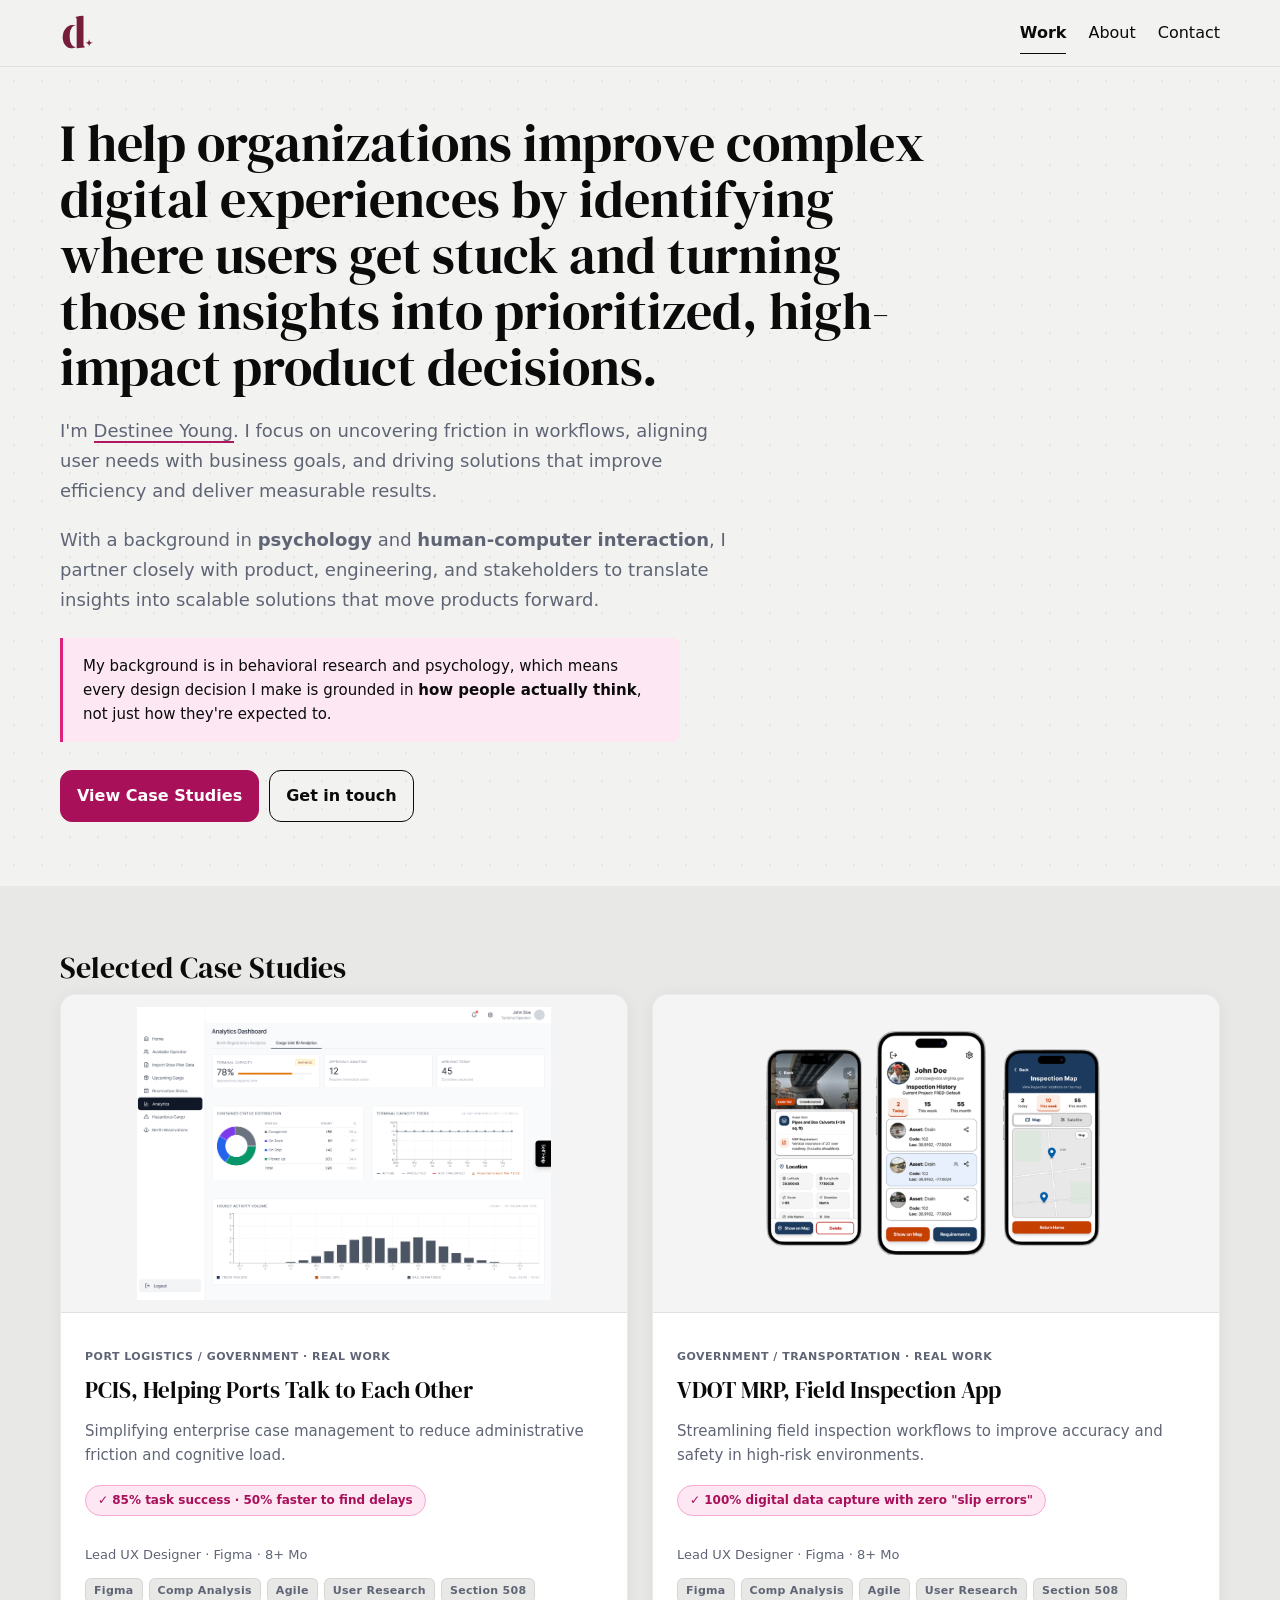
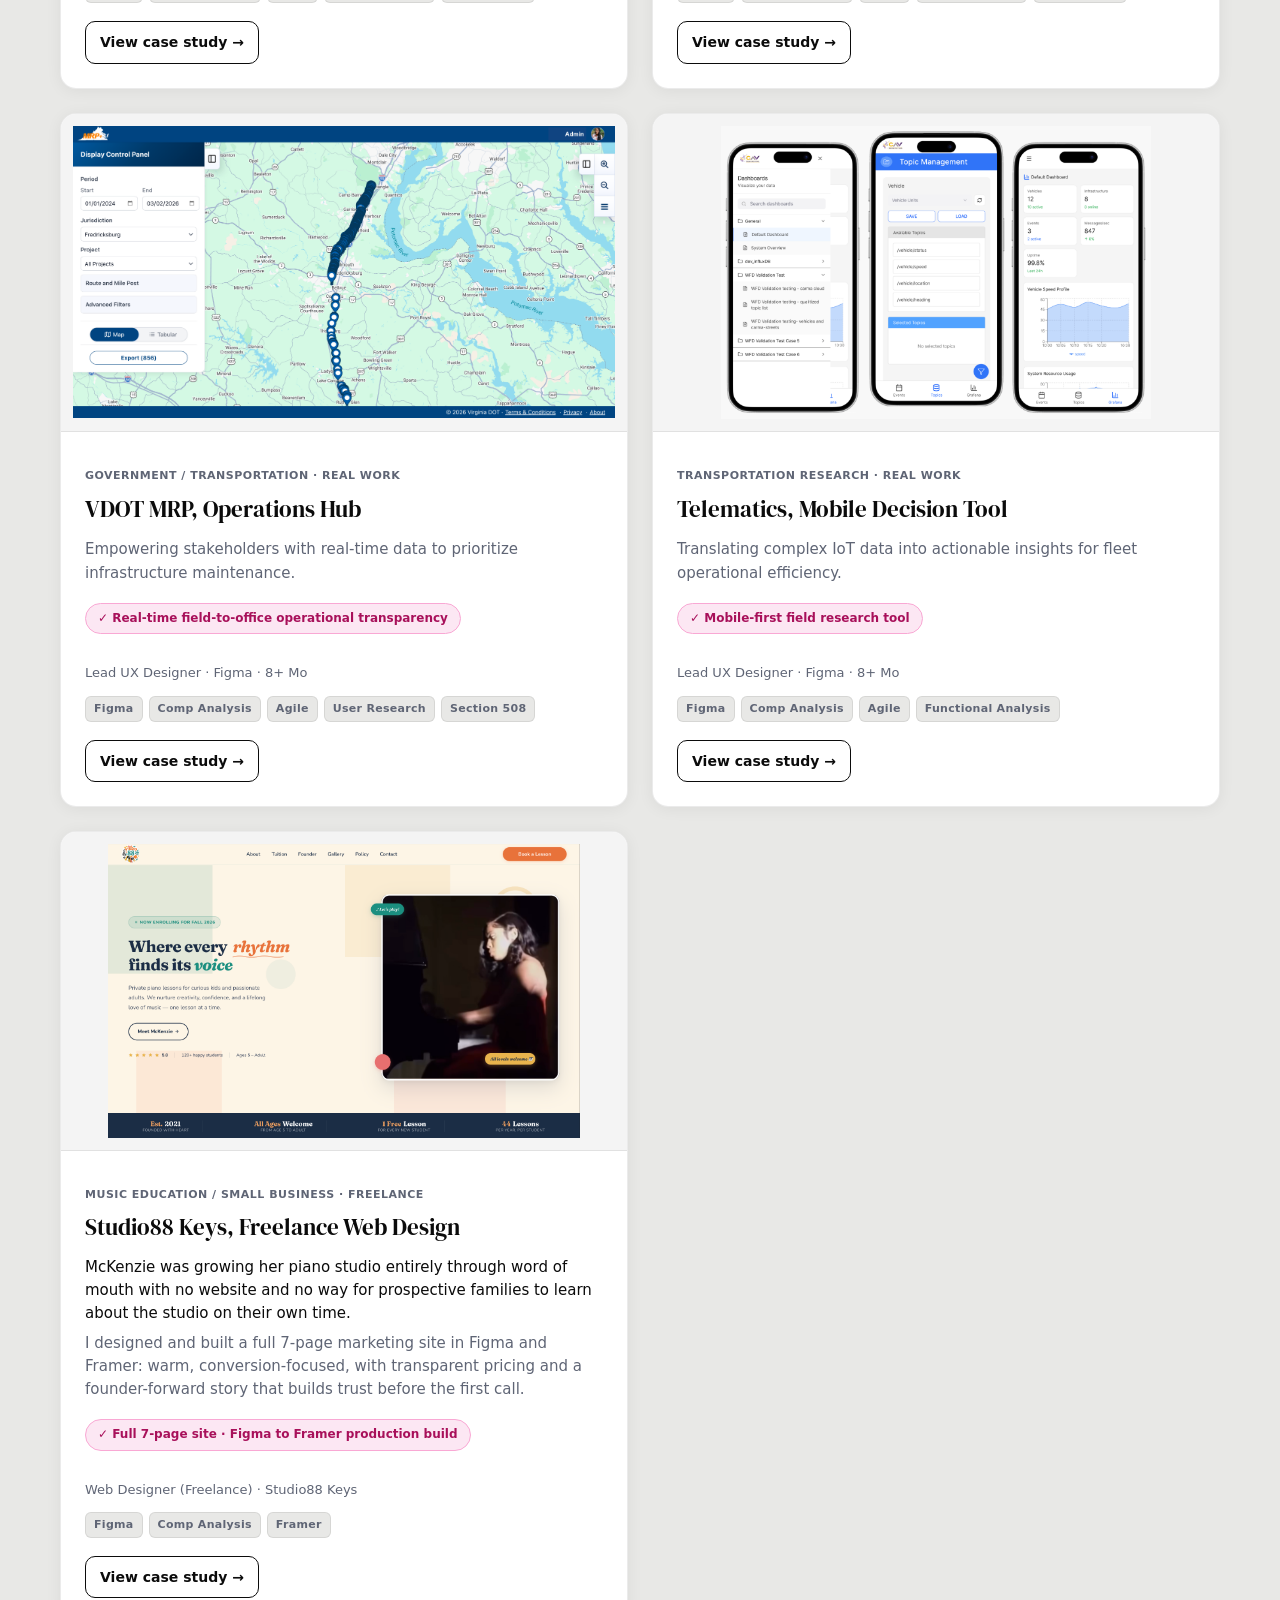
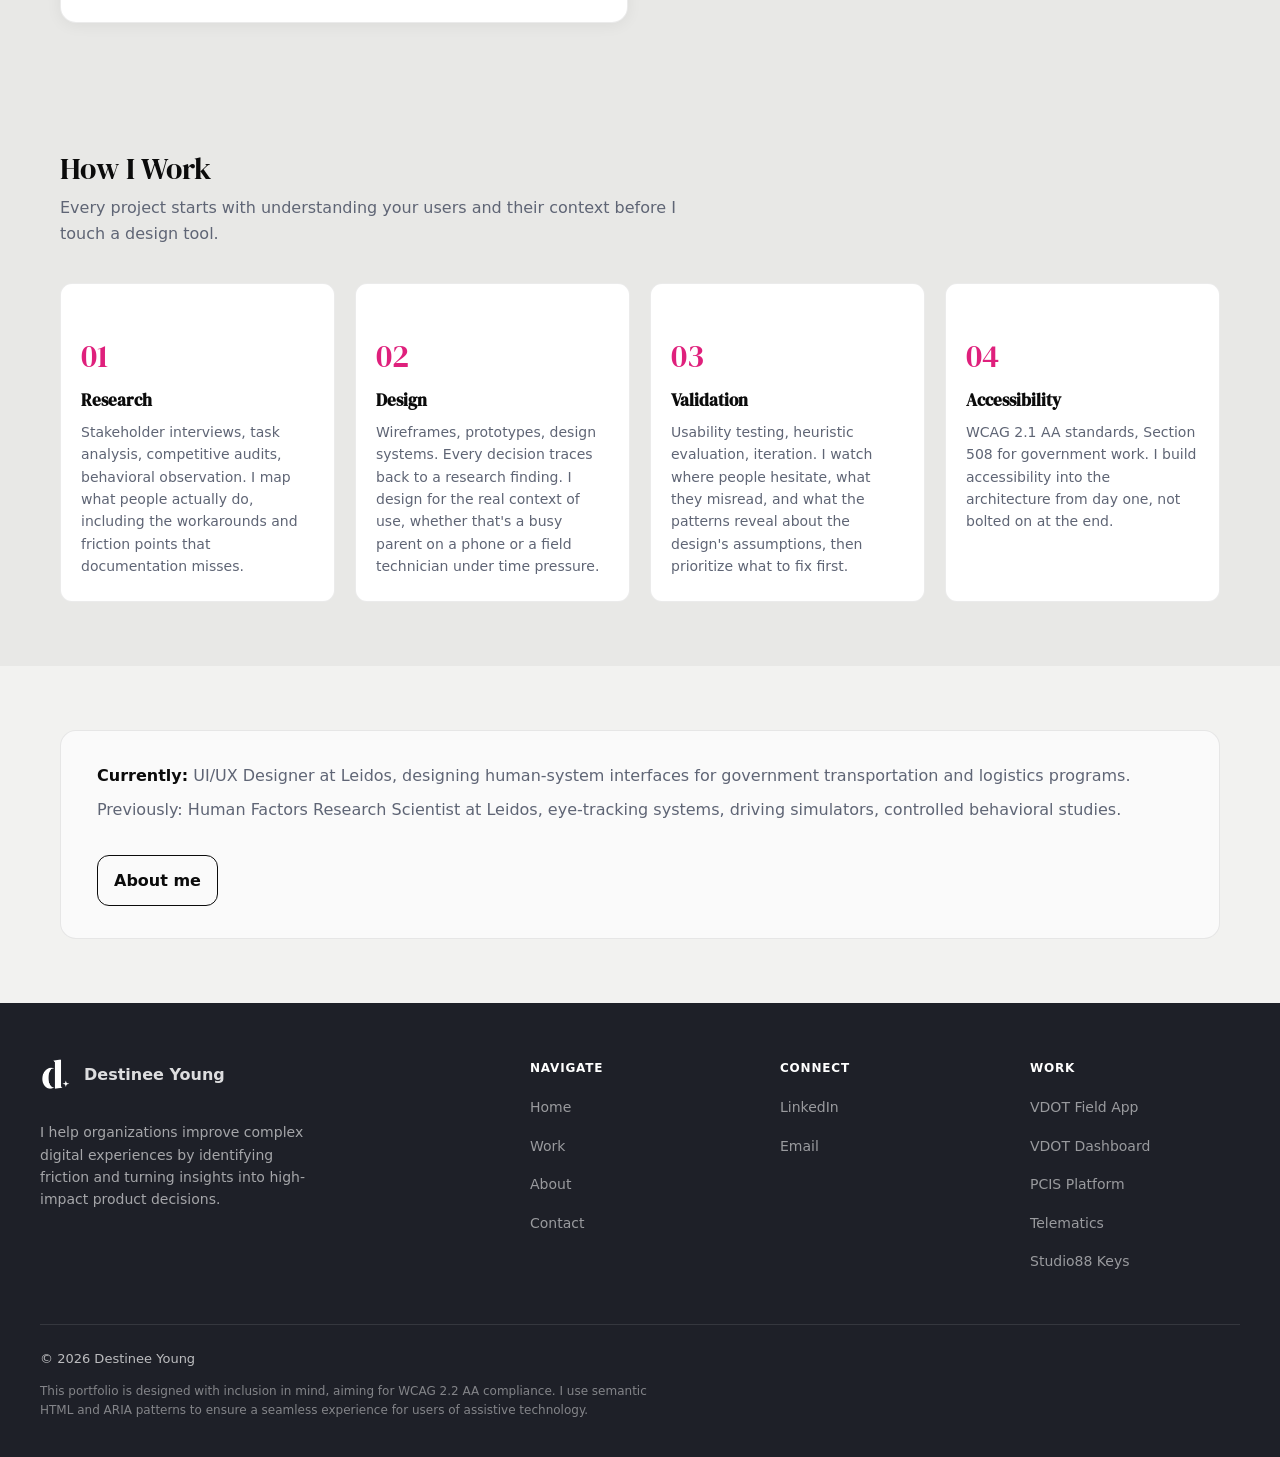
==== index.html @ 1665ad91 "animation" ====
<!doctype html>
<html lang="en">
  <head>
    <meta charset="UTF-8" />
    <meta name="viewport" content="width=device-width, initial-scale=1" />
    <title>Destinee Young | Research-Driven UX Designer</title>
    <link rel="icon" type="image/png" href="favicon/favicon-48x48.png" />

    <script
      async
      src="https://www.googletagmanager.com/gtag/js?id=G-34V535KX45"
    ></script>
    <script>
      window.dataLayer = window.dataLayer || [];
      function gtag() {
        dataLayer.push(arguments);
      }
      gtag("js", new Date());
      gtag("config", "G-34V535KX45");
    </script>

    <link rel="preconnect" href="https://fonts.googleapis.com" />
    <link rel="preconnect" href="https://fonts.gstatic.com" crossorigin />
    <link
      href="https://fonts.googleapis.com/css2?family=DM+Serif+Display:ital@0;1&display=swap"
      rel="stylesheet"
    />
    <style>
      :root {
        --bg: #f2f2f0;
        --surface: #e8e8e6;
        --text: #0b0b0b;
        --muted: #5f6575;
        --line: rgba(0, 0, 0, 0.08);
        --brand: #111111;
        --radius: 16px;
        --container: 1200px;
        --pink: #df207c;
        --pink-light: #fce7f3;
        --pink-dark: #a8105a;
        --pink-border: #f9a8d4;
        --green: #4ade80;
        --green-light: #f0fdf4;
        --green-dark: #166534;
        --green-border: #bbf7d0;
      }
      /* Logo pink tint */
      .brand img {
        filter: brightness(0) saturate(100%) invert(18%) sepia(89%)
          saturate(1100%) hue-rotate(306deg) brightness(84%);
      }
      .footer-brand img { filter: brightness(0) invert(1); }
      * {
        box-sizing: border-box;
      }
      html,
      body {
        height: 100%;
        scroll-behavior: smooth;
      }
      body {
        margin: 0;
        font-family:
          -apple-system, BlinkMacSystemFont, "Segoe UI", Inter, Roboto,
          system-ui, sans-serif;
        color: var(--text);
        background: var(--bg);
        line-height: 1.6;
        -webkit-font-smoothing: antialiased;
      }
      a {
        color: inherit;
        text-decoration: none;
      }
      a:focus-visible,
      button:focus-visible {
        outline: 2px solid #000;
        outline-offset: 2px;
      }

      .container {
        max-width: var(--container);
        margin: 0 auto;
        padding: 0 20px;
      }
      .section {
        padding: 64px 0;
      }

      /* Nav */
      nav {
        position: sticky;
        top: 0;
        z-index: 50;
        background: var(--bg);
        border-bottom: 1px solid var(--line);
      }
      .nav-inner {
        display: flex;
        align-items: center;
        justify-content: space-between;
        gap: 16px;
        padding: 14px 20px;
      }
      .brand {
        display: flex;
        align-items: center;
        gap: 12px;
      }
      .brand img {
        height: 36px;
      }
      .nav-links {
        display: flex;
        gap: 22px;
        align-items: center;
      }
      .nav-links a {
        position: relative;
        padding: 6px 0;
      }
      .nav-links a::after {
        content: "";
        position: absolute;
        left: 0;
        bottom: -2px;
        height: 1px;
        width: 0;
        background: currentColor;
        transition: width 0.2s ease;
      }
      .nav-links a:hover::after,
      .nav-links a:focus-visible::after {
        width: 100%;
      }
      .nav-links a[aria-current="page"] { font-weight: 600; }
      .nav-links a[aria-current="page"]::after { width: 100%; }
      .mobile-menu a[aria-current="page"] { font-weight: 600; }
      .btn {
        display: inline-flex;
        align-items: center;
        gap: 8px;
        border: 1px solid var(--pink-dark);
        background: var(--pink-dark);
        color: #fff;
        padding: 12px 16px;
        border-radius: 12px;
        font-weight: 600;
        min-height: 48px;
        transition:
          background 0.2s ease,
          border-color 0.2s ease;
      }
      .btn:hover {
        background: #831843;
        border-color: #831843;
      }
      .btn.ghost {
        background: transparent;
        color: var(--text);
        border-color: var(--text);
      }
      .btn.ghost:hover {
        background: var(--text);
        color: #fff;
      }

      /* Hero */
      .hero {
        padding: 48px 0 64px;
        background-image: radial-gradient(
          circle,
          rgba(0, 0, 0, 0.055) 1px,
          transparent 1px
        );
        background-size: 28px 28px;
      }
      .hero h1 {
        font-size: clamp(32px, 5.5vw, 52px);
        line-height: 1.08;
        margin: 0 0 0.4em;
        font-weight: 400;
        max-width: 880px;
      }
      .hero h1 em {
        color: var(--pink);
        font-style: italic;
      }

      /* Available badge */
      .available-badge {
        display: inline-flex;
        align-items: center;
        gap: 8px;
        background: #d1fae5;
        border: 1px solid #6ee7b7;
        color: #065f46;
        border-radius: 999px;
        padding: 6px 14px;
        font-size: 13px;
        font-weight: 600;
        margin-bottom: 28px;
        letter-spacing: 0.1px;
      }
      .badge-dot {
        width: 8px;
        height: 8px;
        background: #10b981;
        border-radius: 50%;
        flex-shrink: 0;
        animation: badge-pulse 2.2s ease-in-out infinite;
      }
      @keyframes badge-pulse {
        0%,
        100% {
          box-shadow: 0 0 0 0 rgba(16, 185, 129, 0.5);
        }
        60% {
          box-shadow: 0 0 0 5px rgba(16, 185, 129, 0);
        }
      }

      /* Marquee */
      .marquee-strip {
        background: var(--text);
        padding: 13px 0;
        overflow: hidden;
        white-space: nowrap;
      }
      .marquee-inner {
        display: inline-block;
        animation: marquee 36s linear infinite;
      }
      .marquee-inner span {
        font-size: 11px;
        font-weight: 700;
        text-transform: uppercase;
        letter-spacing: 1.2px;
        color: rgba(255, 255, 255, 0.6);
        padding: 0 6px;
      }
      .marquee-inner .sep {
        color: var(--pink);
        padding: 0 14px;
      }
      @keyframes marquee {
        from {
          transform: translateX(0);
        }
        to {
          transform: translateX(-50%);
        }
      }

      /* Name animation — 508-compliant: respects prefers-reduced-motion */
      .name-anim {
        position: relative;
        display: inline;
        white-space: nowrap;
      }
      .name-anim::after {
        content: '';
        position: absolute;
        left: 0;
        bottom: -2px;
        width: 100%;
        height: 2px;
        background: #AF1861;
        transform: scaleX(0);
        transform-origin: left center;
        animation: name-underline 0.65s cubic-bezier(0.4, 0, 0.2, 1) 0.5s forwards;
        transition: transform 0.4s cubic-bezier(0.4, 0, 0.2, 1);
      }
      .name-anim.scrolled-out::after {
        transform: scaleX(0);
        transform-origin: right center;
      }
      @keyframes name-underline {
        to { transform: scaleX(1); }
      }
      @media (prefers-reduced-motion: reduce) {
        .name-anim::after {
          animation: none;
          transform: scaleX(1);
          transition: none;
        }
        .name-anim.scrolled-out::after {
          transform: scaleX(1);
        }
      }

      .hero-subtext {
        font-size: clamp(16px, 2vw, 18px);
        color: var(--muted);
        max-width: 680px;
        line-height: 1.65;
        margin: 0 0 20px;
      }
      .hero-dna {
        font-size: 15px;
        color: var(--text);
        max-width: 620px;
        line-height: 1.6;
        padding: 16px 20px;
        border-left: 3px solid var(--pink);
        margin: 24px 0;
        background: var(--pink-light);
        border-radius: 0 8px 8px 0;
      }
      .hero-cta {
        display: flex;
        flex-wrap: wrap;
        gap: 10px;
        margin-top: 28px;
      }
      .logo-strip {
        margin-top: 52px;
      }
      .logo-strip-label {
        font-size: 12px;
        font-weight: 700;
        text-transform: uppercase;
        letter-spacing: 0.6px;
        color: var(--muted);
        margin-bottom: 12px;
      }
      .logo-list {
        display: flex;
        flex-wrap: wrap;
        gap: 10px;
        align-items: center;
      }
      .logo-box {
        display: flex;
        align-items: center;
        justify-content: center;
        padding: 10px 18px;
        background: #fff;
        border: 1px solid var(--line);
        border-radius: 8px;
        min-width: 110px;
        height: 48px;
        font-size: 14px;
        font-weight: 600;
        color: var(--text);
        letter-spacing: 0.3px;
      }

      /* Display font */
      h1,
      h2 {
        font-family: "DM Serif Display", Georgia, serif;
        font-weight: 400;
      }

      /* Section headings */
      h2 {
        font-size: clamp(24px, 3vw, 30px);
        margin: 0 0 8px;
        font-weight: 400;
        line-height: 1.2;
      }
      .section-lede {
        font-size: 16px;
        color: var(--muted);
        margin: 0 0 36px;
        max-width: 640px;
      }

      /* Section color rhythm */
      #projects {
        background: var(--surface);
      }
      #approach {
        background: var(--surface);
      }
      .approach-title {
        font-family: "DM Serif Display", Georgia, serif;
        font-weight: 400;
      }

      /* Work cards, 2-column grid */
      .work-grid {
        display: grid;
        grid-template-columns: repeat(2, 1fr);
        gap: 24px;
      }
      .work-card {
        border: 1px solid var(--line);
        border-radius: var(--radius);
        background: #fff;
        overflow: hidden;
        display: flex;
        flex-direction: column;
        box-shadow: 0 2px 16px rgba(0, 0, 0, 0.06);
        transition:
          box-shadow 0.25s ease,
          transform 0.25s ease;
      }
      .work-card:hover {
        box-shadow: 0 10px 32px rgba(0, 0, 0, 0.12);
        transform: translateY(-3px) rotate(0.4deg);
      }
      .work-img {
        width: 100%;
        aspect-ratio: 16/9;
        background: #f4f4f4;
        border-bottom: 1px solid var(--line);
        overflow: hidden;
        display: flex;
        align-items: center;
        justify-content: center;
      }
      .work-img img {
        width: 100%;
        height: 100%;
        object-fit: cover;
        object-position: top center;
        padding: 12px;
        object-fit: contain;
      }
      .work-body {
        padding: 24px;
        flex: 1;
        display: flex;
        flex-direction: column;
      }
      .work-label {
        font-size: 11px;
        font-weight: 700;
        text-transform: uppercase;
        letter-spacing: 0.5px;
        color: var(--muted);
        margin-bottom: 10px;
      }
      .work-title {
        font-family: "DM Serif Display", Georgia, serif;
        font-size: clamp(19px, 2.2vw, 23px);
        font-weight: 400;
        margin: 0 0 14px;
        line-height: 1.25;
      }
      .work-problem {
        font-size: 15px;
        color: var(--text);
        margin: 0 0 6px;
        line-height: 1.55;
      }
      .work-solution {
        font-size: 15px;
        color: var(--muted);
        margin: 0 0 18px;
        line-height: 1.55;
      }
      .work-desc {
        font-size: 15px;
        color: var(--muted);
        margin: 0 0 18px;
        line-height: 1.6;
      }
      .outcome-badge {
        display: inline-flex;
        align-items: center;
        gap: 6px;
        background: var(--pink-light);
        color: var(--pink-dark);
        border: 1px solid var(--pink-border);
        border-radius: 999px;
        padding: 5px 12px;
        font-size: 12px;
        font-weight: 600;
        margin-bottom: 16px;
        width: fit-content;
      }
      .work-meta {
        font-size: 13px;
        color: var(--muted);
        margin-bottom: 12px;
      }
      .work-tools {
        display: flex;
        flex-wrap: wrap;
        gap: 6px;
        margin-bottom: 18px;
      }
      .tool-tag {
        font-size: 11px;
        font-weight: 600;
        letter-spacing: 0.3px;
        color: var(--muted);
        background: var(--surface);
        border: 1px solid var(--line);
        border-radius: 6px;
        padding: 3px 8px;
      }
      .work-link {
        display: inline-flex;
        align-items: center;
        gap: 5px;
        font-weight: 600;
        font-size: 14px;
        color: var(--text);
        margin-top: auto;
        border: 1px solid var(--text);
        border-radius: 10px;
        padding: 9px 14px;
        width: fit-content;
      }
      .work-link:hover {
        background: var(--pink-dark);
        border-color: var(--pink-dark);
        color: #fff;
      }

      /* How I Work, 4-column approach grid */
      .approach-grid {
        display: grid;
        grid-template-columns: repeat(4, 1fr);
        gap: 20px;
        margin-top: 32px;
      }
      .approach-item {
        border: 1px solid var(--line);
        border-radius: 12px;
        padding: 24px 20px;
        background: #fff;
        transition:
          border-color 0.2s ease,
          box-shadow 0.2s ease;
      }
      .approach-item:hover {
        border-color: var(--pink-border);
        box-shadow: 0 2px 12px rgba(244, 114, 182, 0.12);
      }
      .approach-number {
        font-family: "DM Serif Display", Georgia, serif;
        font-size: 32px;
        font-weight: 400;
        color: var(--pink);
        margin-bottom: 8px;
        line-height: 1;
      }
      .approach-title {
        font-size: 17px;
        font-weight: 600;
        margin-bottom: 10px;
        line-height: 1.3;
      }
      .approach-desc {
        font-size: 14px;
        color: var(--muted);
        line-height: 1.6;
        margin: 0;
      }

      /* Experience snippet */
      .exp-strip {
        background: #fafafa;
        border: 1px solid var(--line);
        border-radius: var(--radius);
        padding: 32px 36px;
        display: flex;
        align-items: center;
        justify-content: space-between;
        gap: 32px;
        flex-wrap: wrap;
      }
      .exp-text p {
        margin: 0;
        font-size: 16px;
        line-height: 1.6;
        color: var(--muted);
      }
      .exp-text strong {
        color: var(--text);
      }

      /* Footer */
      footer {
        background: #1e2028;
        border-top: none;
        padding: 56px 20px 24px;
        color: rgba(255, 255, 255, 0.85);
      }
      .footer-brand p {
        color: rgba(255, 255, 255, 0.6) !important;
      }
      .footer-content {
        max-width: 1200px;
        margin: 0 auto;
      }
      .footer-grid {
        display: grid;
        grid-template-columns: 1.2fr 2fr;
        gap: 64px;
        padding-bottom: 40px;
        border-bottom: 1px solid rgba(255, 255, 255, 0.1);
      }
      .footer-brand {
        display: flex;
        flex-direction: column;
      }
      .footer-nav {
        display: grid;
        grid-template-columns: repeat(3, 1fr);
        gap: 40px;
      }
      .footer-col h4 {
        font-size: 12px;
        font-weight: 700;
        text-transform: uppercase;
        letter-spacing: 0.8px;
        margin: 0 0 14px;
        color: #fff;
      }
      .footer-col ul {
        list-style: none;
        margin: 0;
        padding: 0;
      }
      .footer-col li {
        margin-bottom: 8px;
      }
      .footer-col a {
        color: rgba(255, 255, 255, 0.55);
        font-size: 14px;
        transition: color 0.2s ease;
        display: block;
        padding: 4px 0;
      }
      .footer-col a:hover {
        color: #fff;
      }
      .footer-bottom {
        padding-top: 24px;
        color: rgba(255, 255, 255, 0.7);
        font-size: 13px;
      }

      /* Mobile Navigation */
      .mobile-nav {
        display: none;
      }
      .mobile-nav summary {
        list-style: none;
        cursor: pointer;
        padding: 8px 12px;
        min-height: 44px;
        display: flex;
        align-items: center;
        font-weight: 600;
        user-select: none;
      }
      .mobile-nav summary::-webkit-details-marker {
        display: none;
      }
      .mobile-menu {
        position: absolute;
        top: 100%;
        left: 0;
        right: 0;
        background: var(--bg);
        border-bottom: 1px solid var(--line);
        box-shadow: 0 4px 12px rgba(0, 0, 0, 0.08);
      }
      .mobile-menu a {
        display: block;
        padding: 14px 20px;
        border-bottom: 1px solid var(--line);
        min-height: 48px;
      }
      .mobile-menu a:last-child {
        border-bottom: none;
      }

      @media (max-width: 1000px) {
        .approach-grid {
          grid-template-columns: repeat(2, 1fr);
        }
      }
      @media (max-width: 900px) {
        .work-grid {
          grid-template-columns: 1fr;
        }
        .footer-grid {
          grid-template-columns: 1fr;
          gap: 40px;
        }
        .footer-nav {
          grid-template-columns: repeat(3, 1fr);
          gap: 32px;
        }
      }
      @media (max-width: 768px) {
        .nav-links {
          display: none;
        }
        .mobile-nav {
          display: block;
        }
        .hero {
          padding: 48px 0 40px;
        }
        .section {
          padding: 48px 0;
        }
        .exp-strip {
          flex-direction: column;
          gap: 20px;
        }
      }
      @media (max-width: 640px) {
        .section {
          padding: 40px 0;
        }
        .approach-grid {
          grid-template-columns: 1fr;
        }
        .footer-nav {
          grid-template-columns: 1fr;
          gap: 28px;
        }
        .footer-grid {
          gap: 32px;
        }
      }
      @media (prefers-reduced-motion: reduce) {
        .work-card,
        .work-card:hover {
          transform: none !important;
          transition: box-shadow 0.2s ease !important;
        }
      }
      /* Cognitive load reduction — readability */
      .project-section p,
      .about-text p,
      .about-section p {
        line-height: 1.75;
        margin-bottom: 14px;
        max-width: 72ch;
      }
      .project-section ul,
      .about-text ul {
        max-width: 72ch;
        line-height: 1.75;
      }
      .project-section li {
        margin-bottom: 8px;
      }
      .design-decision {
        margin-bottom: 20px;
      }
      .skip-link {
        position: absolute;
        top: -40px;
        left: 0;
        background: #0b0b0b;
        color: #fff;
        padding: 8px 16px;
        font-weight: 600;
        font-size: 14px;
        text-decoration: none;
        z-index: 200;
        border-radius: 0 0 4px 0;
        transition: top 0.2s ease;
      }
      .a11y-statement {
        margin-top: 12px;
        font-size: 12px;
        color: rgba(255,255,255,0.45);
        max-width: 640px;
        line-height: 1.6;
      }
      .skip-link:focus {
        top: 0;
        outline: 2px solid #fff;
        outline-offset: 2px;
      }
    </style>
  </head>
  <body>
    <a class="skip-link" href="#main-content">Skip to main content</a>
    <nav aria-label="Primary">
      <div class="container nav-inner">
        <div class="brand">
          <a
            href="index.html"
            style="display: flex; align-items: center; gap: 12px"
          >
            <img src="logo/logo1.png" alt="DY monogram" />
          </a>
        </div>
        <div class="nav-links">
          <a href="#projects" aria-current="page">Work</a>
          <a href="about.html">About</a>
          <a href="contact.html">Contact</a>
        </div>
        <details class="mobile-nav">
          <summary aria-label="Toggle menu">Menu</summary>
          <div class="mobile-menu">
            <a href="#projects" aria-current="page">Work</a>
            <a href="about.html">About</a>
            <a href="contact.html">Contact</a>
          </div>
        </details>
      </div>
    </nav>

    <main id="main-content">

    <!-- Hero -->
    <header class="section hero">
      <div class="container">
        <h1>
I help organizations improve complex digital experiences by identifying where users get stuck and turning those insights into prioritized, high-impact product decisions.
        </h1>
        <p class="hero-subtext">
          I'm <span class="name-anim">Destinee Young</span>. I focus on uncovering friction in workflows, aligning user needs with business goals, and driving solutions that improve efficiency and deliver measurable results.
        </p>
        <p class="hero-subtext">
          With a background in <strong>psychology</strong> and <strong>human-computer interaction</strong>, I partner closely with product, engineering, and stakeholders to translate insights into scalable solutions that move products forward.
        </p>
        <div class="hero-dna">
          My background is in behavioral research and psychology, which means
          every design decision I make is grounded in
          <strong>how people actually think</strong>, not just how they're
          expected to.
        </div>
        <div class="hero-cta">
          <a class="btn" href="#projects">View Case Studies</a>
          <a class="btn ghost" href="contact.html">Get in touch</a>
        </div>
      </div>
    </header>

    <!-- Work -->
    <section id="projects" class="section" aria-label="Selected Case Studies">
      <div class="container">
        <h2 id="case-studies-heading" tabindex="-1">Selected Case Studies</h2>

        <div class="work-grid">
          <!-- Card 1: PCIS -->
          <article class="work-card">
            <div class="work-img">
              <img
                src="imgs/pcis-dashboard.png"
                alt="PCIS platform: card-based shipment management dashboard for port logistics operators"
              />
            </div>
            <div class="work-body">
              <p class="work-label">Port Logistics / Government · Real Work</p>
              <h3 class="work-title">
                PCIS, Helping Ports Talk to Each Other
              </h3>
              <p class="work-desc">Simplifying enterprise case management to reduce administrative friction and cognitive load.</p>
              <div class="outcome-badge">
                ✓ 85% task success · 50% faster to find delays
              </div>
              <p class="work-meta">Lead UX Designer · Figma · 8+ Mo</p>
              <div class="work-tools">
                <span class="tool-tag">Figma</span>
                <span class="tool-tag">Comp Analysis</span>
                <span class="tool-tag">Agile</span>
                <span class="tool-tag">User Research</span>
                <span class="tool-tag">Section 508</span>
              </div>
              <a class="work-link" href="pcis-dashboard.html"
                >View case study →</a
              >
            </div>
          </article>

          <!-- Card 2: VDOT Mobile App -->
          <article class="work-card">
            <div class="work-img">
              <img
                src="imgs/vdotapp1.png"
                alt="VDOT MRP mobile field inspection app: stepped inspection workflow and on-screen criteria reference"
              />
            </div>
            <div class="work-body">
              <p class="work-label">Government / Transportation · Real Work</p>
              <h3 class="work-title">VDOT MRP, Field Inspection App</h3>
              <p class="work-desc">Streamlining field inspection workflows to improve accuracy and safety in high-risk environments.</p>
              <div class="outcome-badge">
                ✓ 100% digital data capture with zero "slip errors"
              </div>
              <p class="work-meta">Lead UX Designer · Figma · 8+ Mo</p>
              <div class="work-tools">
                <span class="tool-tag">Figma</span>
                <span class="tool-tag">Comp Analysis</span>
                <span class="tool-tag">Agile</span>
                <span class="tool-tag">User Research</span>
                <span class="tool-tag">Section 508</span>
              </div>
              <a class="work-link" href="vdot-mobile-app.html"
                >View case study →</a
              >
            </div>
          </article>

          <!-- Card 3: VDOT Dashboard -->
          <article class="work-card">
            <div class="work-img">
              <img
                src="imgs/dashboard1.png"
                alt="VDOT MRP operations hub: infrastructure condition scores and maintenance priority dashboard"
              />
            </div>
            <div class="work-body">
              <p class="work-label">Government / Transportation · Real Work</p>
              <h3 class="work-title">VDOT MRP, Operations Hub</h3>
              <p class="work-desc">Empowering stakeholders with real-time data to prioritize infrastructure maintenance.</p>
              <div class="outcome-badge">
                ✓ Real-time field-to-office operational transparency
              </div>
              <p class="work-meta">Lead UX Designer · Figma · 8+ Mo</p>
              <div class="work-tools">
                <span class="tool-tag">Figma</span>
                <span class="tool-tag">Comp Analysis</span>
                <span class="tool-tag">Agile</span>
                <span class="tool-tag">User Research</span>
                <span class="tool-tag">Section 508</span>
              </div>
              <a class="work-link" href="vdot-dashboard.html"
                >View case study →</a
              >
            </div>
          </article>

          <!-- Card 4: Telematics -->
          <article class="work-card">
            <div class="work-img">
              <img
                src="imgs/telematics2.png"
                alt="Telematics mobile prototype: vehicle alert prioritization and field data summary screens"
              />
            </div>
            <div class="work-body">
              <p class="work-label">Transportation Research · Real Work</p>
              <h3 class="work-title">Telematics, Mobile Decision Tool</h3>
              <p class="work-desc">Translating complex IoT data into actionable insights for fleet operational efficiency.</p>
              <div class="outcome-badge">
                ✓ Mobile-first field research tool
              </div>
              <p class="work-meta">Lead UX Designer · Figma · 8+ Mo</p>
              <div class="work-tools">
                <span class="tool-tag">Figma</span>
                <span class="tool-tag">Comp Analysis</span>
                <span class="tool-tag">Agile</span>
                <span class="tool-tag">Functional Analysis</span>
              </div>
              <a class="work-link" href="telematics.html">View case study →</a>
            </div>
          </article>

          <!-- Card 5: Studio88 Keys -->
          <article class="work-card">
            <div class="work-img">
              <img
                src="imgs/studio88.png"
                alt="Studio88 Keys website: homepage hero and lesson pricing pages for a piano studio"
              />
            </div>
            <div class="work-body">
              <p class="work-label">
                Music Education / Small Business · Freelance
              </p>
              <h3 class="work-title">Studio88 Keys, Freelance Web Design</h3>
              <p class="work-problem">
                McKenzie was growing her piano studio entirely through word of
                mouth with no website and no way for prospective families to
                learn about the studio on their own time.
              </p>
              <p class="work-solution">
                I designed and built a full 7-page marketing site in Figma and
                Framer: warm, conversion-focused, with transparent pricing and a
                founder-forward story that builds trust before the first call.
              </p>
              <div class="outcome-badge">
                ✓ Full 7-page site · Figma to Framer production build
              </div>
              <p class="work-meta">Web Designer (Freelance) · Studio88 Keys</p>
              <div class="work-tools">
                <span class="tool-tag">Figma</span>
                <span class="tool-tag">Comp Analysis</span>
                <span class="tool-tag">Framer</span>
              </div>
              <a class="work-link" href="studio88.html">View case study →</a>
            </div>
          </article>
        </div>
      </div>
    </section>

    <!-- How I Work -->
    <section id="approach" class="section" aria-label="How I Work">
      <div class="container">
        <h2>How I Work</h2>
        <p class="section-lede">
          Every project starts with understanding your users and their context
          before I touch a design tool.
        </p>

        <div class="approach-grid">
          <div class="approach-item">
            <p class="approach-number">01</p>
            <h3 class="approach-title">Research</h3>
            <p class="approach-desc">
              Stakeholder interviews, task analysis, competitive audits, behavioral observation. I map what people actually do, including the workarounds and friction points that documentation misses.
            </p>
          </div>
          <div class="approach-item">
            <p class="approach-number">02</p>
            <h3 class="approach-title">Design</h3>
            <p class="approach-desc">
              Wireframes, prototypes, design systems. Every decision traces back
              to a research finding. I design for the real context of use,
              whether that's a busy parent on a phone or a field technician
              under time pressure.
            </p>
          </div>
          <div class="approach-item">
            <p class="approach-number">03</p>
            <h3 class="approach-title">Validation</h3>
            <p class="approach-desc">
              Usability testing, heuristic evaluation, iteration. I watch where people hesitate, what they misread, and what the patterns reveal about the design's assumptions, then prioritize what to fix first.
            </p>
          </div>
          <div class="approach-item">
            <p class="approach-number">04</p>
            <h3 class="approach-title">Accessibility</h3>
            <p class="approach-desc">
              WCAG 2.1 AA standards, Section 508 for government work. I build
              accessibility into the architecture from day one, not bolted on at
              the end.
            </p>
          </div>
        </div>
      </div>
    </section>

    <!-- Experience snippet -->
    <section class="section" aria-label="Experience">
      <div class="container">
        <div class="exp-strip">
          <div class="exp-text">
            <p>
              <strong>Currently:</strong> UI/UX Designer at Leidos, designing
              human-system interfaces for government transportation and
              logistics programs.
            </p>
            <p style="margin-top: 8px">
              Previously: Human Factors Research Scientist at Leidos,
              eye-tracking systems, driving simulators, controlled behavioral
              studies.
            </p>
          </div>
          <div
            style="display: flex; gap: 10px; flex-wrap: wrap; flex-shrink: 0"
          >
            <a class="btn ghost" href="about.html">About me</a>
          </div>
        </div>
      </div>
    </section>

    </main>

    <footer>
      <div class="footer-content">
        <div class="footer-grid">
          <div class="footer-brand">
            <div
              style="
                display: flex;
                align-items: center;
                gap: 12px;
                margin-bottom: 16px;
              "
            >
              <img
                src="logo/logo1.png"
                alt="DY monogram"
                style="height: 32px"
              />
              <span style="font-weight: 600; font-size: 16px"
                >Destinee Young</span
              >
            </div>
            <p
              style="
                color: var(--muted);
                font-size: 14px;
                line-height: 1.6;
                max-width: 280px;
              "
            >
              I help organizations improve complex digital experiences by identifying friction and turning insights into high-impact product decisions.
            </p>
          </div>

          <div class="footer-nav">
            <div class="footer-col">
              <h4>Navigate</h4>
              <ul>
                <li><a href="index.html">Home</a></li>
                <li><a href="index.html#projects">Work</a></li>
                <li><a href="about.html">About</a></li>
                <li><a href="contact.html">Contact</a></li>
              </ul>
            </div>

            <div class="footer-col">
              <h4>Connect</h4>
              <ul>
                <li>
                  <a
                    href="https://www.linkedin.com/in/destineeyoung/"
                    target="_blank"
                    rel="noopener noreferrer"
                    aria-label="LinkedIn (opens in new tab)"
                    >LinkedIn</a
                  >
                </li>
                <li><a href="mailto:destinee.young99@gmail.com">Email</a></li>
              </ul>
            </div>

            <div class="footer-col">
              <h4>Work</h4>
              <ul>
                <li><a href="vdot-mobile-app.html">VDOT Field App</a></li>
                <li><a href="vdot-dashboard.html">VDOT Dashboard</a></li>
                <li><a href="pcis-dashboard.html">PCIS Platform</a></li>
                <li><a href="telematics.html">Telematics</a></li>
                <li><a href="studio88.html">Studio88 Keys</a></li>
              </ul>
            </div>
          </div>
        </div>

        <div class="footer-bottom">
          © <span id="year"></span> Destinee Young
        </div>
        <p class="a11y-statement">
          This portfolio is designed with inclusion in mind, aiming for WCAG 2.2 AA compliance. I use semantic HTML and ARIA patterns to ensure a seamless experience for users of assistive technology.
        </p>
      </div>
    </footer>

    <script>
      document.getElementById("year").textContent = new Date().getFullYear();

      // Focus management: move keyboard focus to section heading after anchor scroll
      document.querySelectorAll('a[href="#projects"]').forEach(link => {
        link.addEventListener('click', () => {
          setTimeout(() => {
            const heading = document.getElementById('case-studies-heading');
            if (heading) heading.focus();
          }, 100);
        });
      });
      // Name underline: draw in on load, retract when hero scrolls out
      const nameEl = document.querySelector('.name-anim');
      if (nameEl) {
        const observer = new IntersectionObserver(
          ([entry]) => {
            nameEl.classList.toggle('scrolled-out', !entry.isIntersecting);
          },
          { threshold: 0.1 }
        );
        observer.observe(nameEl.closest('header') || nameEl);
      }

      document.querySelectorAll(".mobile-nav").forEach((nav) => {
        nav.addEventListener("keydown", (e) => {
          if (e.key === "Escape" && nav.open) {
            nav.open = false;
            nav.querySelector("summary").focus();
          }
        });
        document.addEventListener("click", (e) => {
          if (nav.open && !nav.contains(e.target)) nav.open = false;
        });
      });
    </script>
  </body>
</html>
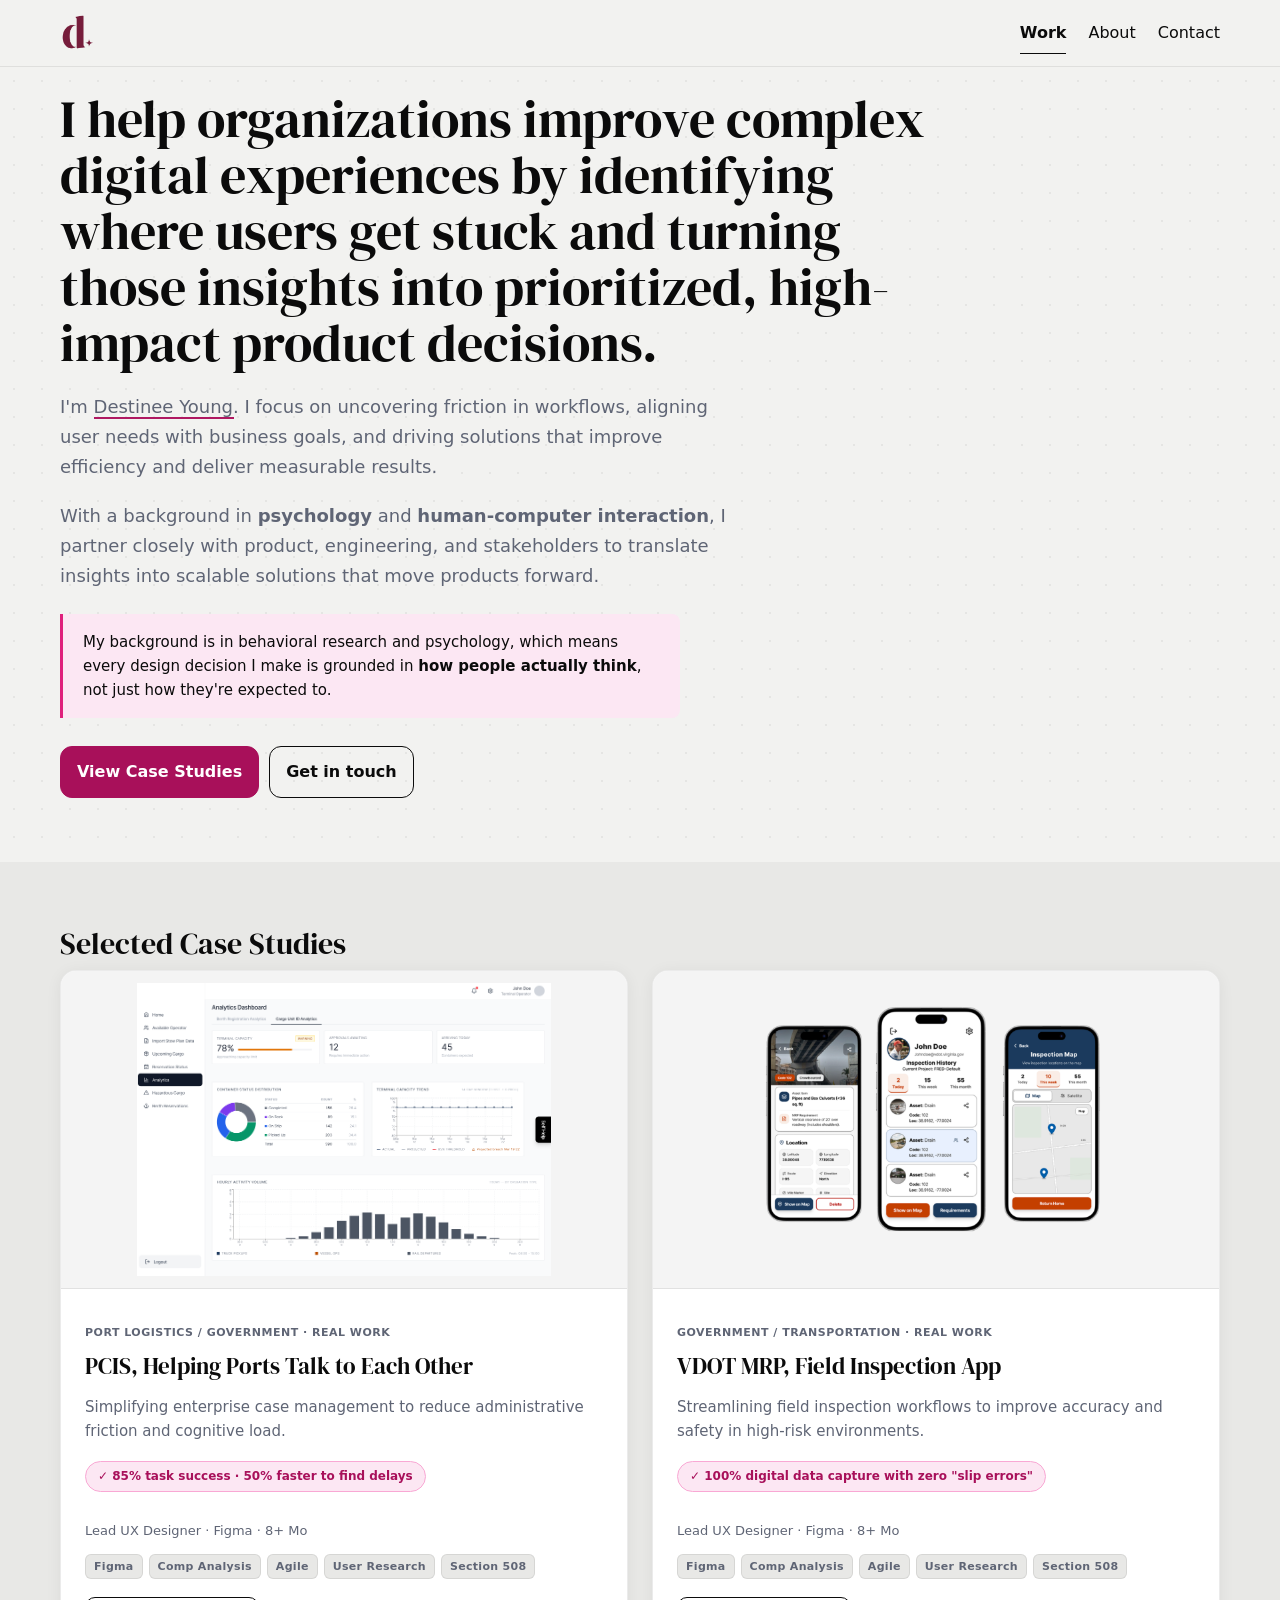
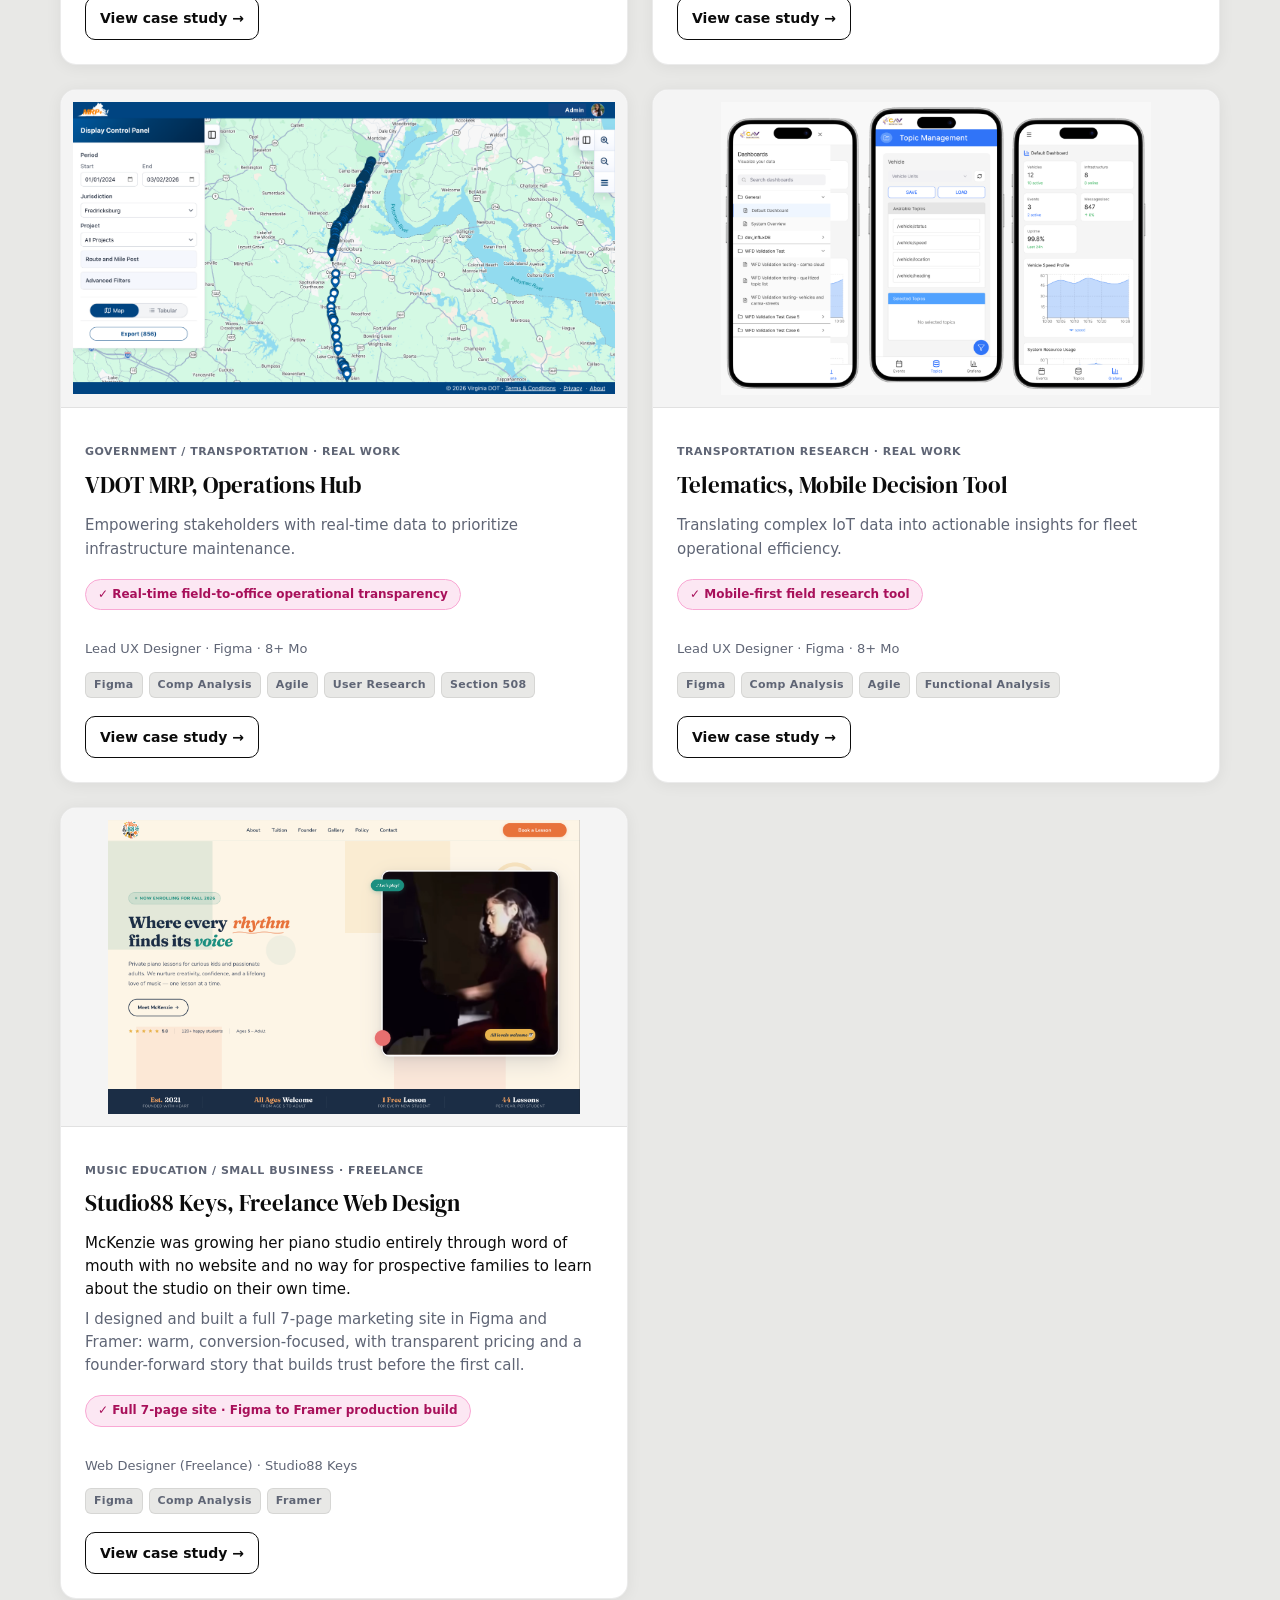
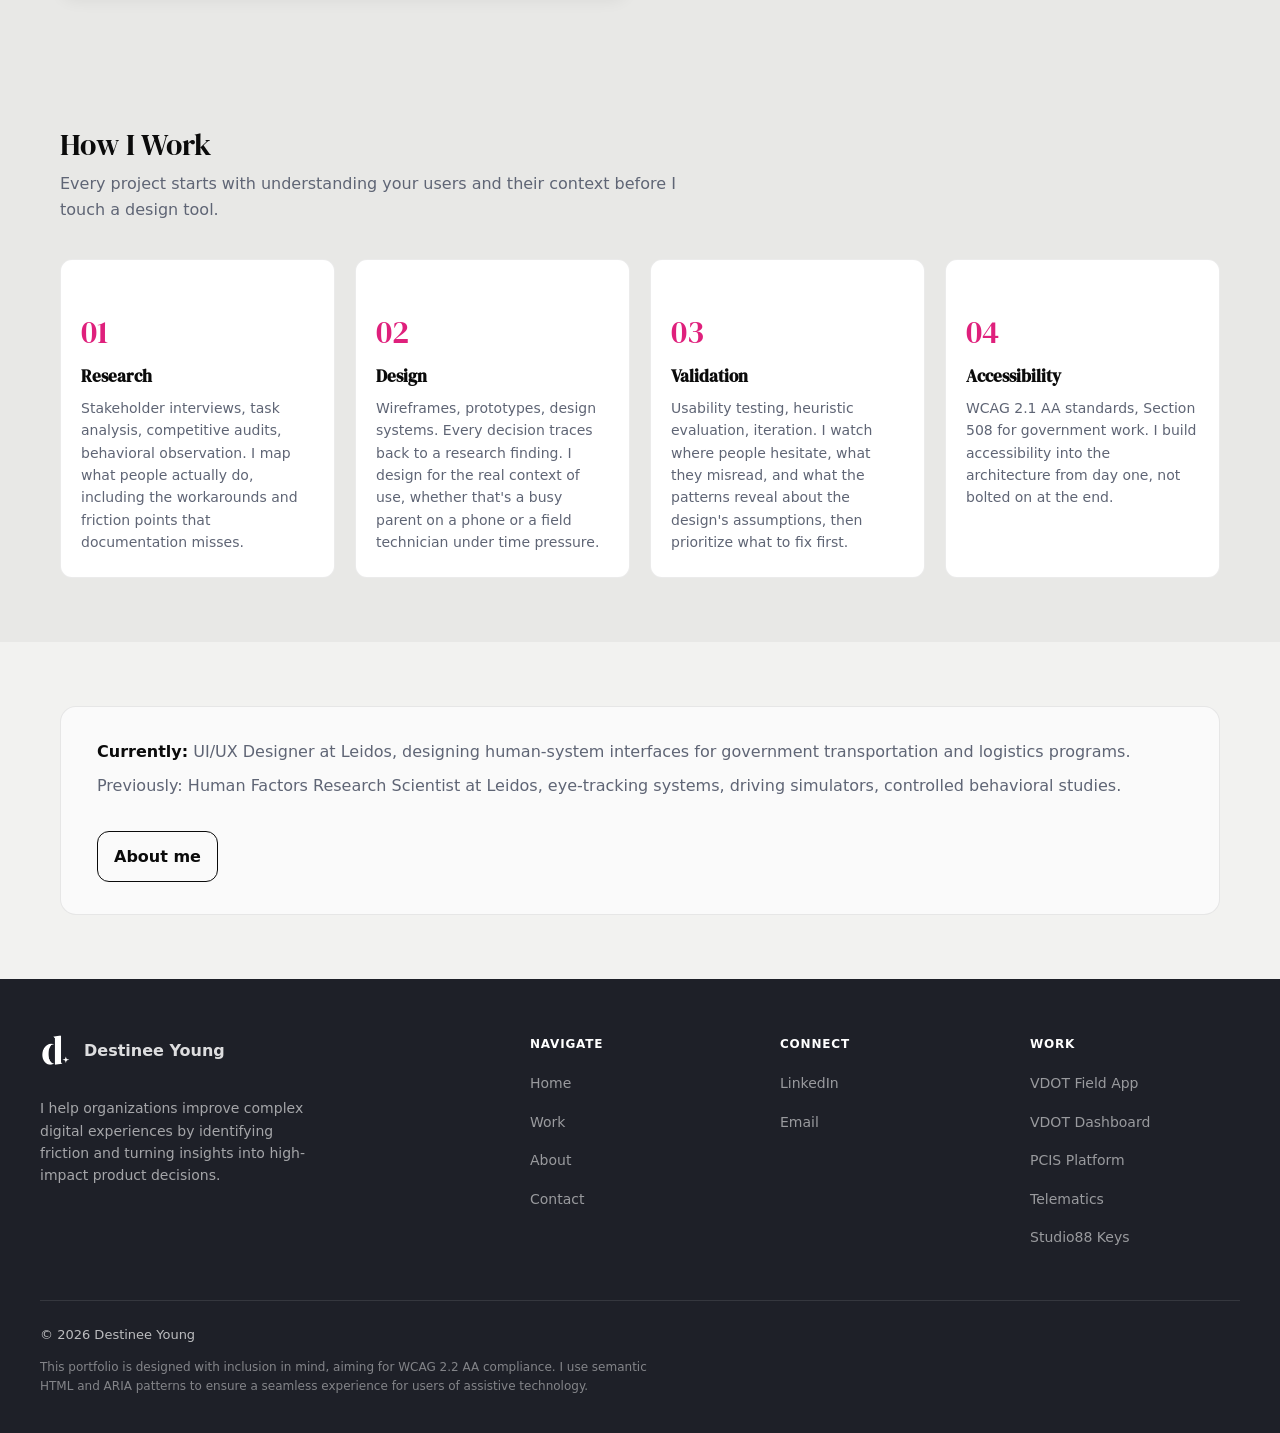
==== commit c3fa23e3: "updateee" ====
--- a/index.html
+++ b/index.html
@@ -167,7 +167,7 @@
 
       /* Hero */
       .hero {
-        padding: 48px 0 64px;
+        padding: 24px 0 64px;
         background-image: radial-gradient(
           circle,
           rgba(0, 0, 0, 0.055) 1px,
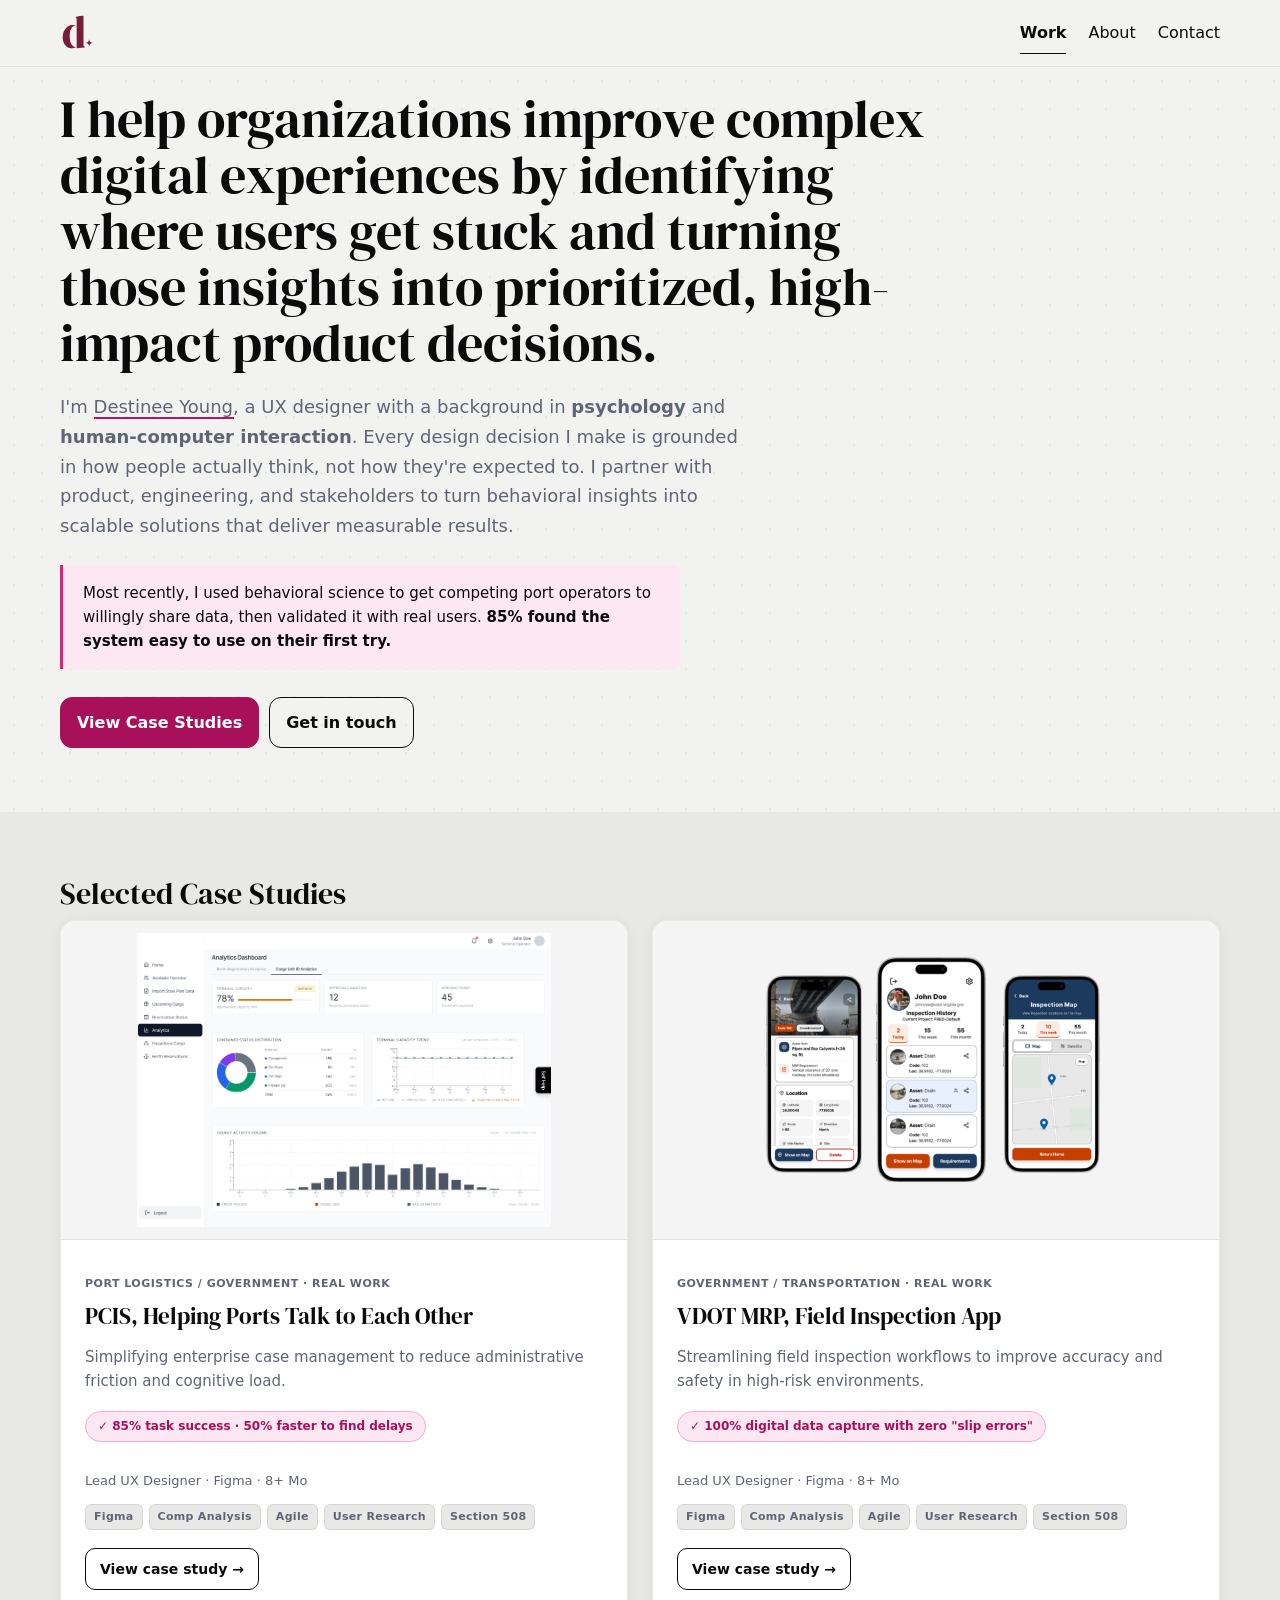
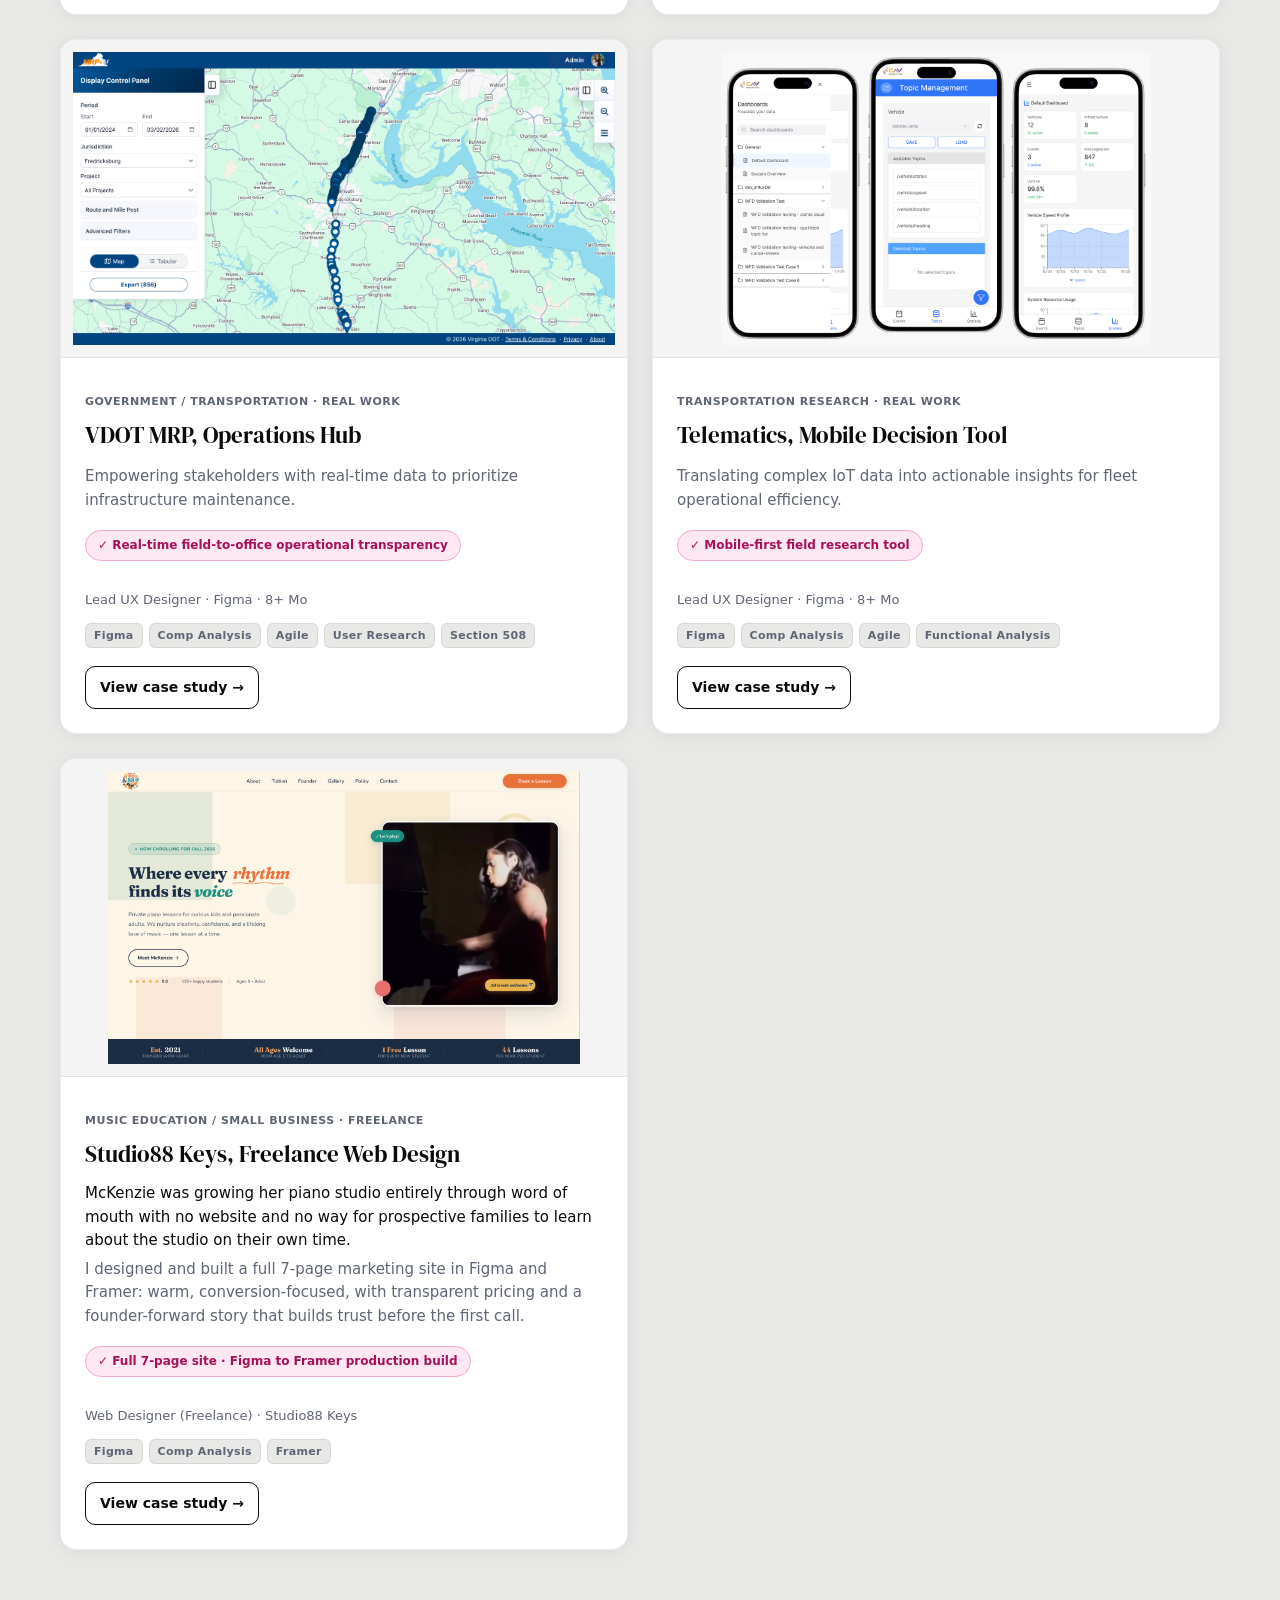
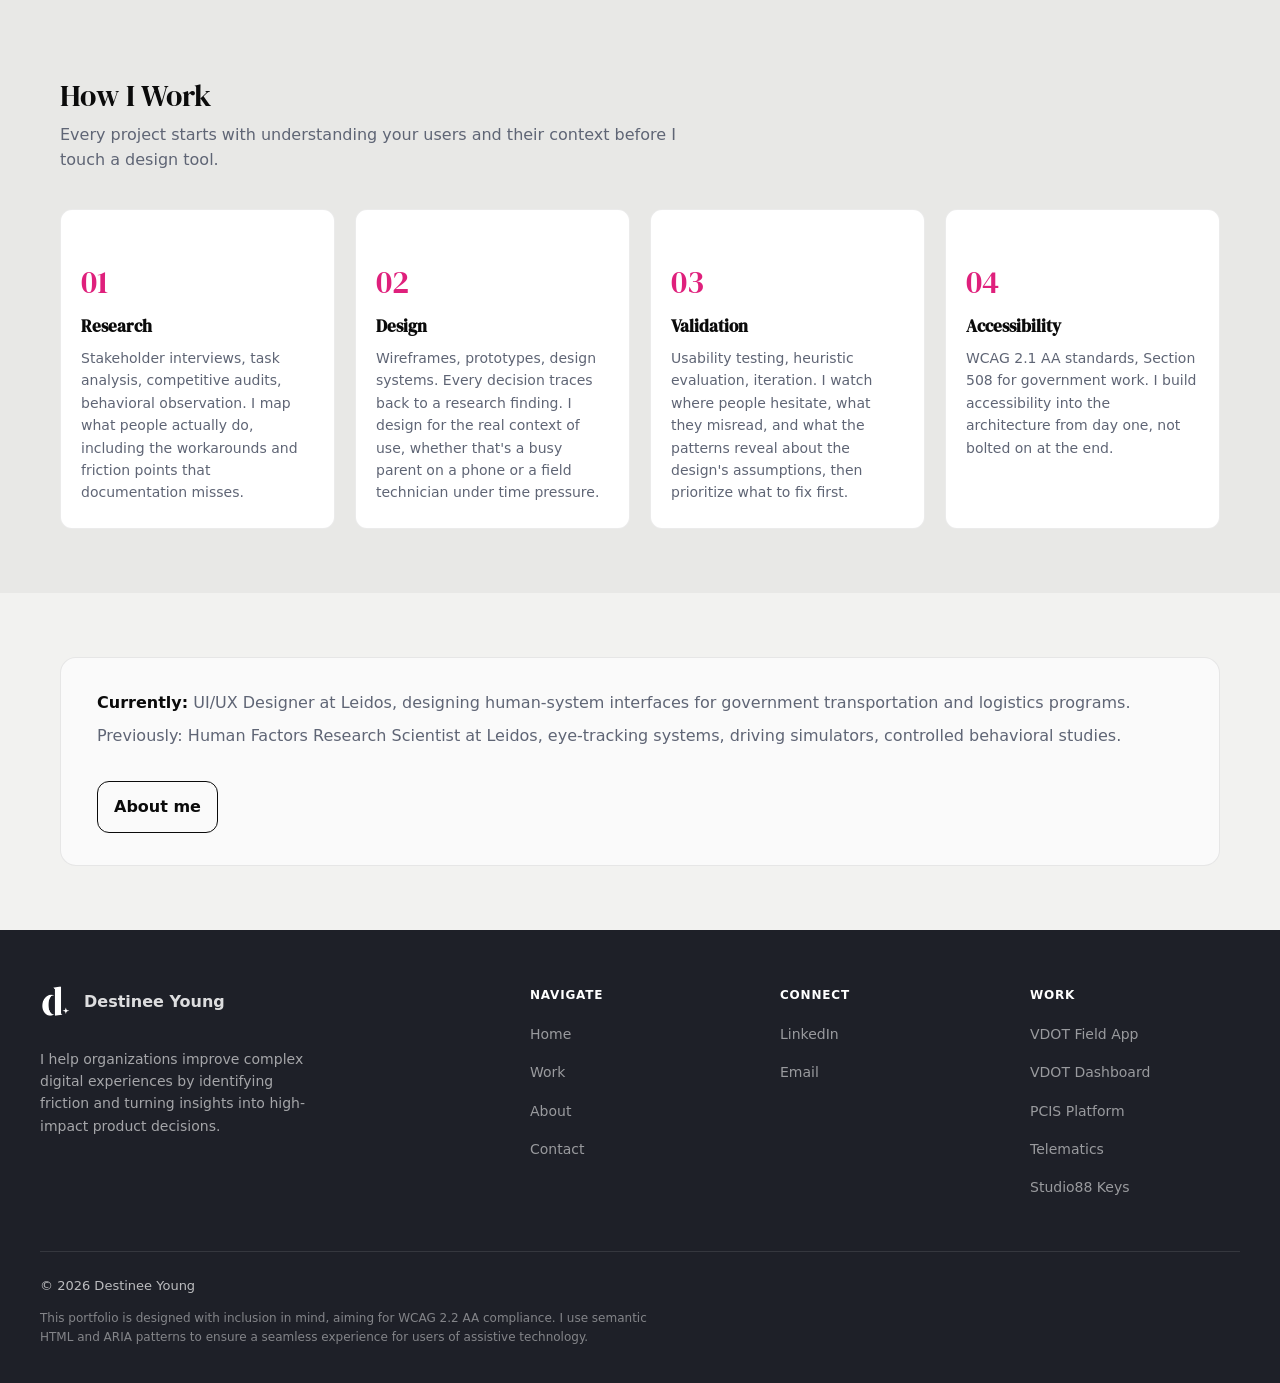
==== commit 8440aed2: "updateee0.2" ====
--- a/index.html
+++ b/index.html
@@ -815,16 +815,10 @@
 I help organizations improve complex digital experiences by identifying where users get stuck and turning those insights into prioritized, high-impact product decisions.
         </h1>
         <p class="hero-subtext">
-          I'm <span class="name-anim">Destinee Young</span>. I focus on uncovering friction in workflows, aligning user needs with business goals, and driving solutions that improve efficiency and deliver measurable results.
-        </p>
-        <p class="hero-subtext">
-          With a background in <strong>psychology</strong> and <strong>human-computer interaction</strong>, I partner closely with product, engineering, and stakeholders to translate insights into scalable solutions that move products forward.
+          I'm <span class="name-anim">Destinee Young</span>, a UX designer with a background in <strong>psychology</strong> and <strong>human-computer interaction</strong>. Every design decision I make is grounded in how people actually think, not how they're expected to. I partner with product, engineering, and stakeholders to turn behavioral insights into scalable solutions that deliver measurable results.
         </p>
         <div class="hero-dna">
-          My background is in behavioral research and psychology, which means
-          every design decision I make is grounded in
-          <strong>how people actually think</strong>, not just how they're
-          expected to.
+          Most recently, I used behavioral science to get competing port operators to willingly share data, then validated it with real users. <strong>85% found the system easy to use on their first try.</strong>
         </div>
         <div class="hero-cta">
           <a class="btn" href="#projects">View Case Studies</a>
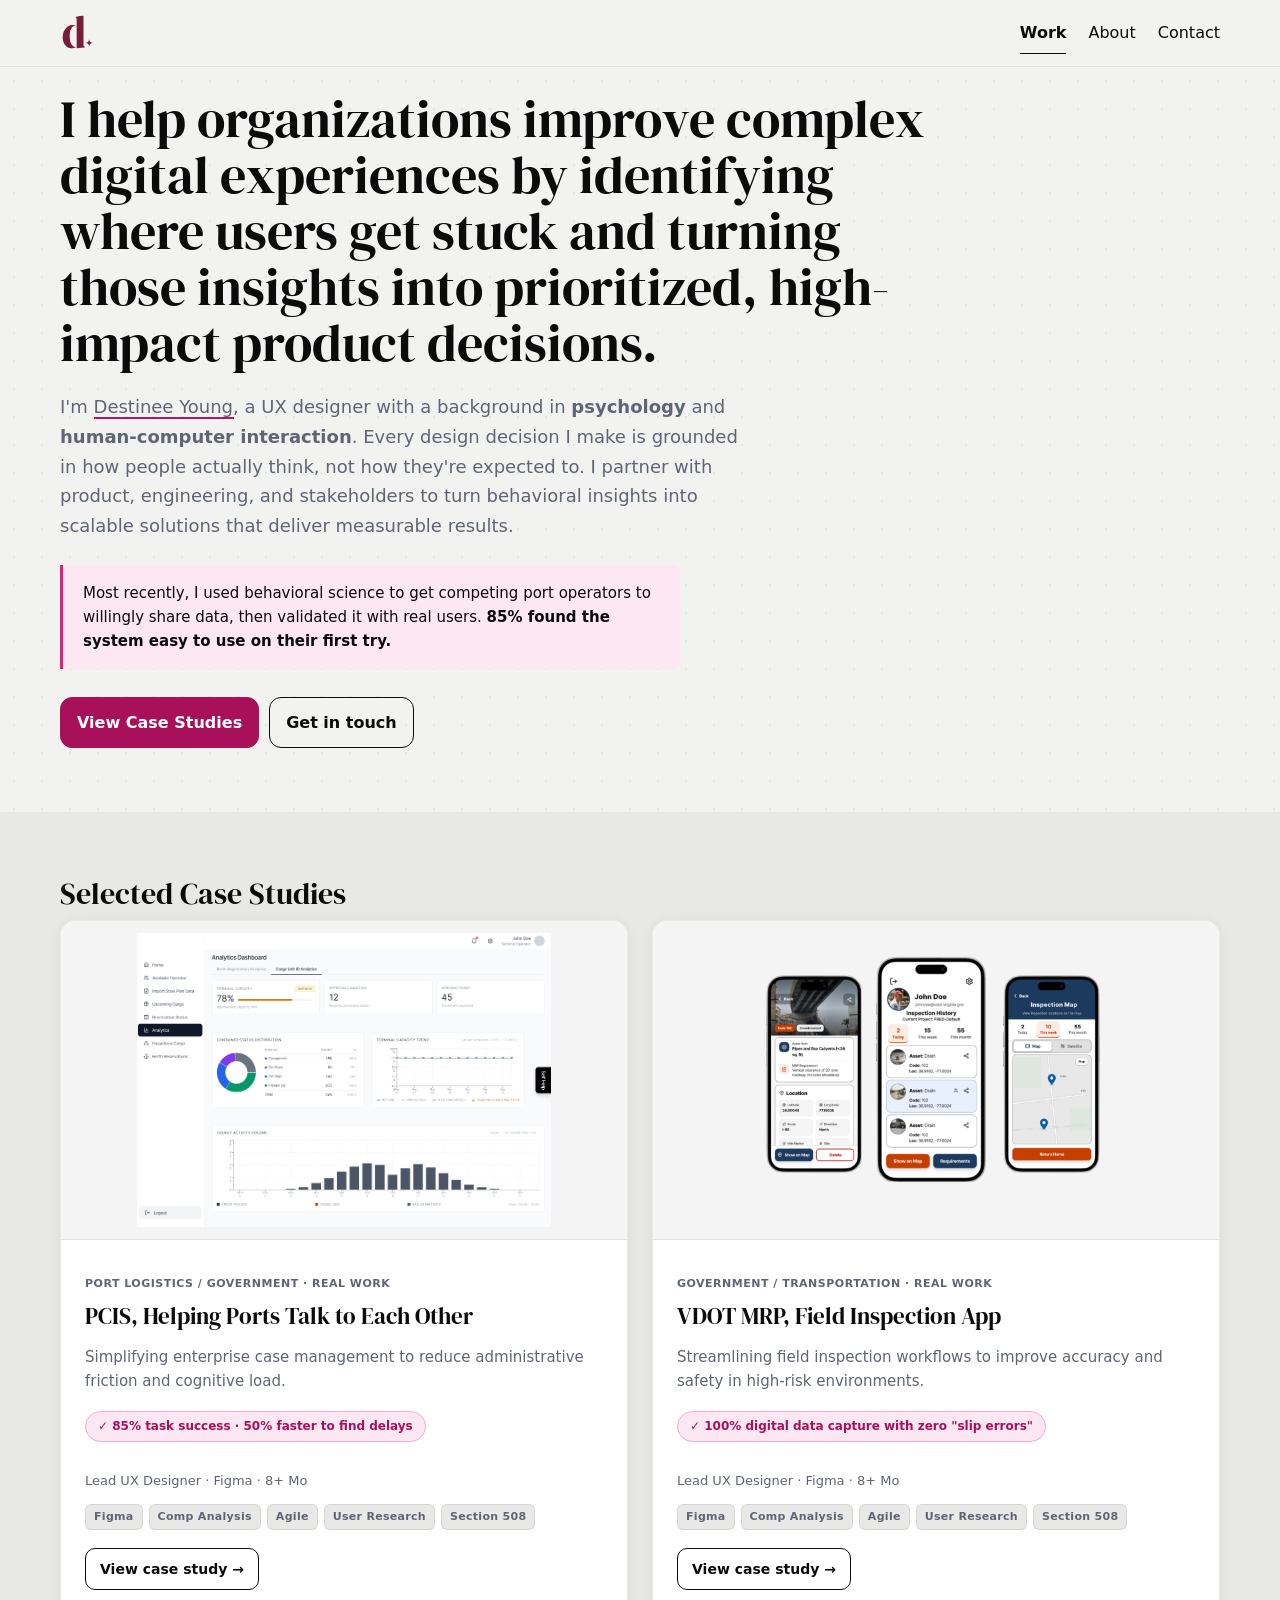
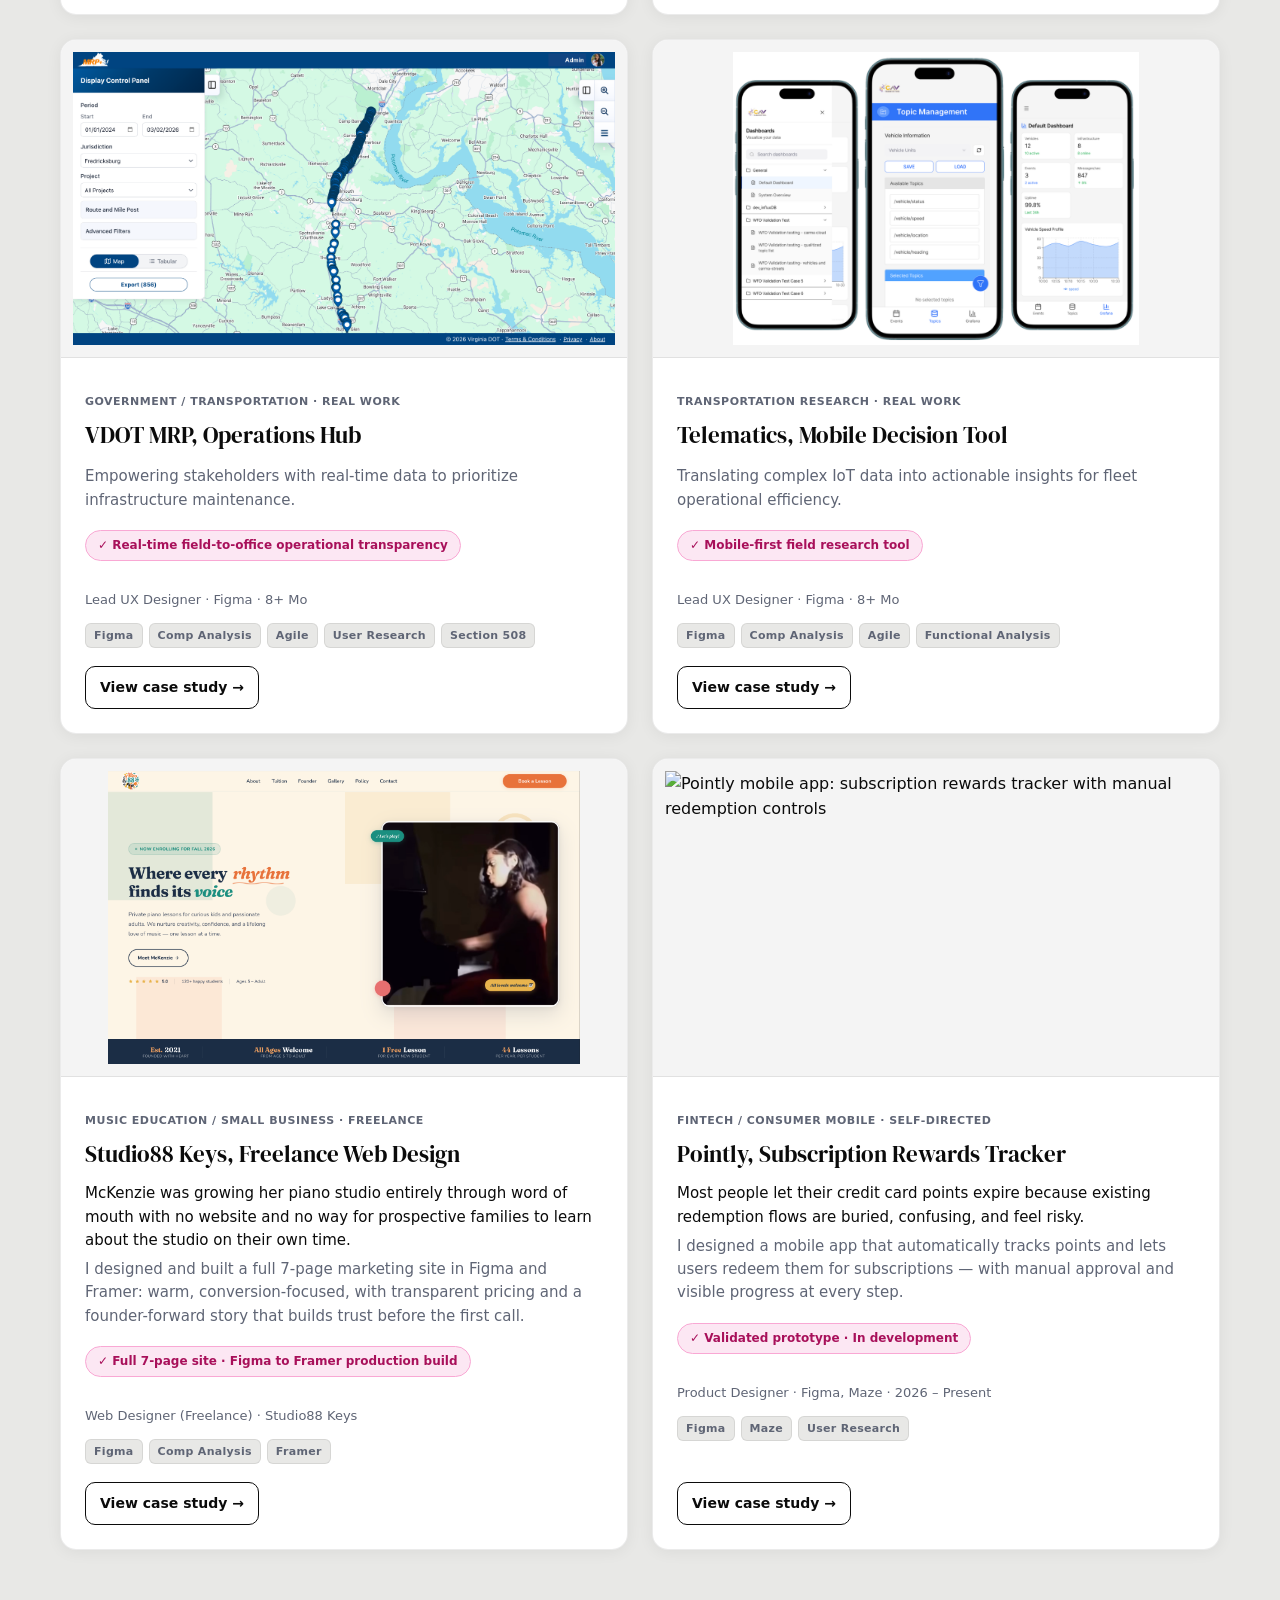
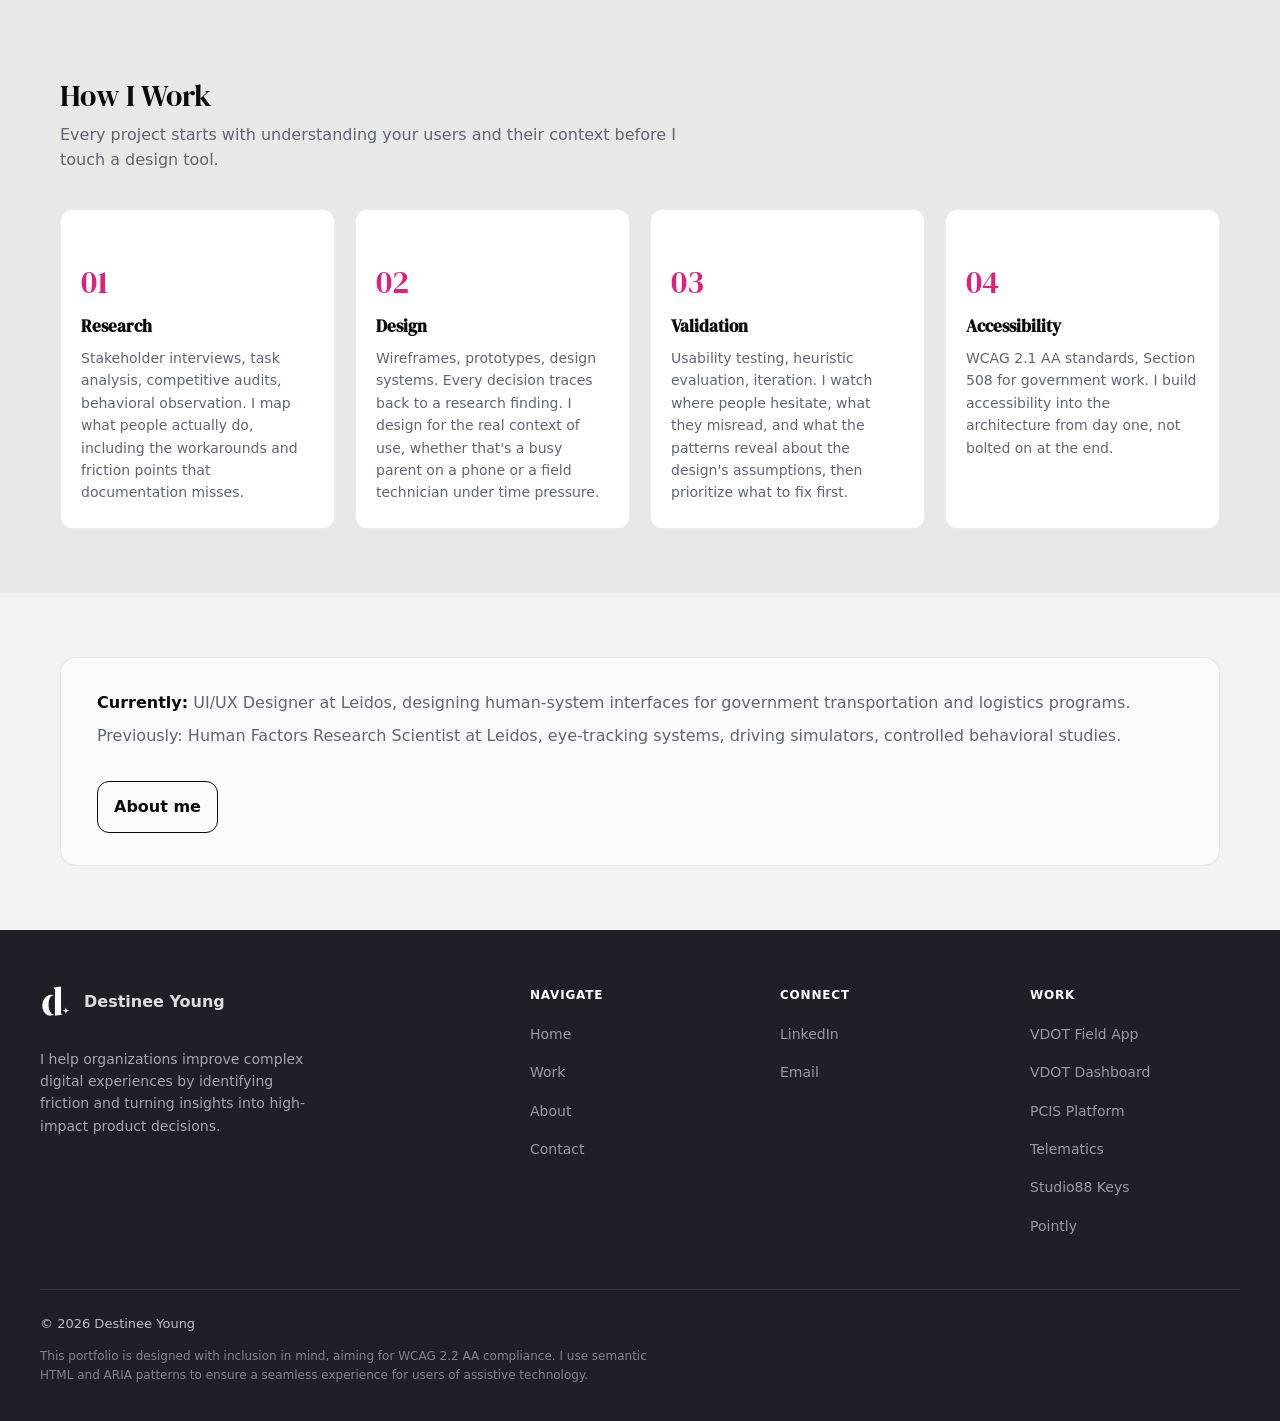
==== commit abf2a6b9: "Add Pointly case study and update VDOT mobile app with real screens - New pointly.html: full case st" ====
--- a/index.html
+++ b/index.html
@@ -981,6 +981,39 @@
                 <span class="tool-tag">Framer</span>
               </div>
               <a class="work-link" href="studio88.html">View case study →</a>
+            </div>
+          </article>
+
+          <!-- Card 6: Pointly -->
+          <article class="work-card">
+            <div class="work-img">
+              <img
+                src="imgs/pointly1.png"
+                alt="Pointly mobile app: subscription rewards tracker with manual redemption controls"
+              />
+            </div>
+            <div class="work-body">
+              <p class="work-label">Fintech / Consumer Mobile · Self-Directed</p>
+              <h3 class="work-title">Pointly, Subscription Rewards Tracker</h3>
+              <p class="work-problem">
+                Most people let their credit card points expire because existing
+                redemption flows are buried, confusing, and feel risky.
+              </p>
+              <p class="work-solution">
+                I designed a mobile app that automatically tracks points and lets
+                users redeem them for subscriptions — with manual approval and
+                visible progress at every step.
+              </p>
+              <div class="outcome-badge">
+                ✓ Validated prototype · In development
+              </div>
+              <p class="work-meta">Product Designer · Figma, Maze · 2026 – Present</p>
+              <div class="work-tools">
+                <span class="tool-tag">Figma</span>
+                <span class="tool-tag">Maze</span>
+                <span class="tool-tag">User Research</span>
+              </div>
+              <a class="work-link" href="pointly.html">View case study →</a>
             </div>
           </article>
         </div>
@@ -1129,6 +1162,7 @@
                 <li><a href="pcis-dashboard.html">PCIS Platform</a></li>
                 <li><a href="telematics.html">Telematics</a></li>
                 <li><a href="studio88.html">Studio88 Keys</a></li>
+                <li><a href="pointly.html">Pointly</a></li>
               </ul>
             </div>
           </div>
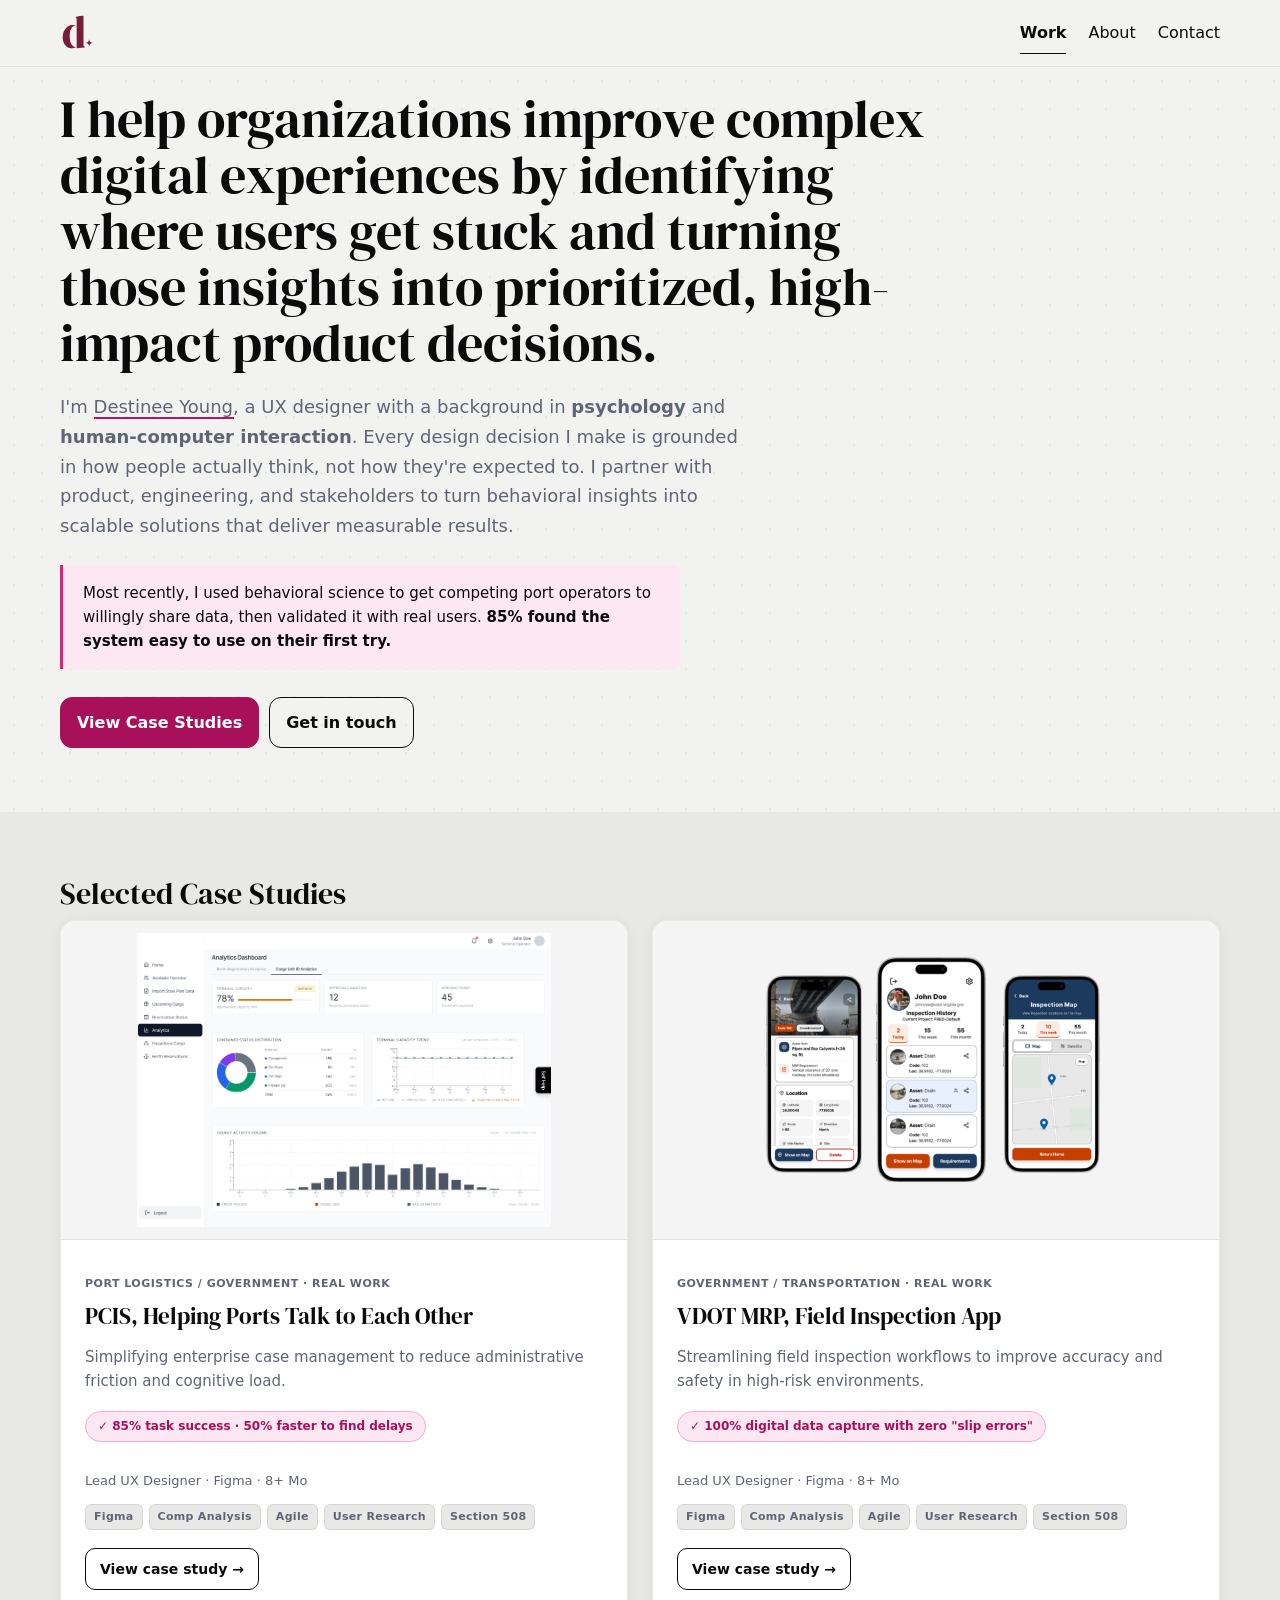
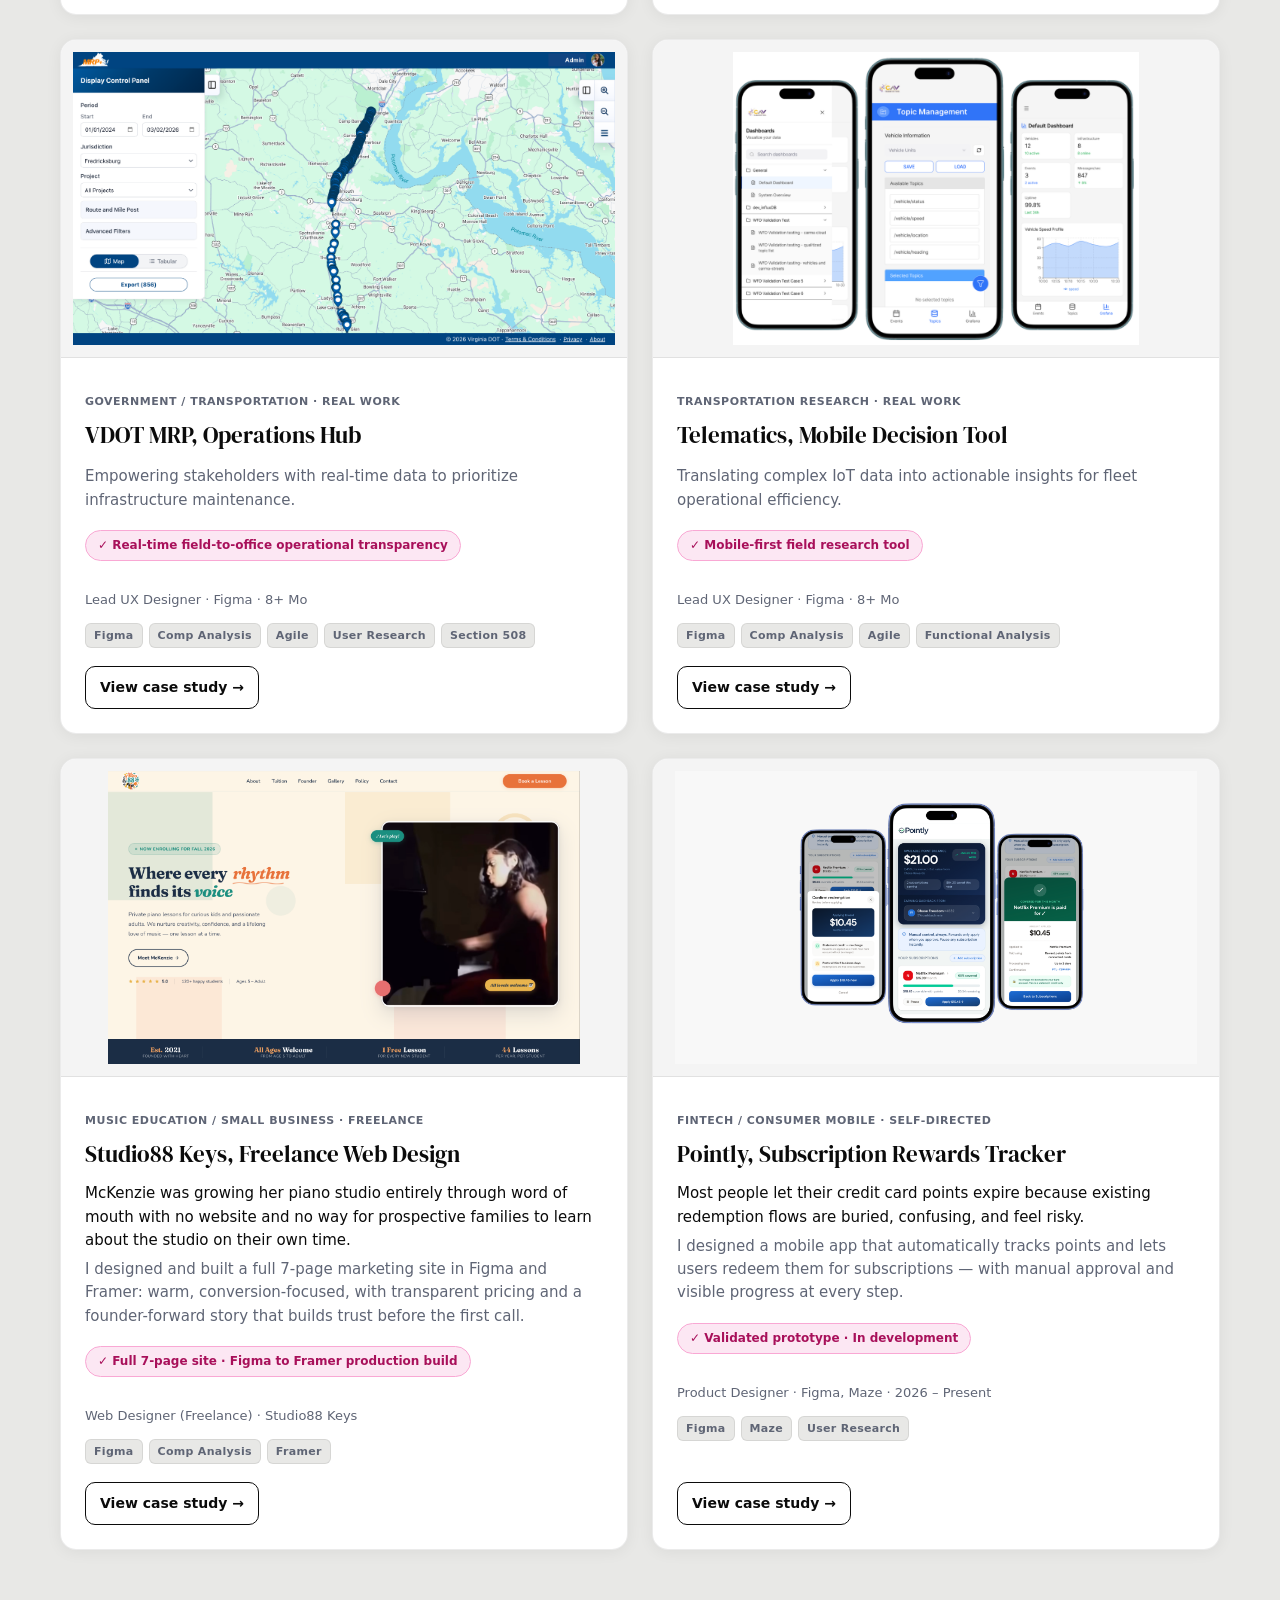
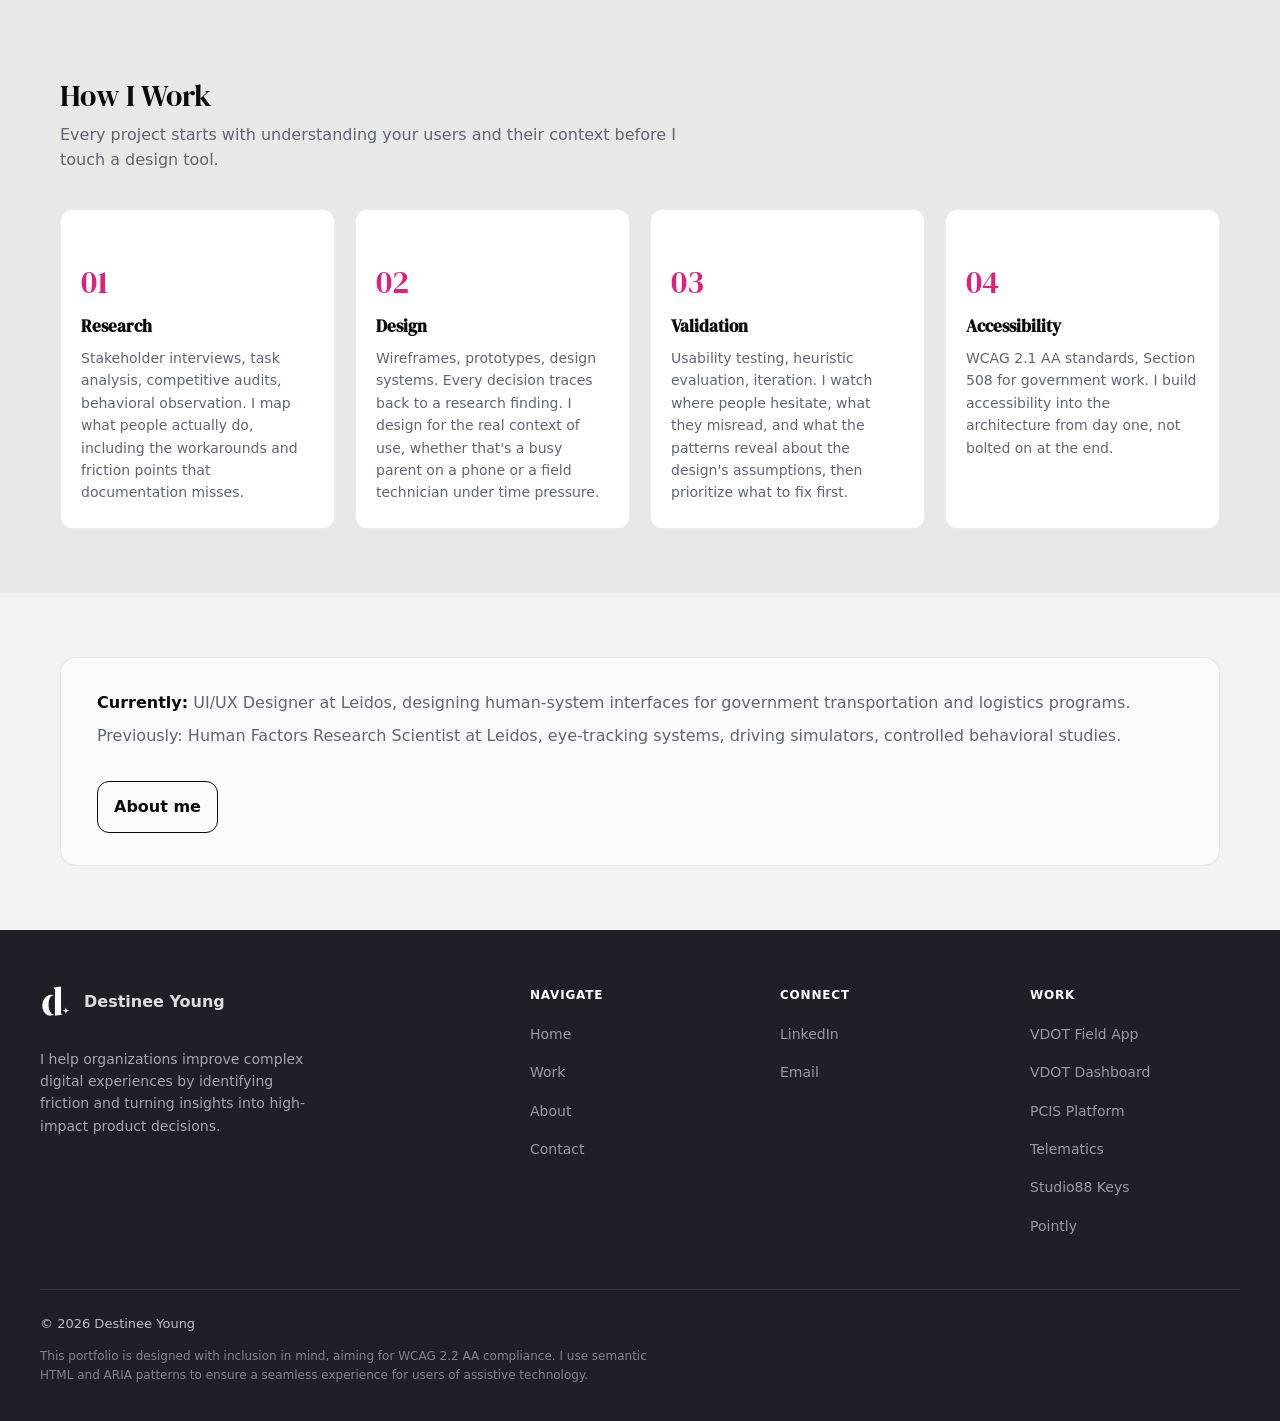
==== commit e5e12e62: "Update Pointly case study and add hero image Co-Authored-By: Claude Sonnet 4.6 <noreply@anthropic.co" ====
--- a/index.html
+++ b/index.html
@@ -49,7 +49,9 @@
         filter: brightness(0) saturate(100%) invert(18%) sepia(89%)
           saturate(1100%) hue-rotate(306deg) brightness(84%);
       }
-      .footer-brand img { filter: brightness(0) invert(1); }
+      .footer-brand img {
+        filter: brightness(0) invert(1);
+      }
       * {
         box-sizing: border-box;
       }
@@ -133,9 +135,15 @@
       .nav-links a:focus-visible::after {
         width: 100%;
       }
-      .nav-links a[aria-current="page"] { font-weight: 600; }
-      .nav-links a[aria-current="page"]::after { width: 100%; }
-      .mobile-menu a[aria-current="page"] { font-weight: 600; }
+      .nav-links a[aria-current="page"] {
+        font-weight: 600;
+      }
+      .nav-links a[aria-current="page"]::after {
+        width: 100%;
+      }
+      .mobile-menu a[aria-current="page"] {
+        font-weight: 600;
+      }
       .btn {
         display: inline-flex;
         align-items: center;
@@ -259,16 +267,17 @@
         white-space: nowrap;
       }
       .name-anim::after {
-        content: '';
+        content: "";
         position: absolute;
         left: 0;
         bottom: -2px;
         width: 100%;
         height: 2px;
-        background: #AF1861;
+        background: #af1861;
         transform: scaleX(0);
         transform-origin: left center;
-        animation: name-underline 0.65s cubic-bezier(0.4, 0, 0.2, 1) 0.5s forwards;
+        animation: name-underline 0.65s cubic-bezier(0.4, 0, 0.2, 1) 0.5s
+          forwards;
         transition: transform 0.4s cubic-bezier(0.4, 0, 0.2, 1);
       }
       .name-anim.scrolled-out::after {
@@ -276,7 +285,9 @@
         transform-origin: right center;
       }
       @keyframes name-underline {
-        to { transform: scaleX(1); }
+        to {
+          transform: scaleX(1);
+        }
       }
       @media (prefers-reduced-motion: reduce) {
         .name-anim::after {
@@ -767,7 +778,7 @@
       .a11y-statement {
         margin-top: 12px;
         font-size: 12px;
-        color: rgba(255,255,255,0.45);
+        color: rgba(255, 255, 255, 0.45);
         max-width: 640px;
         line-height: 1.6;
       }
@@ -807,291 +818,337 @@
     </nav>
 
     <main id="main-content">
-
-    <!-- Hero -->
-    <header class="section hero">
-      <div class="container">
-        <h1>
-I help organizations improve complex digital experiences by identifying where users get stuck and turning those insights into prioritized, high-impact product decisions.
-        </h1>
-        <p class="hero-subtext">
-          I'm <span class="name-anim">Destinee Young</span>, a UX designer with a background in <strong>psychology</strong> and <strong>human-computer interaction</strong>. Every design decision I make is grounded in how people actually think, not how they're expected to. I partner with product, engineering, and stakeholders to turn behavioral insights into scalable solutions that deliver measurable results.
-        </p>
-        <div class="hero-dna">
-          Most recently, I used behavioral science to get competing port operators to willingly share data, then validated it with real users. <strong>85% found the system easy to use on their first try.</strong>
-        </div>
-        <div class="hero-cta">
-          <a class="btn" href="#projects">View Case Studies</a>
-          <a class="btn ghost" href="contact.html">Get in touch</a>
-        </div>
-      </div>
-    </header>
-
-    <!-- Work -->
-    <section id="projects" class="section" aria-label="Selected Case Studies">
-      <div class="container">
-        <h2 id="case-studies-heading" tabindex="-1">Selected Case Studies</h2>
-
-        <div class="work-grid">
-          <!-- Card 1: PCIS -->
-          <article class="work-card">
-            <div class="work-img">
-              <img
-                src="imgs/pcis-dashboard.png"
-                alt="PCIS platform: card-based shipment management dashboard for port logistics operators"
-              />
-            </div>
-            <div class="work-body">
-              <p class="work-label">Port Logistics / Government · Real Work</p>
-              <h3 class="work-title">
-                PCIS, Helping Ports Talk to Each Other
-              </h3>
-              <p class="work-desc">Simplifying enterprise case management to reduce administrative friction and cognitive load.</p>
-              <div class="outcome-badge">
-                ✓ 85% task success · 50% faster to find delays
-              </div>
-              <p class="work-meta">Lead UX Designer · Figma · 8+ Mo</p>
-              <div class="work-tools">
-                <span class="tool-tag">Figma</span>
-                <span class="tool-tag">Comp Analysis</span>
-                <span class="tool-tag">Agile</span>
-                <span class="tool-tag">User Research</span>
-                <span class="tool-tag">Section 508</span>
-              </div>
-              <a class="work-link" href="pcis-dashboard.html"
-                >View case study →</a
-              >
-            </div>
-          </article>
-
-          <!-- Card 2: VDOT Mobile App -->
-          <article class="work-card">
-            <div class="work-img">
-              <img
-                src="imgs/vdotapp1.png"
-                alt="VDOT MRP mobile field inspection app: stepped inspection workflow and on-screen criteria reference"
-              />
-            </div>
-            <div class="work-body">
-              <p class="work-label">Government / Transportation · Real Work</p>
-              <h3 class="work-title">VDOT MRP, Field Inspection App</h3>
-              <p class="work-desc">Streamlining field inspection workflows to improve accuracy and safety in high-risk environments.</p>
-              <div class="outcome-badge">
-                ✓ 100% digital data capture with zero "slip errors"
-              </div>
-              <p class="work-meta">Lead UX Designer · Figma · 8+ Mo</p>
-              <div class="work-tools">
-                <span class="tool-tag">Figma</span>
-                <span class="tool-tag">Comp Analysis</span>
-                <span class="tool-tag">Agile</span>
-                <span class="tool-tag">User Research</span>
-                <span class="tool-tag">Section 508</span>
-              </div>
-              <a class="work-link" href="vdot-mobile-app.html"
-                >View case study →</a
-              >
-            </div>
-          </article>
-
-          <!-- Card 3: VDOT Dashboard -->
-          <article class="work-card">
-            <div class="work-img">
-              <img
-                src="imgs/dashboard1.png"
-                alt="VDOT MRP operations hub: infrastructure condition scores and maintenance priority dashboard"
-              />
-            </div>
-            <div class="work-body">
-              <p class="work-label">Government / Transportation · Real Work</p>
-              <h3 class="work-title">VDOT MRP, Operations Hub</h3>
-              <p class="work-desc">Empowering stakeholders with real-time data to prioritize infrastructure maintenance.</p>
-              <div class="outcome-badge">
-                ✓ Real-time field-to-office operational transparency
-              </div>
-              <p class="work-meta">Lead UX Designer · Figma · 8+ Mo</p>
-              <div class="work-tools">
-                <span class="tool-tag">Figma</span>
-                <span class="tool-tag">Comp Analysis</span>
-                <span class="tool-tag">Agile</span>
-                <span class="tool-tag">User Research</span>
-                <span class="tool-tag">Section 508</span>
-              </div>
-              <a class="work-link" href="vdot-dashboard.html"
-                >View case study →</a
-              >
-            </div>
-          </article>
-
-          <!-- Card 4: Telematics -->
-          <article class="work-card">
-            <div class="work-img">
-              <img
-                src="imgs/telematics2.png"
-                alt="Telematics mobile prototype: vehicle alert prioritization and field data summary screens"
-              />
-            </div>
-            <div class="work-body">
-              <p class="work-label">Transportation Research · Real Work</p>
-              <h3 class="work-title">Telematics, Mobile Decision Tool</h3>
-              <p class="work-desc">Translating complex IoT data into actionable insights for fleet operational efficiency.</p>
-              <div class="outcome-badge">
-                ✓ Mobile-first field research tool
-              </div>
-              <p class="work-meta">Lead UX Designer · Figma · 8+ Mo</p>
-              <div class="work-tools">
-                <span class="tool-tag">Figma</span>
-                <span class="tool-tag">Comp Analysis</span>
-                <span class="tool-tag">Agile</span>
-                <span class="tool-tag">Functional Analysis</span>
-              </div>
-              <a class="work-link" href="telematics.html">View case study →</a>
-            </div>
-          </article>
-
-          <!-- Card 5: Studio88 Keys -->
-          <article class="work-card">
-            <div class="work-img">
-              <img
-                src="imgs/studio88.png"
-                alt="Studio88 Keys website: homepage hero and lesson pricing pages for a piano studio"
-              />
-            </div>
-            <div class="work-body">
-              <p class="work-label">
-                Music Education / Small Business · Freelance
-              </p>
-              <h3 class="work-title">Studio88 Keys, Freelance Web Design</h3>
-              <p class="work-problem">
-                McKenzie was growing her piano studio entirely through word of
-                mouth with no website and no way for prospective families to
-                learn about the studio on their own time.
-              </p>
-              <p class="work-solution">
-                I designed and built a full 7-page marketing site in Figma and
-                Framer: warm, conversion-focused, with transparent pricing and a
-                founder-forward story that builds trust before the first call.
-              </p>
-              <div class="outcome-badge">
-                ✓ Full 7-page site · Figma to Framer production build
-              </div>
-              <p class="work-meta">Web Designer (Freelance) · Studio88 Keys</p>
-              <div class="work-tools">
-                <span class="tool-tag">Figma</span>
-                <span class="tool-tag">Comp Analysis</span>
-                <span class="tool-tag">Framer</span>
-              </div>
-              <a class="work-link" href="studio88.html">View case study →</a>
-            </div>
-          </article>
-
-          <!-- Card 6: Pointly -->
-          <article class="work-card">
-            <div class="work-img">
-              <img
-                src="imgs/pointly1.png"
-                alt="Pointly mobile app: subscription rewards tracker with manual redemption controls"
-              />
-            </div>
-            <div class="work-body">
-              <p class="work-label">Fintech / Consumer Mobile · Self-Directed</p>
-              <h3 class="work-title">Pointly, Subscription Rewards Tracker</h3>
-              <p class="work-problem">
-                Most people let their credit card points expire because existing
-                redemption flows are buried, confusing, and feel risky.
-              </p>
-              <p class="work-solution">
-                I designed a mobile app that automatically tracks points and lets
-                users redeem them for subscriptions — with manual approval and
-                visible progress at every step.
-              </p>
-              <div class="outcome-badge">
-                ✓ Validated prototype · In development
-              </div>
-              <p class="work-meta">Product Designer · Figma, Maze · 2026 – Present</p>
-              <div class="work-tools">
-                <span class="tool-tag">Figma</span>
-                <span class="tool-tag">Maze</span>
-                <span class="tool-tag">User Research</span>
-              </div>
-              <a class="work-link" href="pointly.html">View case study →</a>
-            </div>
-          </article>
-        </div>
-      </div>
-    </section>
-
-    <!-- How I Work -->
-    <section id="approach" class="section" aria-label="How I Work">
-      <div class="container">
-        <h2>How I Work</h2>
-        <p class="section-lede">
-          Every project starts with understanding your users and their context
-          before I touch a design tool.
-        </p>
-
-        <div class="approach-grid">
-          <div class="approach-item">
-            <p class="approach-number">01</p>
-            <h3 class="approach-title">Research</h3>
-            <p class="approach-desc">
-              Stakeholder interviews, task analysis, competitive audits, behavioral observation. I map what people actually do, including the workarounds and friction points that documentation misses.
-            </p>
+      <!-- Hero -->
+      <header class="section hero">
+        <div class="container">
+          <h1>
+            I help organizations improve complex digital experiences by
+            identifying where users get stuck and turning those insights into
+            prioritized, high-impact product decisions.
+          </h1>
+          <p class="hero-subtext">
+            I'm <span class="name-anim">Destinee Young</span>, a UX designer
+            with a background in <strong>psychology</strong> and
+            <strong>human-computer interaction</strong>. Every design decision I
+            make is grounded in how people actually think, not how they're
+            expected to. I partner with product, engineering, and stakeholders
+            to turn behavioral insights into scalable solutions that deliver
+            measurable results.
+          </p>
+          <div class="hero-dna">
+            Most recently, I used behavioral science to get competing port
+            operators to willingly share data, then validated it with real
+            users.
+            <strong
+              >85% found the system easy to use on their first try.</strong
+            >
           </div>
-          <div class="approach-item">
-            <p class="approach-number">02</p>
-            <h3 class="approach-title">Design</h3>
-            <p class="approach-desc">
-              Wireframes, prototypes, design systems. Every decision traces back
-              to a research finding. I design for the real context of use,
-              whether that's a busy parent on a phone or a field technician
-              under time pressure.
-            </p>
-          </div>
-          <div class="approach-item">
-            <p class="approach-number">03</p>
-            <h3 class="approach-title">Validation</h3>
-            <p class="approach-desc">
-              Usability testing, heuristic evaluation, iteration. I watch where people hesitate, what they misread, and what the patterns reveal about the design's assumptions, then prioritize what to fix first.
-            </p>
-          </div>
-          <div class="approach-item">
-            <p class="approach-number">04</p>
-            <h3 class="approach-title">Accessibility</h3>
-            <p class="approach-desc">
-              WCAG 2.1 AA standards, Section 508 for government work. I build
-              accessibility into the architecture from day one, not bolted on at
-              the end.
-            </p>
+          <div class="hero-cta">
+            <a class="btn" href="#projects">View Case Studies</a>
+            <a class="btn ghost" href="contact.html">Get in touch</a>
           </div>
         </div>
-      </div>
-    </section>
-
-    <!-- Experience snippet -->
-    <section class="section" aria-label="Experience">
-      <div class="container">
-        <div class="exp-strip">
-          <div class="exp-text">
-            <p>
-              <strong>Currently:</strong> UI/UX Designer at Leidos, designing
-              human-system interfaces for government transportation and
-              logistics programs.
-            </p>
-            <p style="margin-top: 8px">
-              Previously: Human Factors Research Scientist at Leidos,
-              eye-tracking systems, driving simulators, controlled behavioral
-              studies.
-            </p>
-          </div>
-          <div
-            style="display: flex; gap: 10px; flex-wrap: wrap; flex-shrink: 0"
-          >
-            <a class="btn ghost" href="about.html">About me</a>
+      </header>
+
+      <!-- Work -->
+      <section id="projects" class="section" aria-label="Selected Case Studies">
+        <div class="container">
+          <h2 id="case-studies-heading" tabindex="-1">Selected Case Studies</h2>
+
+          <div class="work-grid">
+            <!-- Card 1: PCIS -->
+            <article class="work-card">
+              <div class="work-img">
+                <img
+                  src="imgs/pcis-dashboard.png"
+                  alt="PCIS platform: card-based shipment management dashboard for port logistics operators"
+                />
+              </div>
+              <div class="work-body">
+                <p class="work-label">
+                  Port Logistics / Government · Real Work
+                </p>
+                <h3 class="work-title">
+                  PCIS, Helping Ports Talk to Each Other
+                </h3>
+                <p class="work-desc">
+                  Simplifying enterprise case management to reduce
+                  administrative friction and cognitive load.
+                </p>
+                <div class="outcome-badge">
+                  ✓ 85% task success · 50% faster to find delays
+                </div>
+                <p class="work-meta">Lead UX Designer · Figma · 8+ Mo</p>
+                <div class="work-tools">
+                  <span class="tool-tag">Figma</span>
+                  <span class="tool-tag">Comp Analysis</span>
+                  <span class="tool-tag">Agile</span>
+                  <span class="tool-tag">User Research</span>
+                  <span class="tool-tag">Section 508</span>
+                </div>
+                <a class="work-link" href="pcis-dashboard.html"
+                  >View case study →</a
+                >
+              </div>
+            </article>
+
+            <!-- Card 2: VDOT Mobile App -->
+            <article class="work-card">
+              <div class="work-img">
+                <img
+                  src="imgs/vdotapp1.png"
+                  alt="VDOT MRP mobile field inspection app: stepped inspection workflow and on-screen criteria reference"
+                />
+              </div>
+              <div class="work-body">
+                <p class="work-label">
+                  Government / Transportation · Real Work
+                </p>
+                <h3 class="work-title">VDOT MRP, Field Inspection App</h3>
+                <p class="work-desc">
+                  Streamlining field inspection workflows to improve accuracy
+                  and safety in high-risk environments.
+                </p>
+                <div class="outcome-badge">
+                  ✓ 100% digital data capture with zero "slip errors"
+                </div>
+                <p class="work-meta">Lead UX Designer · Figma · 8+ Mo</p>
+                <div class="work-tools">
+                  <span class="tool-tag">Figma</span>
+                  <span class="tool-tag">Comp Analysis</span>
+                  <span class="tool-tag">Agile</span>
+                  <span class="tool-tag">User Research</span>
+                  <span class="tool-tag">Section 508</span>
+                </div>
+                <a class="work-link" href="vdot-mobile-app.html"
+                  >View case study →</a
+                >
+              </div>
+            </article>
+
+            <!-- Card 3: VDOT Dashboard -->
+            <article class="work-card">
+              <div class="work-img">
+                <img
+                  src="imgs/dashboard1.png"
+                  alt="VDOT MRP operations hub: infrastructure condition scores and maintenance priority dashboard"
+                />
+              </div>
+              <div class="work-body">
+                <p class="work-label">
+                  Government / Transportation · Real Work
+                </p>
+                <h3 class="work-title">VDOT MRP, Operations Hub</h3>
+                <p class="work-desc">
+                  Empowering stakeholders with real-time data to prioritize
+                  infrastructure maintenance.
+                </p>
+                <div class="outcome-badge">
+                  ✓ Real-time field-to-office operational transparency
+                </div>
+                <p class="work-meta">Lead UX Designer · Figma · 8+ Mo</p>
+                <div class="work-tools">
+                  <span class="tool-tag">Figma</span>
+                  <span class="tool-tag">Comp Analysis</span>
+                  <span class="tool-tag">Agile</span>
+                  <span class="tool-tag">User Research</span>
+                  <span class="tool-tag">Section 508</span>
+                </div>
+                <a class="work-link" href="vdot-dashboard.html"
+                  >View case study →</a
+                >
+              </div>
+            </article>
+
+            <!-- Card 4: Telematics -->
+            <article class="work-card">
+              <div class="work-img">
+                <img
+                  src="imgs/telematics2.png"
+                  alt="Telematics mobile prototype: vehicle alert prioritization and field data summary screens"
+                />
+              </div>
+              <div class="work-body">
+                <p class="work-label">Transportation Research · Real Work</p>
+                <h3 class="work-title">Telematics, Mobile Decision Tool</h3>
+                <p class="work-desc">
+                  Translating complex IoT data into actionable insights for
+                  fleet operational efficiency.
+                </p>
+                <div class="outcome-badge">
+                  ✓ Mobile-first field research tool
+                </div>
+                <p class="work-meta">Lead UX Designer · Figma · 8+ Mo</p>
+                <div class="work-tools">
+                  <span class="tool-tag">Figma</span>
+                  <span class="tool-tag">Comp Analysis</span>
+                  <span class="tool-tag">Agile</span>
+                  <span class="tool-tag">Functional Analysis</span>
+                </div>
+                <a class="work-link" href="telematics.html"
+                  >View case study →</a
+                >
+              </div>
+            </article>
+
+            <!-- Card 5: Studio88 Keys -->
+            <article class="work-card">
+              <div class="work-img">
+                <img
+                  src="imgs/studio88.png"
+                  alt="Studio88 Keys website: homepage hero and lesson pricing pages for a piano studio"
+                />
+              </div>
+              <div class="work-body">
+                <p class="work-label">
+                  Music Education / Small Business · Freelance
+                </p>
+                <h3 class="work-title">Studio88 Keys, Freelance Web Design</h3>
+                <p class="work-problem">
+                  McKenzie was growing her piano studio entirely through word of
+                  mouth with no website and no way for prospective families to
+                  learn about the studio on their own time.
+                </p>
+                <p class="work-solution">
+                  I designed and built a full 7-page marketing site in Figma and
+                  Framer: warm, conversion-focused, with transparent pricing and
+                  a founder-forward story that builds trust before the first
+                  call.
+                </p>
+                <div class="outcome-badge">
+                  ✓ Full 7-page site · Figma to Framer production build
+                </div>
+                <p class="work-meta">
+                  Web Designer (Freelance) · Studio88 Keys
+                </p>
+                <div class="work-tools">
+                  <span class="tool-tag">Figma</span>
+                  <span class="tool-tag">Comp Analysis</span>
+                  <span class="tool-tag">Framer</span>
+                </div>
+                <a class="work-link" href="studio88.html">View case study →</a>
+              </div>
+            </article>
+
+            <!-- Card 6: Pointly -->
+            <article class="work-card">
+              <div class="work-img">
+                <img
+                  src="imgs/pointlynew.png"
+                  alt="Pointly mobile app: subscription rewards tracker with manual redemption controls"
+                />
+              </div>
+              <div class="work-body">
+                <p class="work-label">
+                  Fintech / Consumer Mobile · Self-Directed
+                </p>
+                <h3 class="work-title">
+                  Pointly, Subscription Rewards Tracker
+                </h3>
+                <p class="work-problem">
+                  Most people let their credit card points expire because
+                  existing redemption flows are buried, confusing, and feel
+                  risky.
+                </p>
+                <p class="work-solution">
+                  I designed a mobile app that automatically tracks points and
+                  lets users redeem them for subscriptions — with manual
+                  approval and visible progress at every step.
+                </p>
+                <div class="outcome-badge">
+                  ✓ Validated prototype · In development
+                </div>
+                <p class="work-meta">
+                  Product Designer · Figma, Maze · 2026 – Present
+                </p>
+                <div class="work-tools">
+                  <span class="tool-tag">Figma</span>
+                  <span class="tool-tag">Maze</span>
+                  <span class="tool-tag">User Research</span>
+                </div>
+                <a class="work-link" href="pointly.html">View case study →</a>
+              </div>
+            </article>
           </div>
         </div>
-      </div>
-    </section>
-
+      </section>
+
+      <!-- How I Work -->
+      <section id="approach" class="section" aria-label="How I Work">
+        <div class="container">
+          <h2>How I Work</h2>
+          <p class="section-lede">
+            Every project starts with understanding your users and their context
+            before I touch a design tool.
+          </p>
+
+          <div class="approach-grid">
+            <div class="approach-item">
+              <p class="approach-number">01</p>
+              <h3 class="approach-title">Research</h3>
+              <p class="approach-desc">
+                Stakeholder interviews, task analysis, competitive audits,
+                behavioral observation. I map what people actually do, including
+                the workarounds and friction points that documentation misses.
+              </p>
+            </div>
+            <div class="approach-item">
+              <p class="approach-number">02</p>
+              <h3 class="approach-title">Design</h3>
+              <p class="approach-desc">
+                Wireframes, prototypes, design systems. Every decision traces
+                back to a research finding. I design for the real context of
+                use, whether that's a busy parent on a phone or a field
+                technician under time pressure.
+              </p>
+            </div>
+            <div class="approach-item">
+              <p class="approach-number">03</p>
+              <h3 class="approach-title">Validation</h3>
+              <p class="approach-desc">
+                Usability testing, heuristic evaluation, iteration. I watch
+                where people hesitate, what they misread, and what the patterns
+                reveal about the design's assumptions, then prioritize what to
+                fix first.
+              </p>
+            </div>
+            <div class="approach-item">
+              <p class="approach-number">04</p>
+              <h3 class="approach-title">Accessibility</h3>
+              <p class="approach-desc">
+                WCAG 2.1 AA standards, Section 508 for government work. I build
+                accessibility into the architecture from day one, not bolted on
+                at the end.
+              </p>
+            </div>
+          </div>
+        </div>
+      </section>
+
+      <!-- Experience snippet -->
+      <section class="section" aria-label="Experience">
+        <div class="container">
+          <div class="exp-strip">
+            <div class="exp-text">
+              <p>
+                <strong>Currently:</strong> UI/UX Designer at Leidos, designing
+                human-system interfaces for government transportation and
+                logistics programs.
+              </p>
+              <p style="margin-top: 8px">
+                Previously: Human Factors Research Scientist at Leidos,
+                eye-tracking systems, driving simulators, controlled behavioral
+                studies.
+              </p>
+            </div>
+            <div
+              style="display: flex; gap: 10px; flex-wrap: wrap; flex-shrink: 0"
+            >
+              <a class="btn ghost" href="about.html">About me</a>
+            </div>
+          </div>
+        </div>
+      </section>
     </main>
 
     <footer>
@@ -1123,7 +1180,9 @@
                 max-width: 280px;
               "
             >
-              I help organizations improve complex digital experiences by identifying friction and turning insights into high-impact product decisions.
+              I help organizations improve complex digital experiences by
+              identifying friction and turning insights into high-impact product
+              decisions.
             </p>
           </div>
 
@@ -1172,7 +1231,9 @@
           © <span id="year"></span> Destinee Young
         </div>
         <p class="a11y-statement">
-          This portfolio is designed with inclusion in mind, aiming for WCAG 2.2 AA compliance. I use semantic HTML and ARIA patterns to ensure a seamless experience for users of assistive technology.
+          This portfolio is designed with inclusion in mind, aiming for WCAG 2.2
+          AA compliance. I use semantic HTML and ARIA patterns to ensure a
+          seamless experience for users of assistive technology.
         </p>
       </div>
     </footer>
@@ -1181,24 +1242,24 @@
       document.getElementById("year").textContent = new Date().getFullYear();
 
       // Focus management: move keyboard focus to section heading after anchor scroll
-      document.querySelectorAll('a[href="#projects"]').forEach(link => {
-        link.addEventListener('click', () => {
+      document.querySelectorAll('a[href="#projects"]').forEach((link) => {
+        link.addEventListener("click", () => {
           setTimeout(() => {
-            const heading = document.getElementById('case-studies-heading');
+            const heading = document.getElementById("case-studies-heading");
             if (heading) heading.focus();
           }, 100);
         });
       });
       // Name underline: draw in on load, retract when hero scrolls out
-      const nameEl = document.querySelector('.name-anim');
+      const nameEl = document.querySelector(".name-anim");
       if (nameEl) {
         const observer = new IntersectionObserver(
           ([entry]) => {
-            nameEl.classList.toggle('scrolled-out', !entry.isIntersecting);
+            nameEl.classList.toggle("scrolled-out", !entry.isIntersecting);
           },
-          { threshold: 0.1 }
+          { threshold: 0.1 },
         );
-        observer.observe(nameEl.closest('header') || nameEl);
+        observer.observe(nameEl.closest("header") || nameEl);
       }
 
       document.querySelectorAll(".mobile-nav").forEach((nav) => {
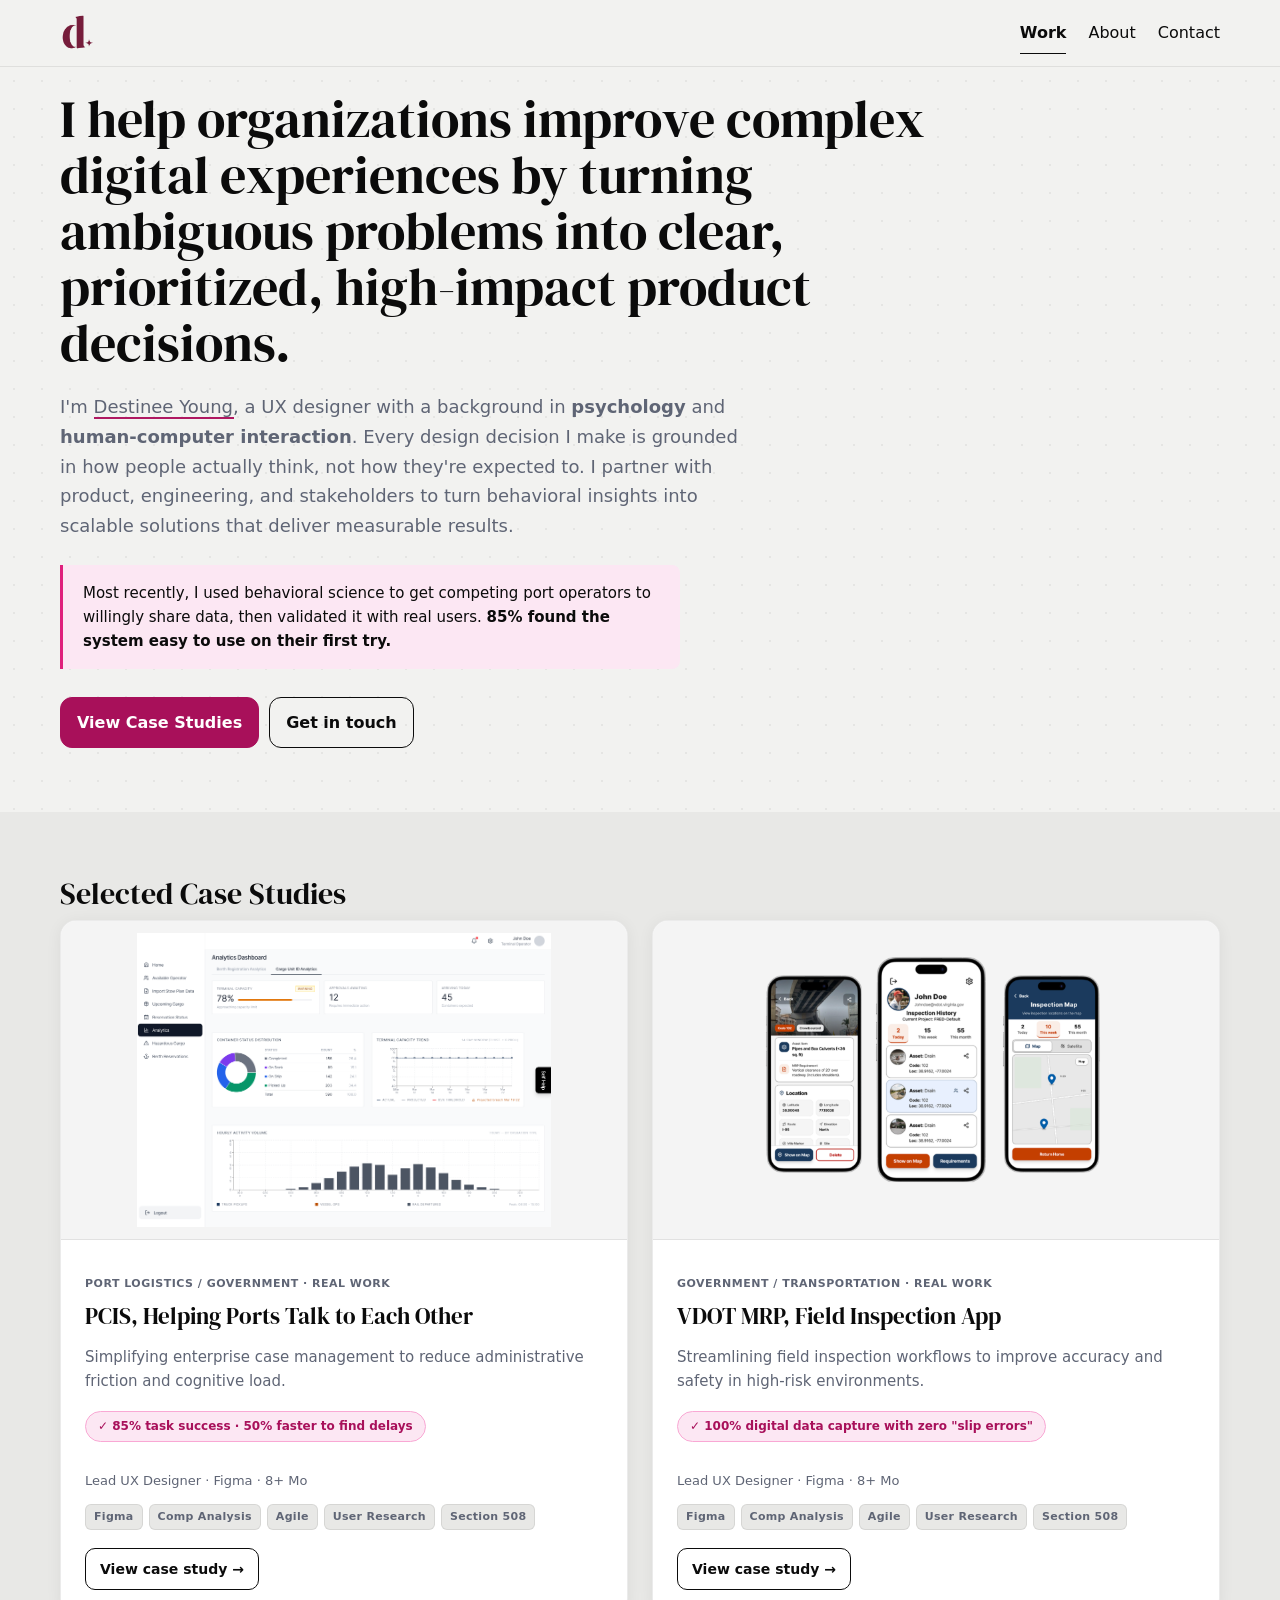
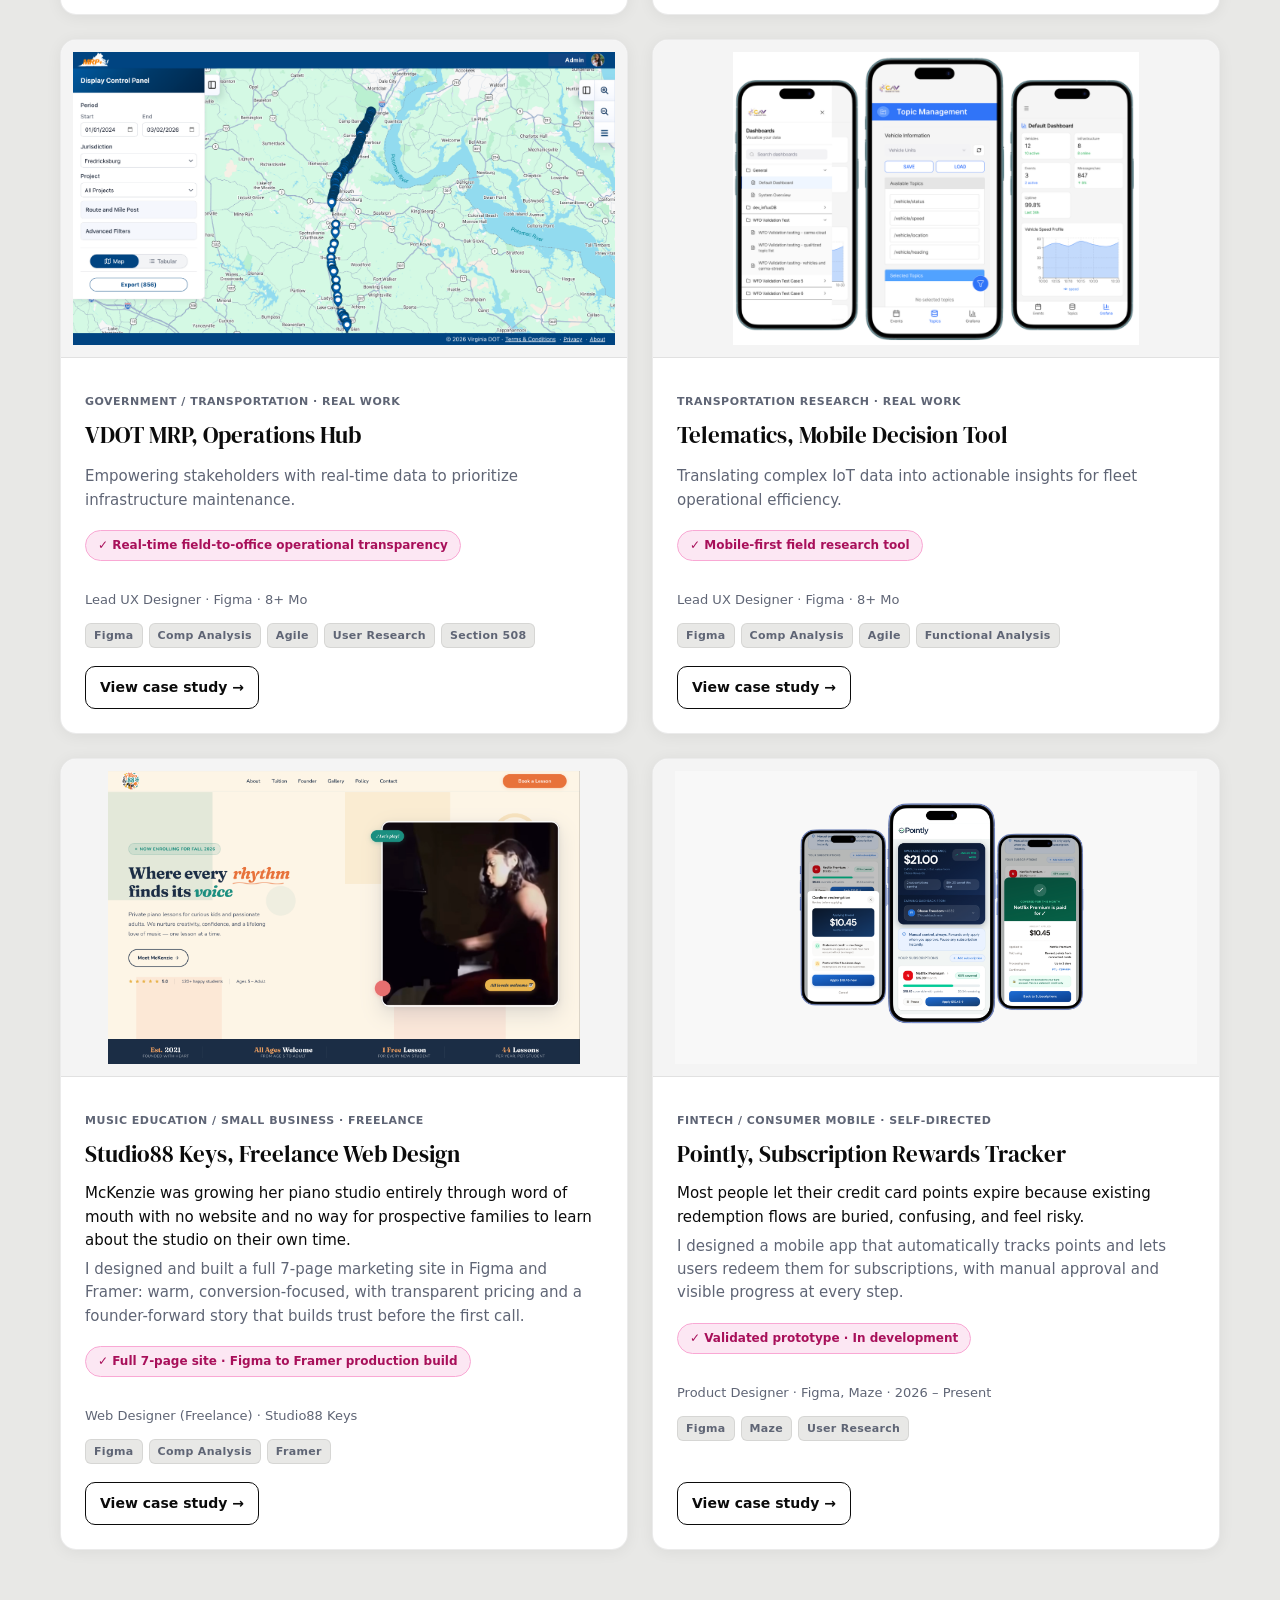
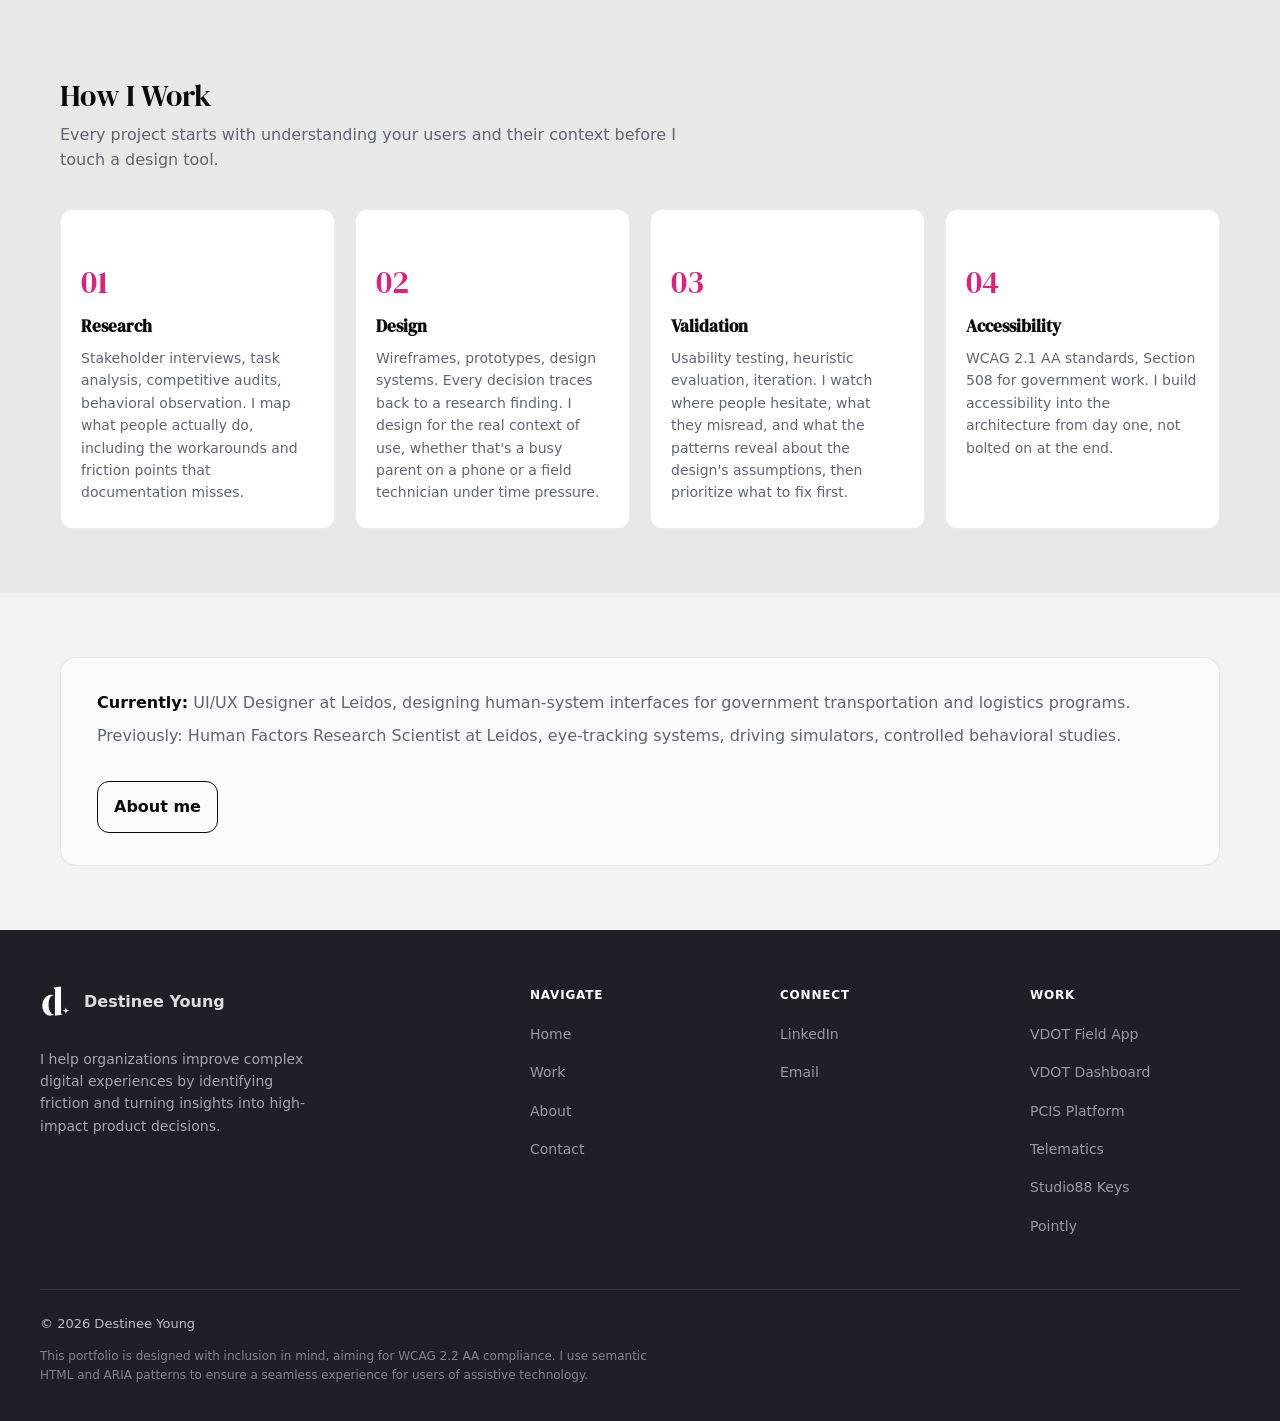
==== commit fe191213: "Updated for index" ====
--- a/index.html
+++ b/index.html
@@ -260,7 +260,7 @@
         }
       }
 
-      /* Name animation — 508-compliant: respects prefers-reduced-motion */
+      /* Name animation, 508-compliant: respects prefers-reduced-motion */
       .name-anim {
         position: relative;
         display: inline;
@@ -742,7 +742,7 @@
           transition: box-shadow 0.2s ease !important;
         }
       }
-      /* Cognitive load reduction — readability */
+      /* Cognitive load reduction, readability */
       .project-section p,
       .about-text p,
       .about-section p {
@@ -822,9 +822,9 @@
       <header class="section hero">
         <div class="container">
           <h1>
-            I help organizations improve complex digital experiences by
-            identifying where users get stuck and turning those insights into
-            prioritized, high-impact product decisions.
+            I help organizations improve complex digital experiences by turning
+            ambiguous problems into clear, prioritized, high-impact product
+            decisions.
           </h1>
           <p class="hero-subtext">
             I'm <span class="name-anim">Destinee Young</span>, a UX designer
@@ -1052,8 +1052,8 @@
                 </p>
                 <p class="work-solution">
                   I designed a mobile app that automatically tracks points and
-                  lets users redeem them for subscriptions — with manual
-                  approval and visible progress at every step.
+                  lets users redeem them for subscriptions, with manual approval
+                  and visible progress at every step.
                 </p>
                 <div class="outcome-badge">
                   ✓ Validated prototype · In development
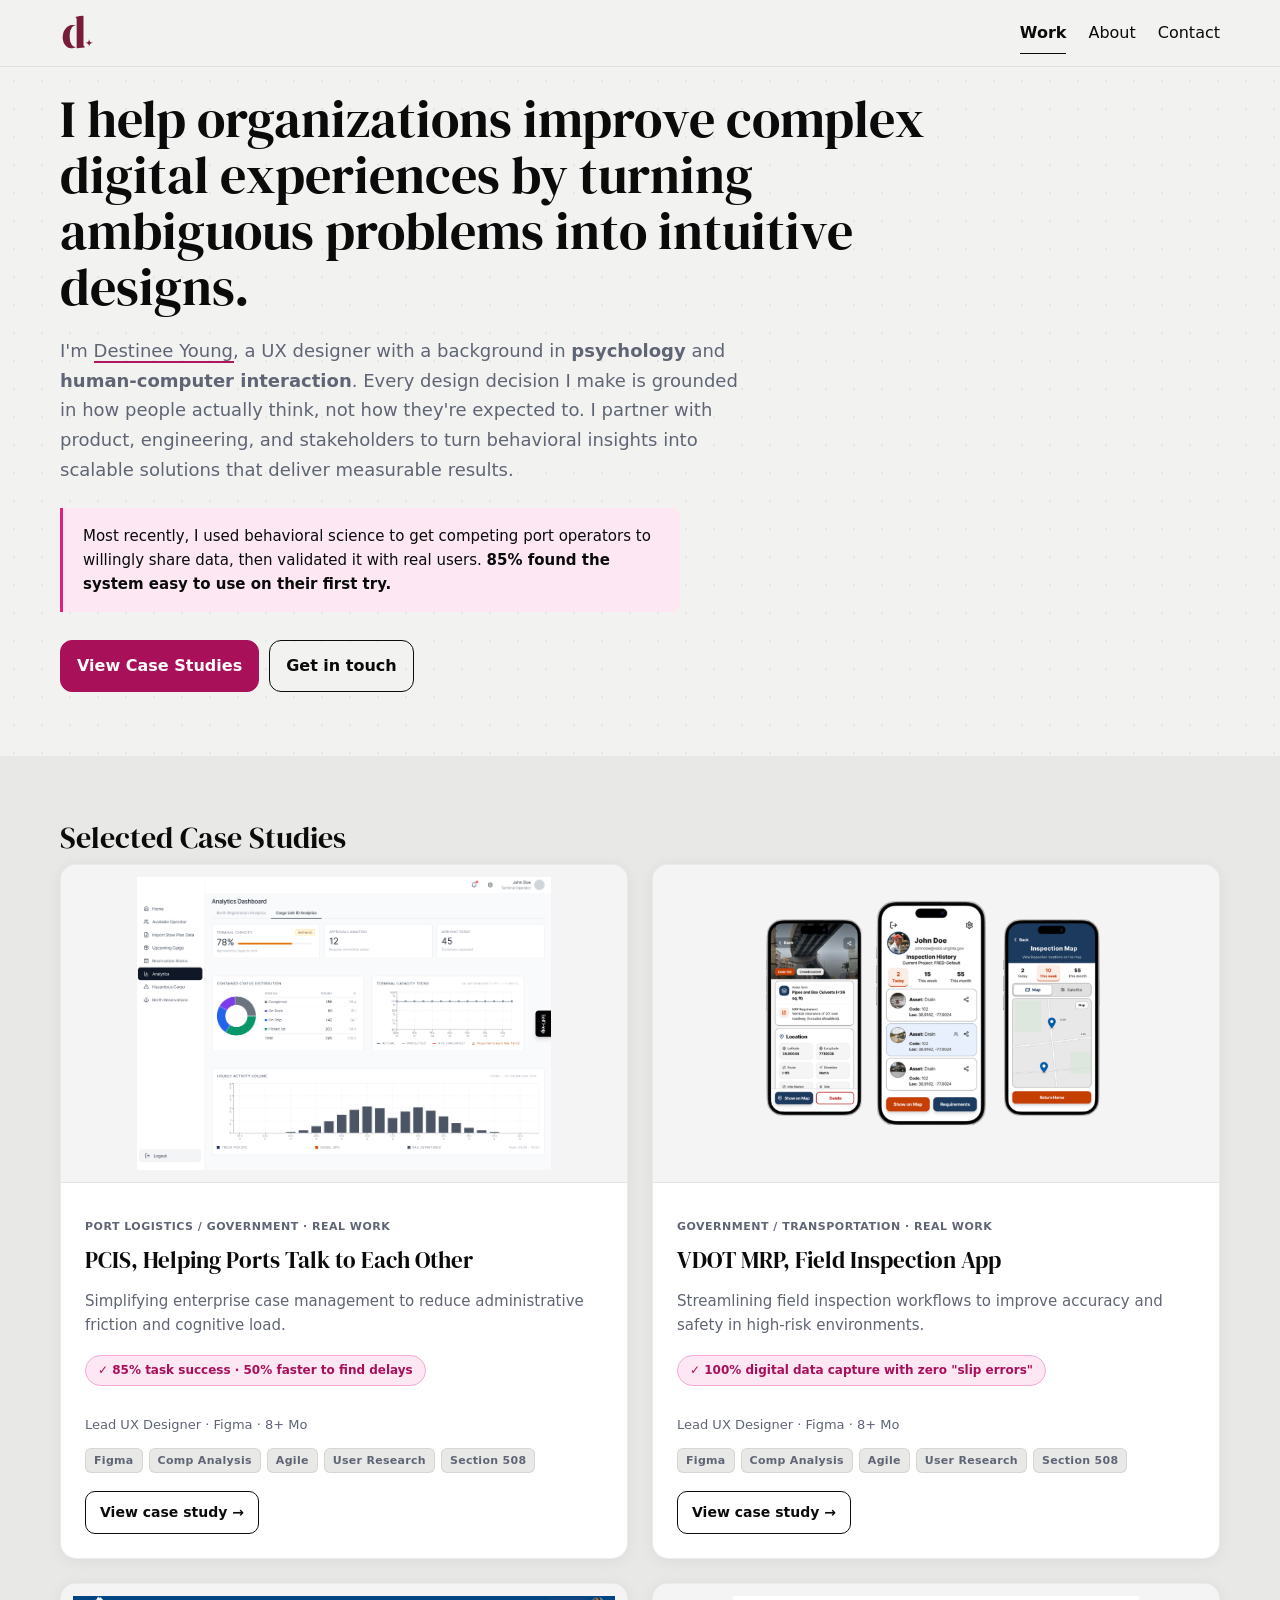
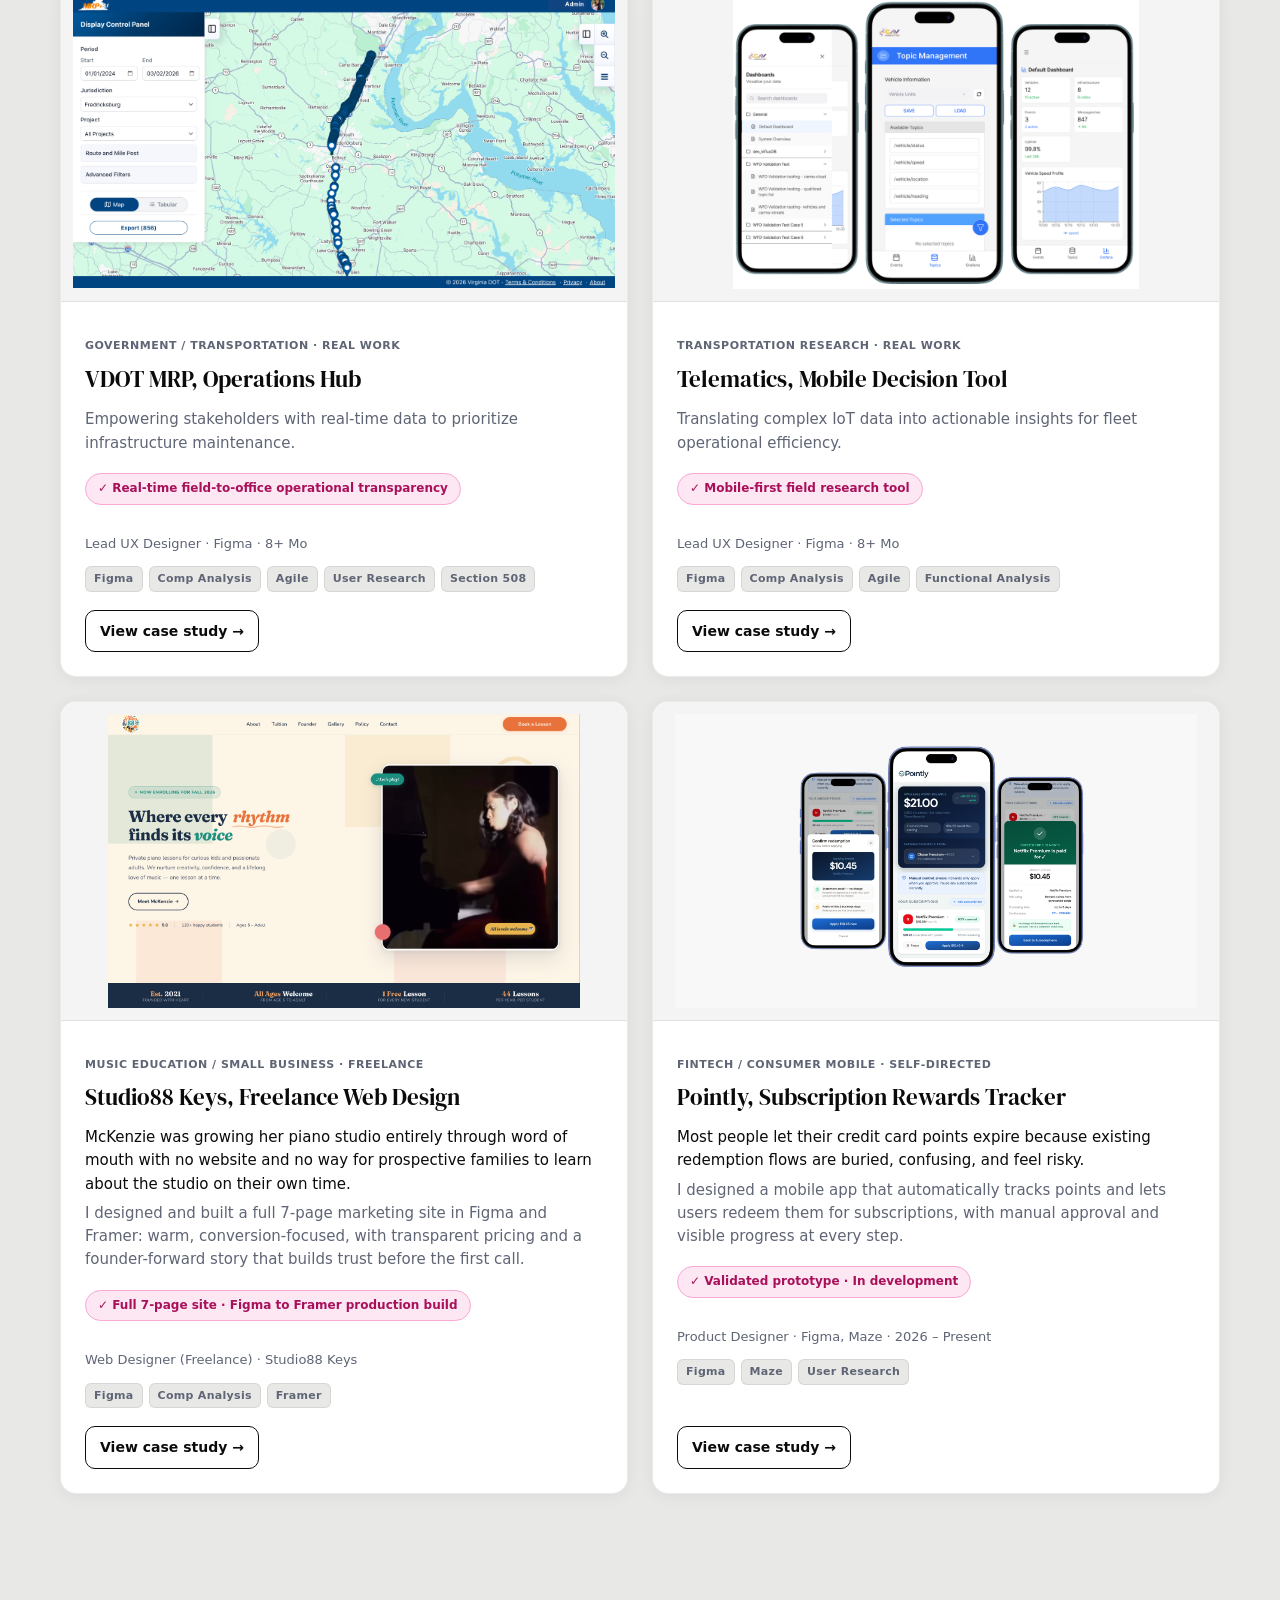
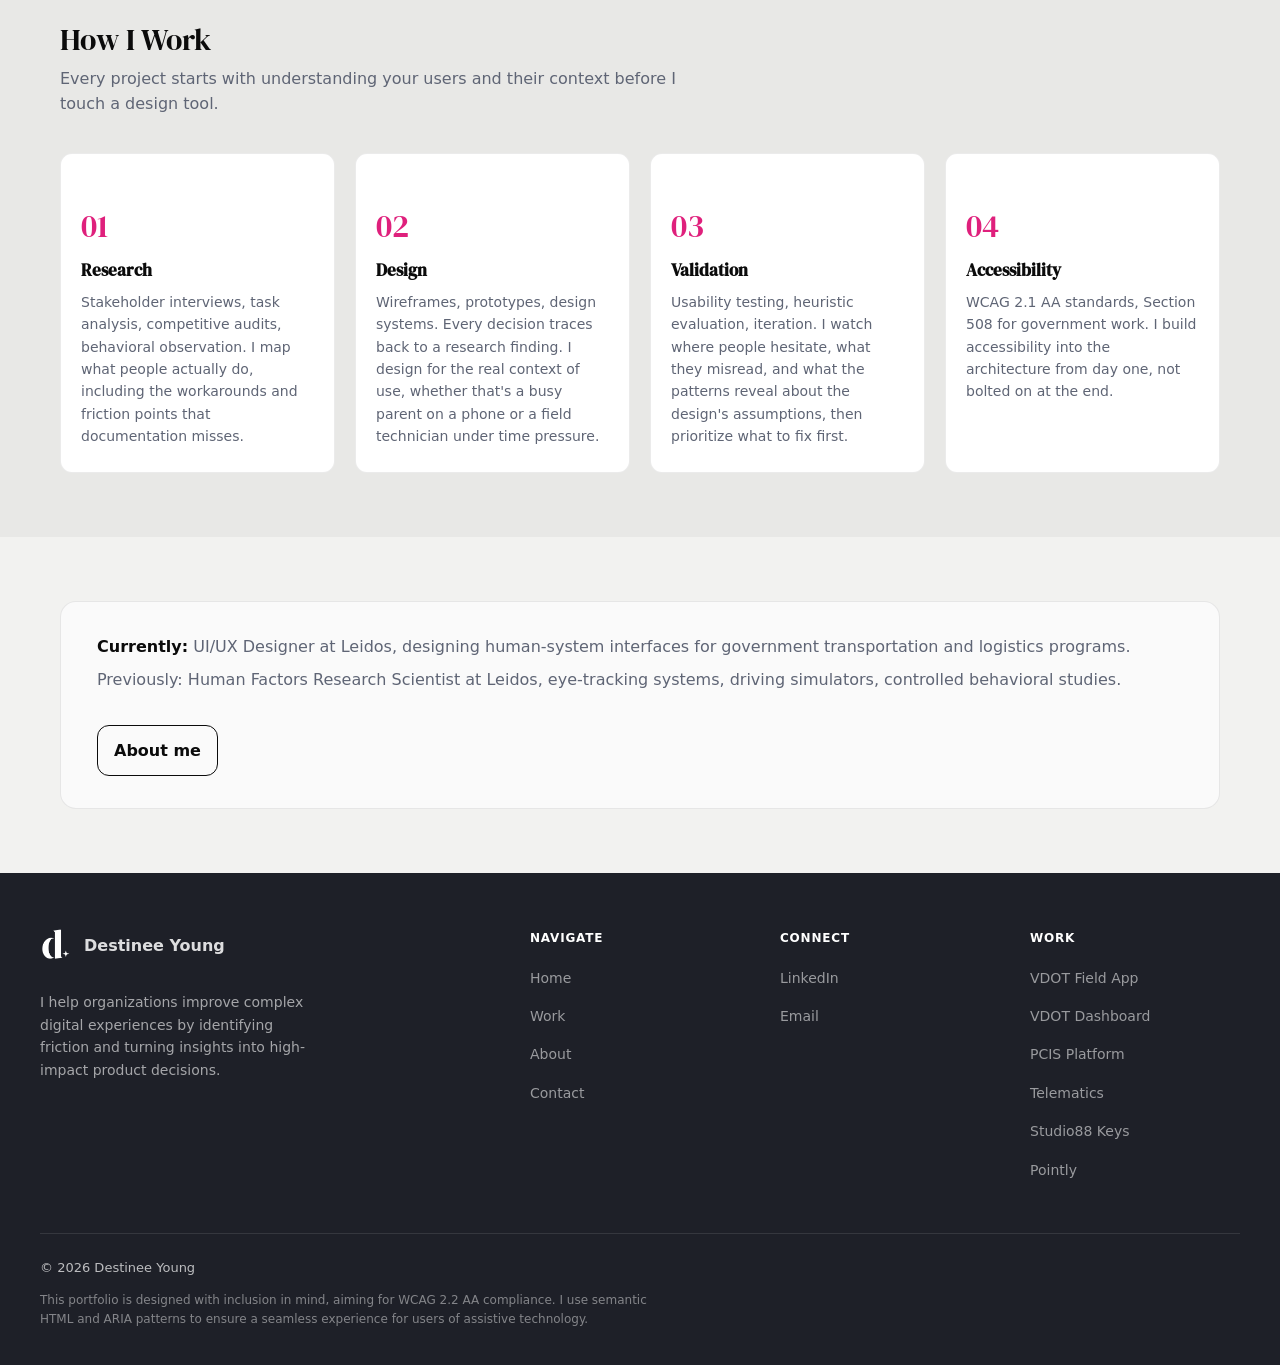
==== commit 2cff06ea: "Updated for index" ====
--- a/index.html
+++ b/index.html
@@ -823,8 +823,7 @@
         <div class="container">
           <h1>
             I help organizations improve complex digital experiences by turning
-            ambiguous problems into clear, prioritized, high-impact product
-            decisions.
+            ambiguous problems into intuitive designs.
           </h1>
           <p class="hero-subtext">
             I'm <span class="name-anim">Destinee Young</span>, a UX designer
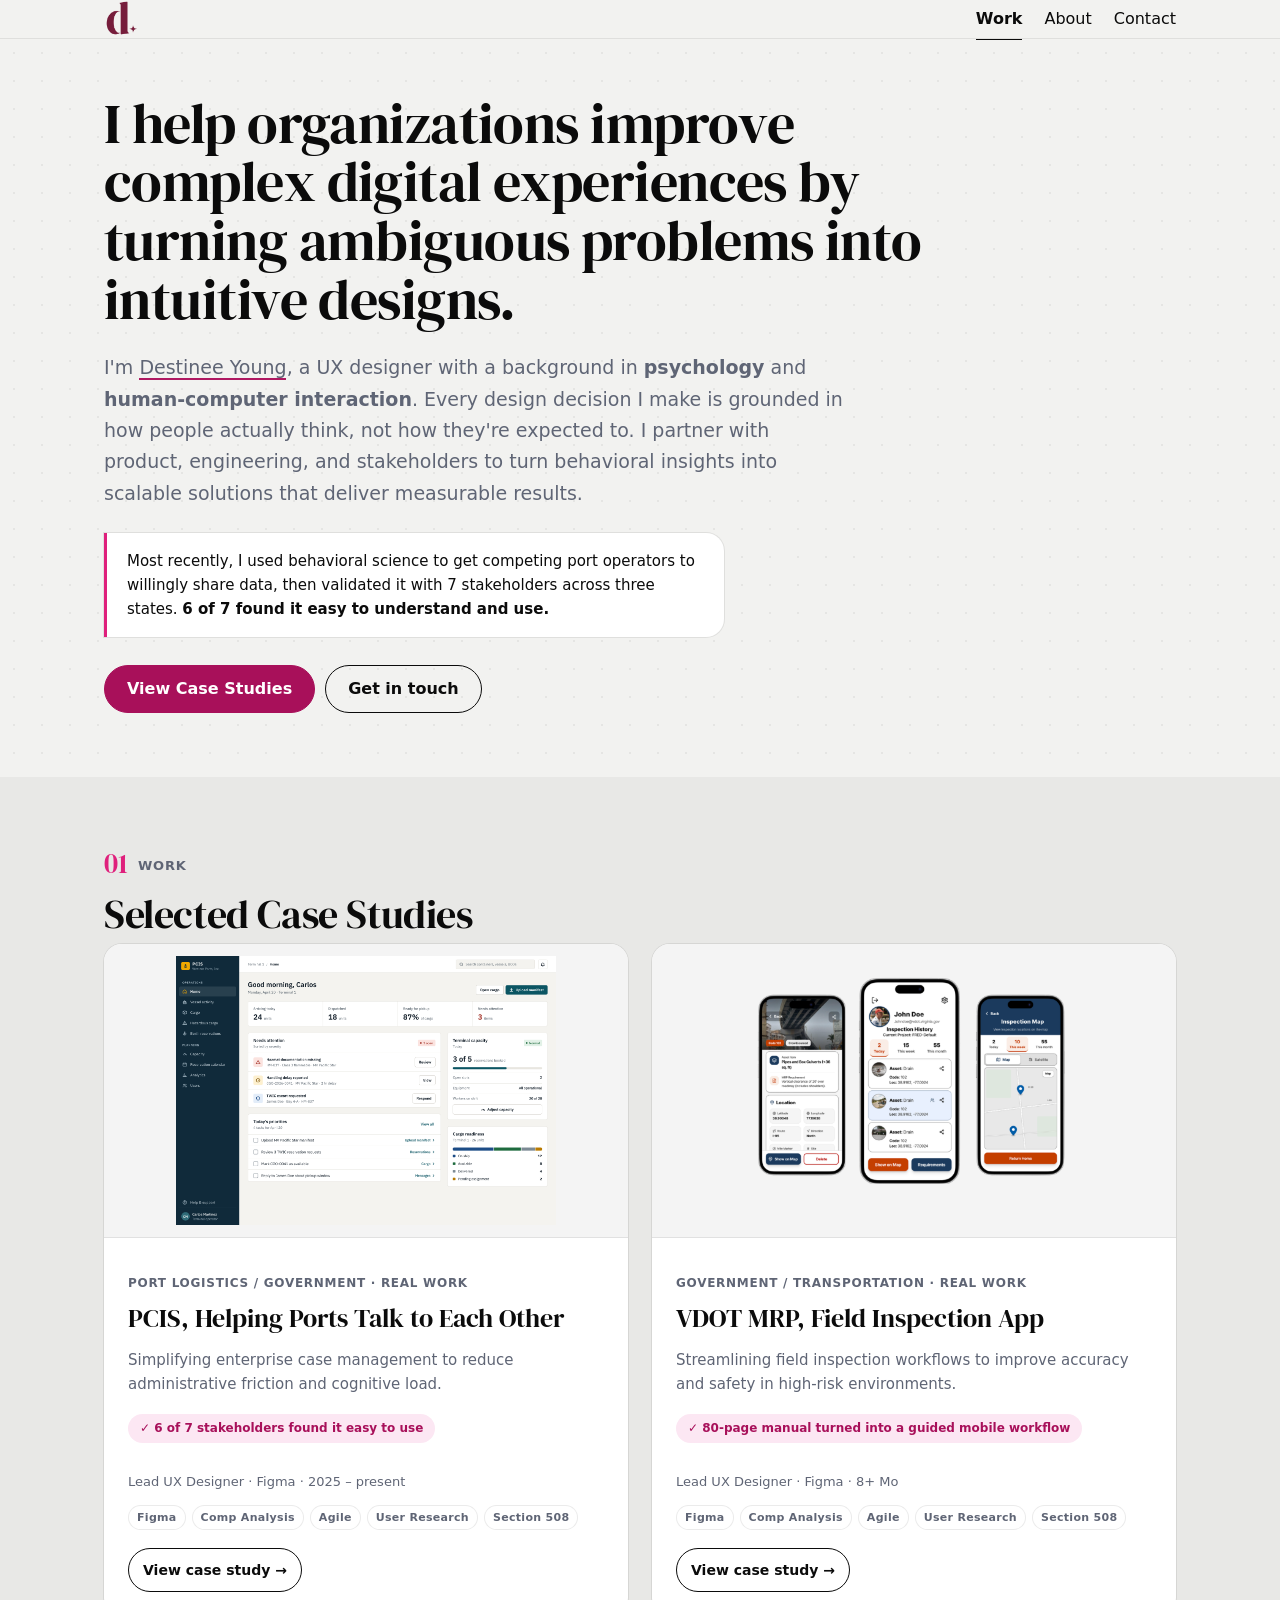
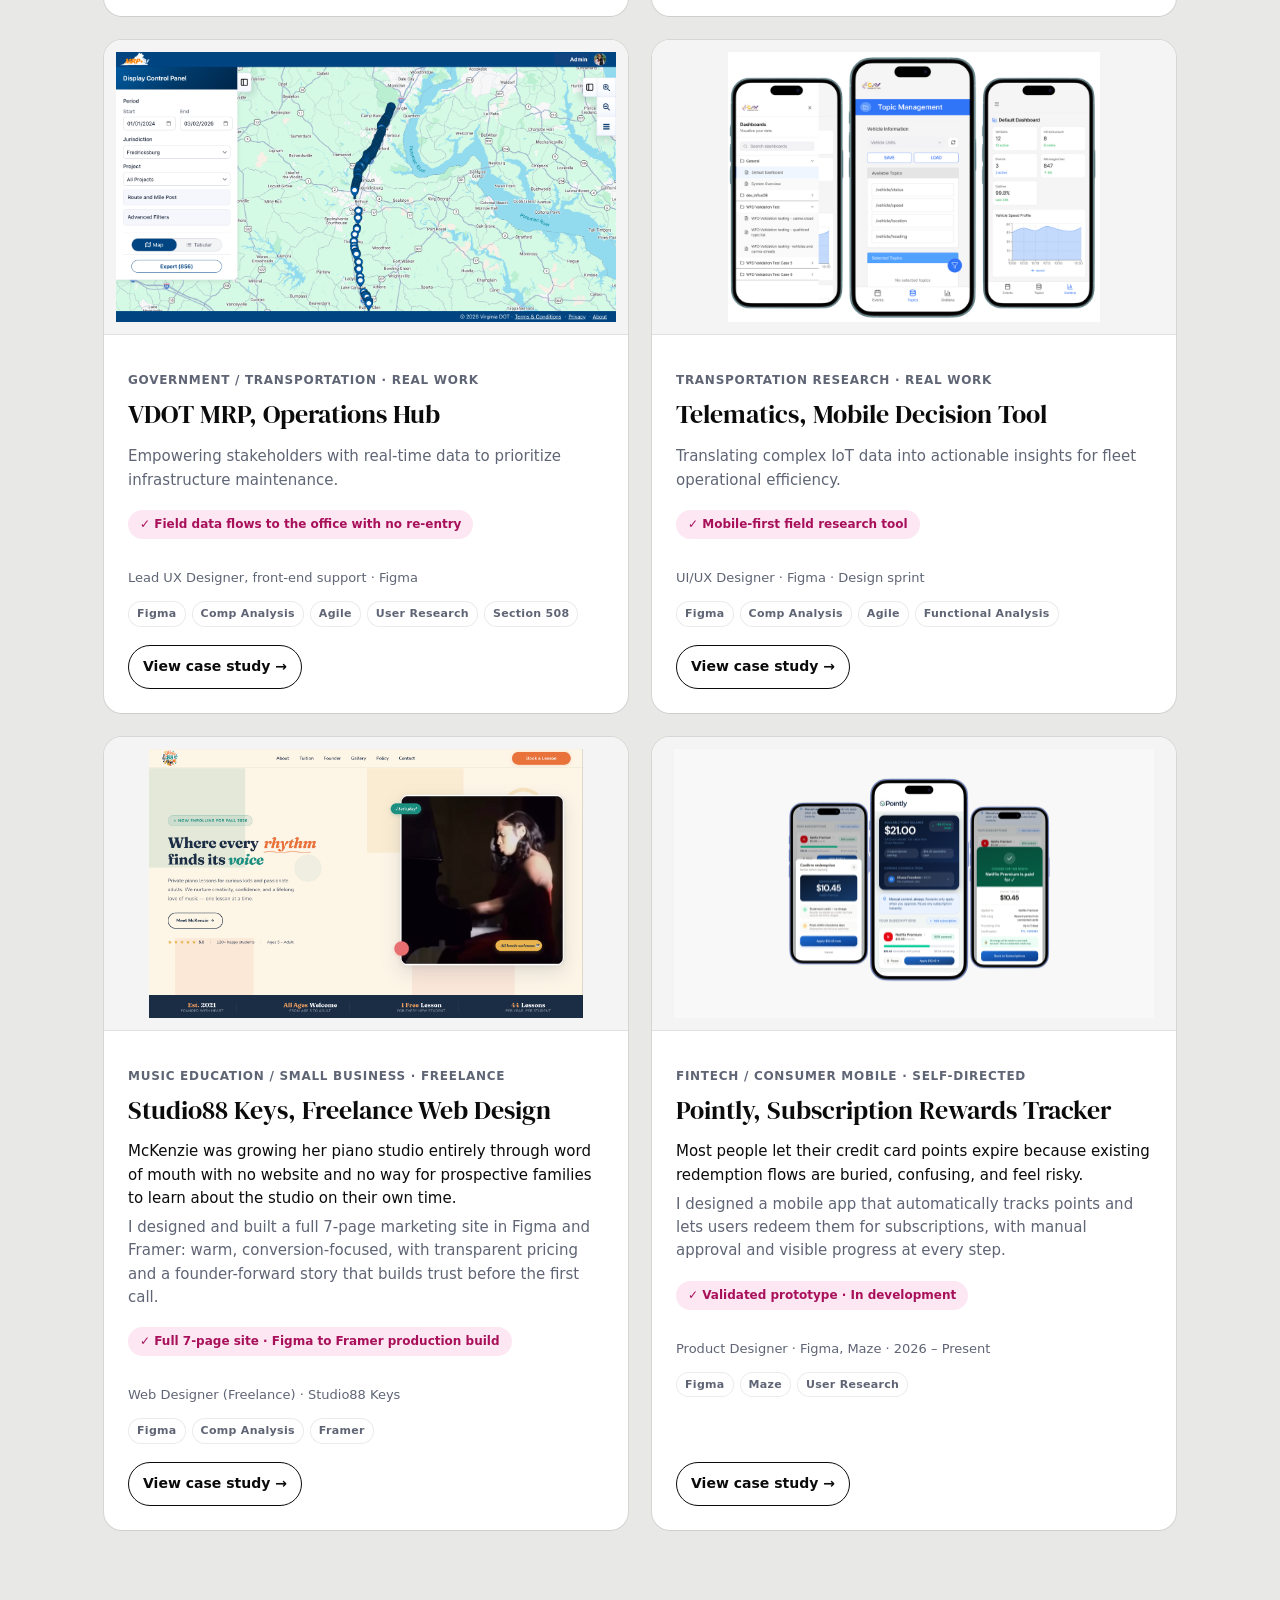
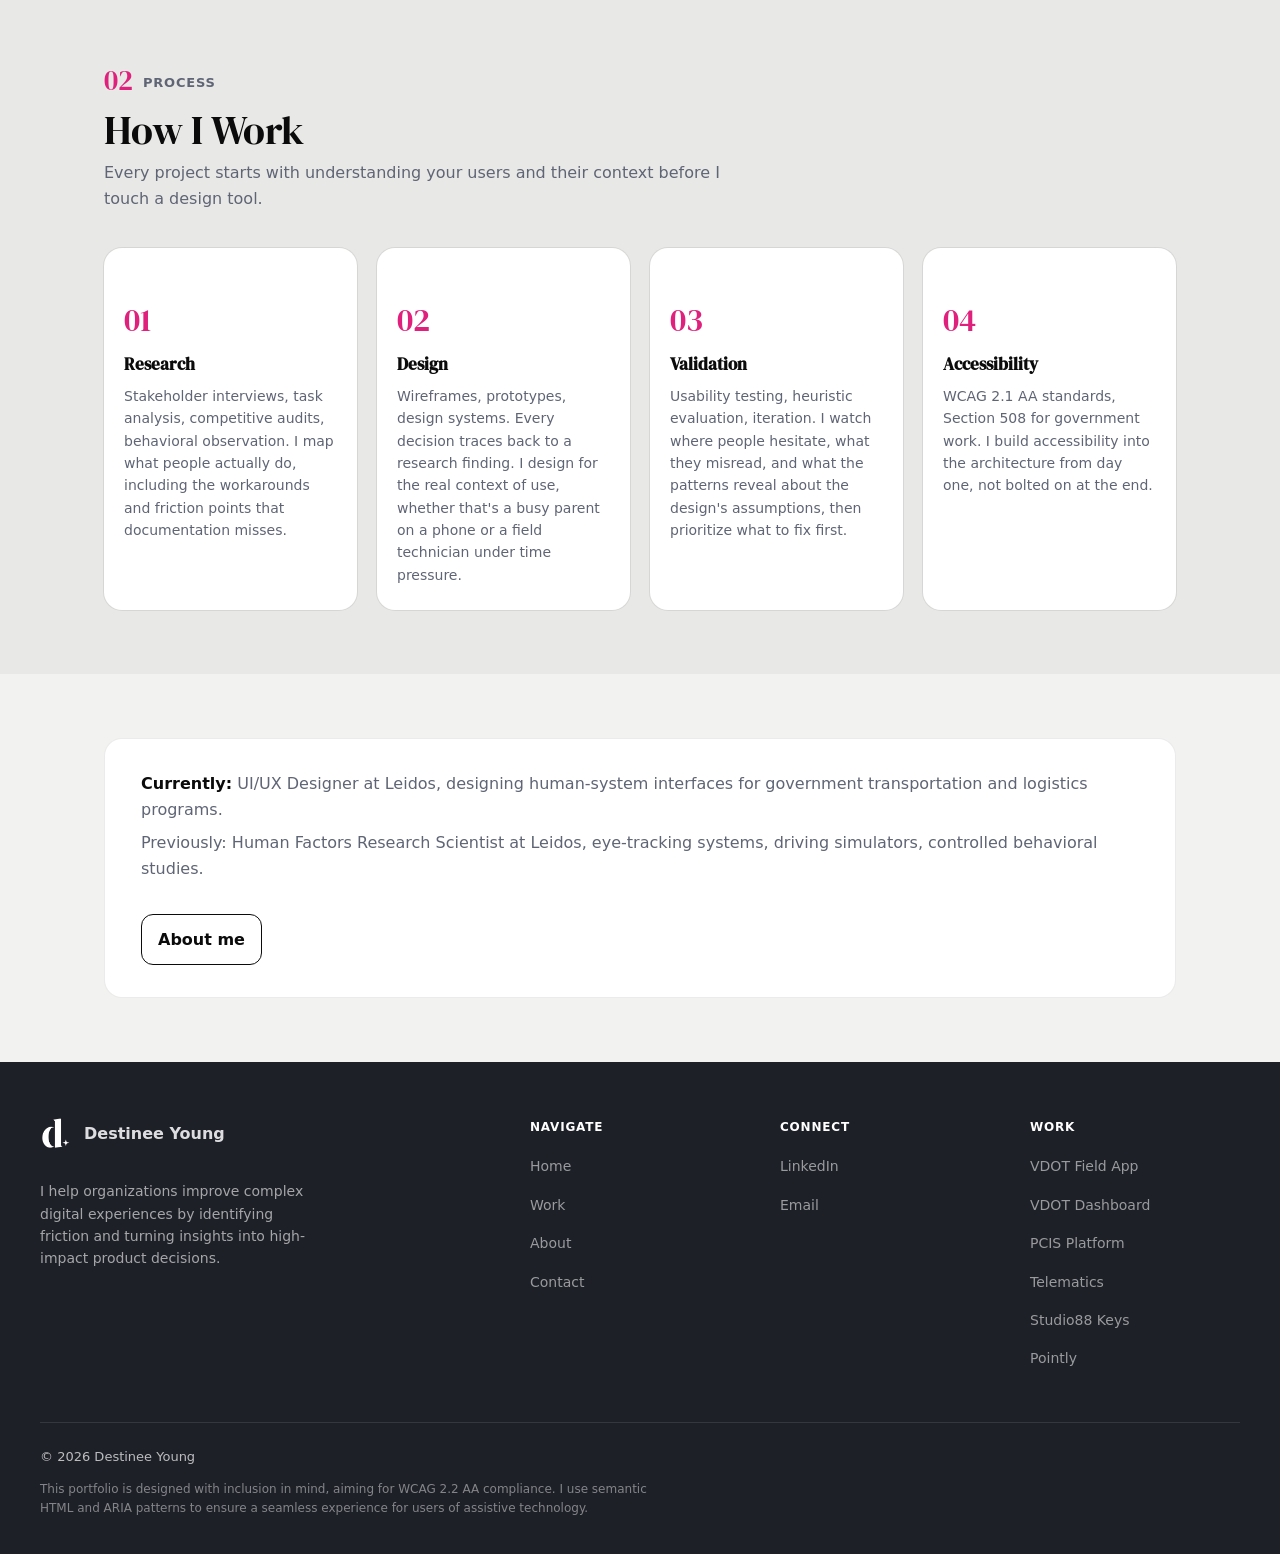
==== commit 244245f9: "Consistent case-study layout, PCIS concept, VDOT V2 screens" ====
--- a/index.html
+++ b/index.html
@@ -787,6 +787,29 @@
         outline: 2px solid #fff;
         outline-offset: 2px;
       }
+    </style>
+
+    <style>
+      /* Match case-study system (PCIS / VDOT pages) */
+      :root{--container:1120px}
+      .container{padding:0 24px}
+      .hero{padding-top:56px}
+      .hero h1{font-size:clamp(34px,5vw,56px);line-height:1.05;letter-spacing:-.01em}
+      .hero-subtext{font-size:19px;line-height:1.65;color:var(--muted);max-width:62ch}
+      .hero-dna{background:#fff;border:0;border-left:3px solid var(--pink);border-radius:0 18px 18px 0;box-shadow:0 0 0 1px rgba(0,0,0,.08)}
+      .hero-cta .btn{border-radius:999px;min-height:48px;padding:0 22px;display:inline-flex;align-items:center}
+      .home-label{display:block;font-size:13px;font-weight:700;letter-spacing:.06em;text-transform:uppercase;color:var(--muted);margin-bottom:6px}
+      .home-label b{font-family:"DM Serif Display",Georgia,serif;font-weight:400;font-size:28px;color:var(--pink);letter-spacing:0;margin-right:10px;vertical-align:-3px}
+      #projects h2,#approach h2{font-size:clamp(28px,3.4vw,40px);line-height:1.1;letter-spacing:-.01em}
+      .work-card{border-radius:18px!important;border:0!important;box-shadow:0 1px 0 rgba(0,0,0,.04),0 0 0 1px rgba(0,0,0,.08)!important;overflow:hidden}
+      .work-card:hover{box-shadow:0 8px 28px rgba(0,0,0,.08),0 0 0 1px rgba(0,0,0,.08)!important}
+      .work-title{font-family:"DM Serif Display",Georgia,serif!important;font-weight:400!important;font-size:26px!important;line-height:1.15!important}
+      .work-label{font-size:12px!important;font-weight:700!important;letter-spacing:.06em!important;color:var(--muted)!important}
+      .outcome-badge{border-radius:999px!important;font-weight:700!important;font-size:12px!important;background:var(--pink-light)!important;color:var(--pink-dark)!important;border:0!important}
+      .tool-tag{border-radius:999px!important;background:#fff!important;border:1px solid rgba(0,0,0,.08)!important;font-weight:600!important}
+      .work-link{border-radius:999px!important;min-height:44px;display:inline-flex!important;align-items:center}
+      .approach-item{border-radius:18px!important;border:0!important;box-shadow:0 0 0 1px rgba(0,0,0,.08)}
+      .exp-strip{border-radius:18px!important;background:#fff!important}
     </style>
   </head>
   <body>
@@ -836,10 +859,9 @@
           </p>
           <div class="hero-dna">
             Most recently, I used behavioral science to get competing port
-            operators to willingly share data, then validated it with real
-            users.
+            operators to willingly share data, then validated it with 7 stakeholders across three states.
             <strong
-              >85% found the system easy to use on their first try.</strong
+              >6 of 7 found it easy to understand and use.</strong
             >
           </div>
           <div class="hero-cta">
@@ -852,6 +874,7 @@
       <!-- Work -->
       <section id="projects" class="section" aria-label="Selected Case Studies">
         <div class="container">
+          <span class="home-label"><b>01</b>Work</span>
           <h2 id="case-studies-heading" tabindex="-1">Selected Case Studies</h2>
 
           <div class="work-grid">
@@ -859,8 +882,8 @@
             <article class="work-card">
               <div class="work-img">
                 <img
-                  src="imgs/pcis-dashboard.png"
-                  alt="PCIS platform: card-based shipment management dashboard for port logistics operators"
+                  src="imgs/pcis-concept-home.png"
+                  alt="PCIS terminal operator home, concept redesign with a summary strip and needs-attention list"
                 />
               </div>
               <div class="work-body">
@@ -875,9 +898,9 @@
                   administrative friction and cognitive load.
                 </p>
                 <div class="outcome-badge">
-                  ✓ 85% task success · 50% faster to find delays
+                  ✓ 6 of 7 stakeholders found it easy to use
                 </div>
-                <p class="work-meta">Lead UX Designer · Figma · 8+ Mo</p>
+                <p class="work-meta">Lead UX Designer · Figma · 2025 – present</p>
                 <div class="work-tools">
                   <span class="tool-tag">Figma</span>
                   <span class="tool-tag">Comp Analysis</span>
@@ -909,7 +932,7 @@
                   and safety in high-risk environments.
                 </p>
                 <div class="outcome-badge">
-                  ✓ 100% digital data capture with zero "slip errors"
+                  ✓ 80-page manual turned into a guided mobile workflow
                 </div>
                 <p class="work-meta">Lead UX Designer · Figma · 8+ Mo</p>
                 <div class="work-tools">
@@ -943,9 +966,9 @@
                   infrastructure maintenance.
                 </p>
                 <div class="outcome-badge">
-                  ✓ Real-time field-to-office operational transparency
+                  ✓ Field data flows to the office with no re-entry
                 </div>
-                <p class="work-meta">Lead UX Designer · Figma · 8+ Mo</p>
+                <p class="work-meta">Lead UX Designer, front-end support · Figma</p>
                 <div class="work-tools">
                   <span class="tool-tag">Figma</span>
                   <span class="tool-tag">Comp Analysis</span>
@@ -977,7 +1000,7 @@
                 <div class="outcome-badge">
                   ✓ Mobile-first field research tool
                 </div>
-                <p class="work-meta">Lead UX Designer · Figma · 8+ Mo</p>
+                <p class="work-meta">UI/UX Designer · Figma · Design sprint</p>
                 <div class="work-tools">
                   <span class="tool-tag">Figma</span>
                   <span class="tool-tag">Comp Analysis</span>
@@ -1075,6 +1098,7 @@
       <!-- How I Work -->
       <section id="approach" class="section" aria-label="How I Work">
         <div class="container">
+          <span class="home-label"><b>02</b>Process</span>
           <h2>How I Work</h2>
           <p class="section-lede">
             Every project starts with understanding your users and their context
